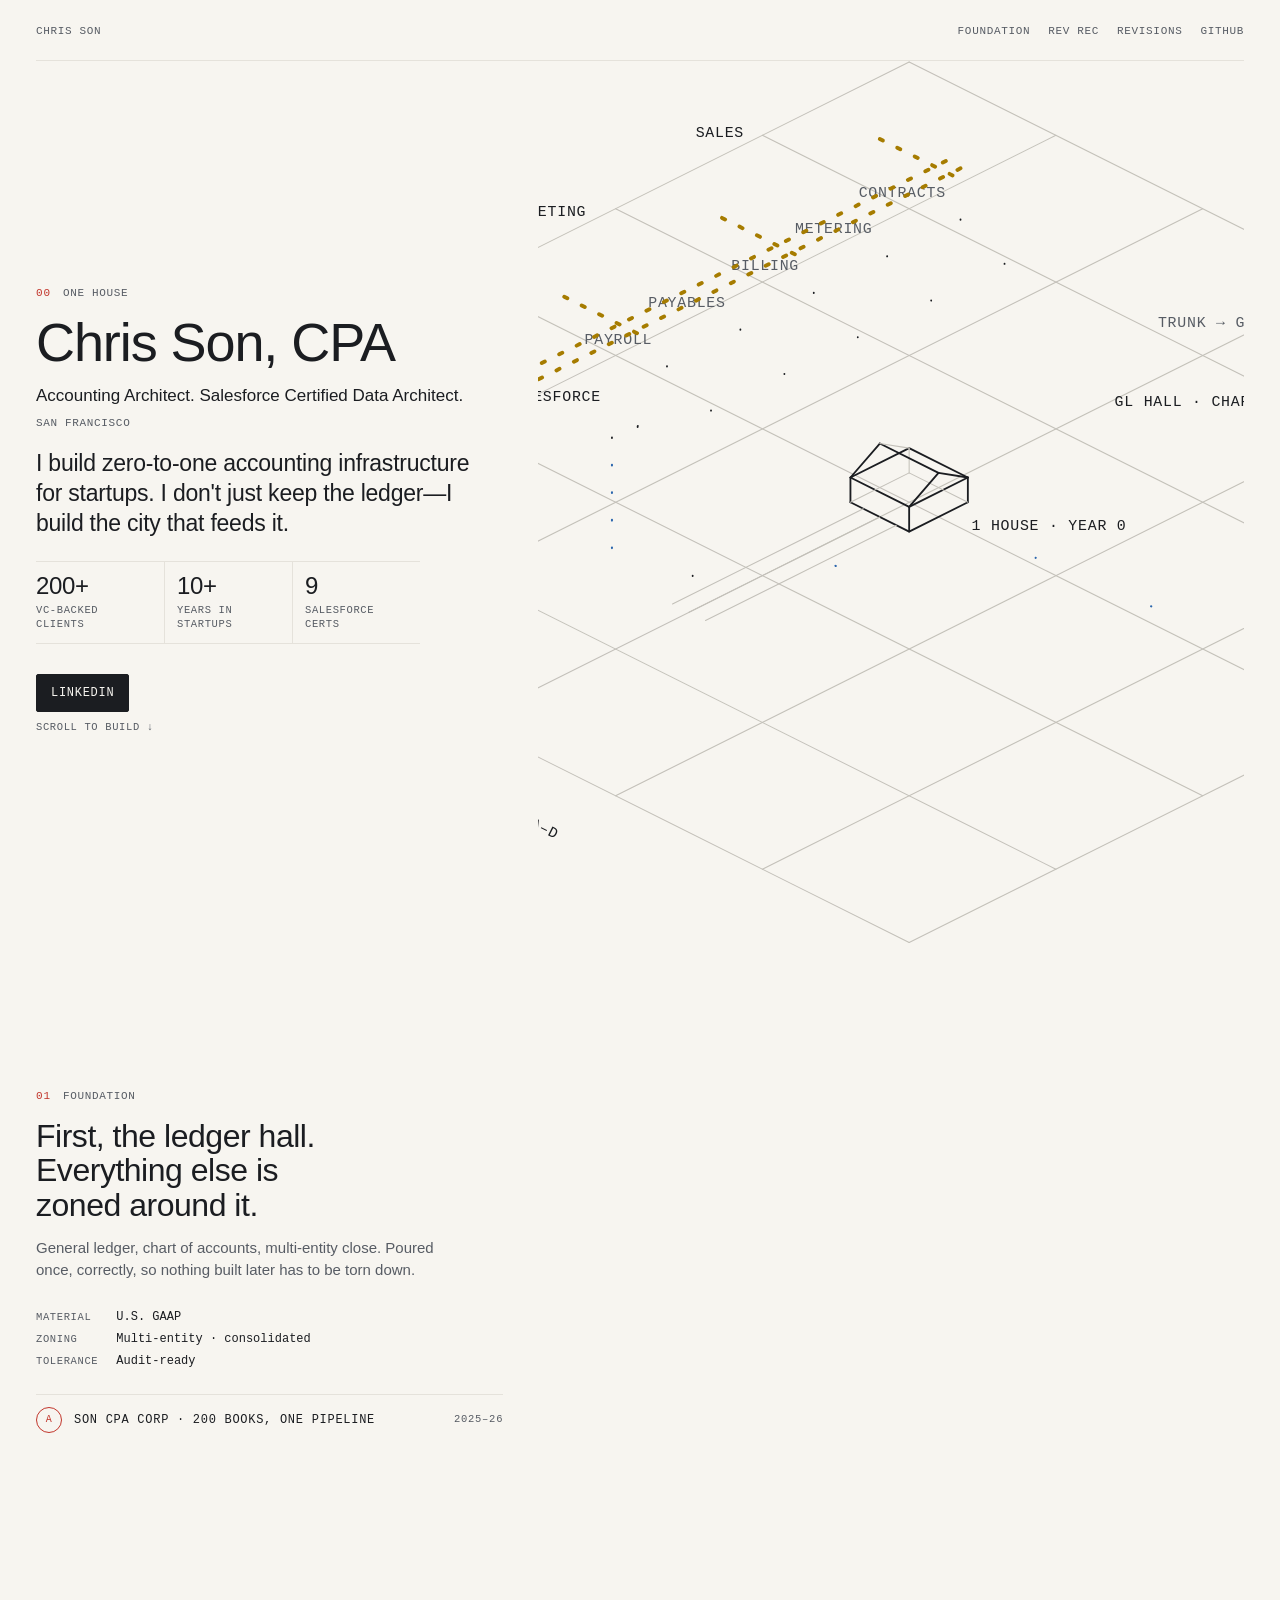
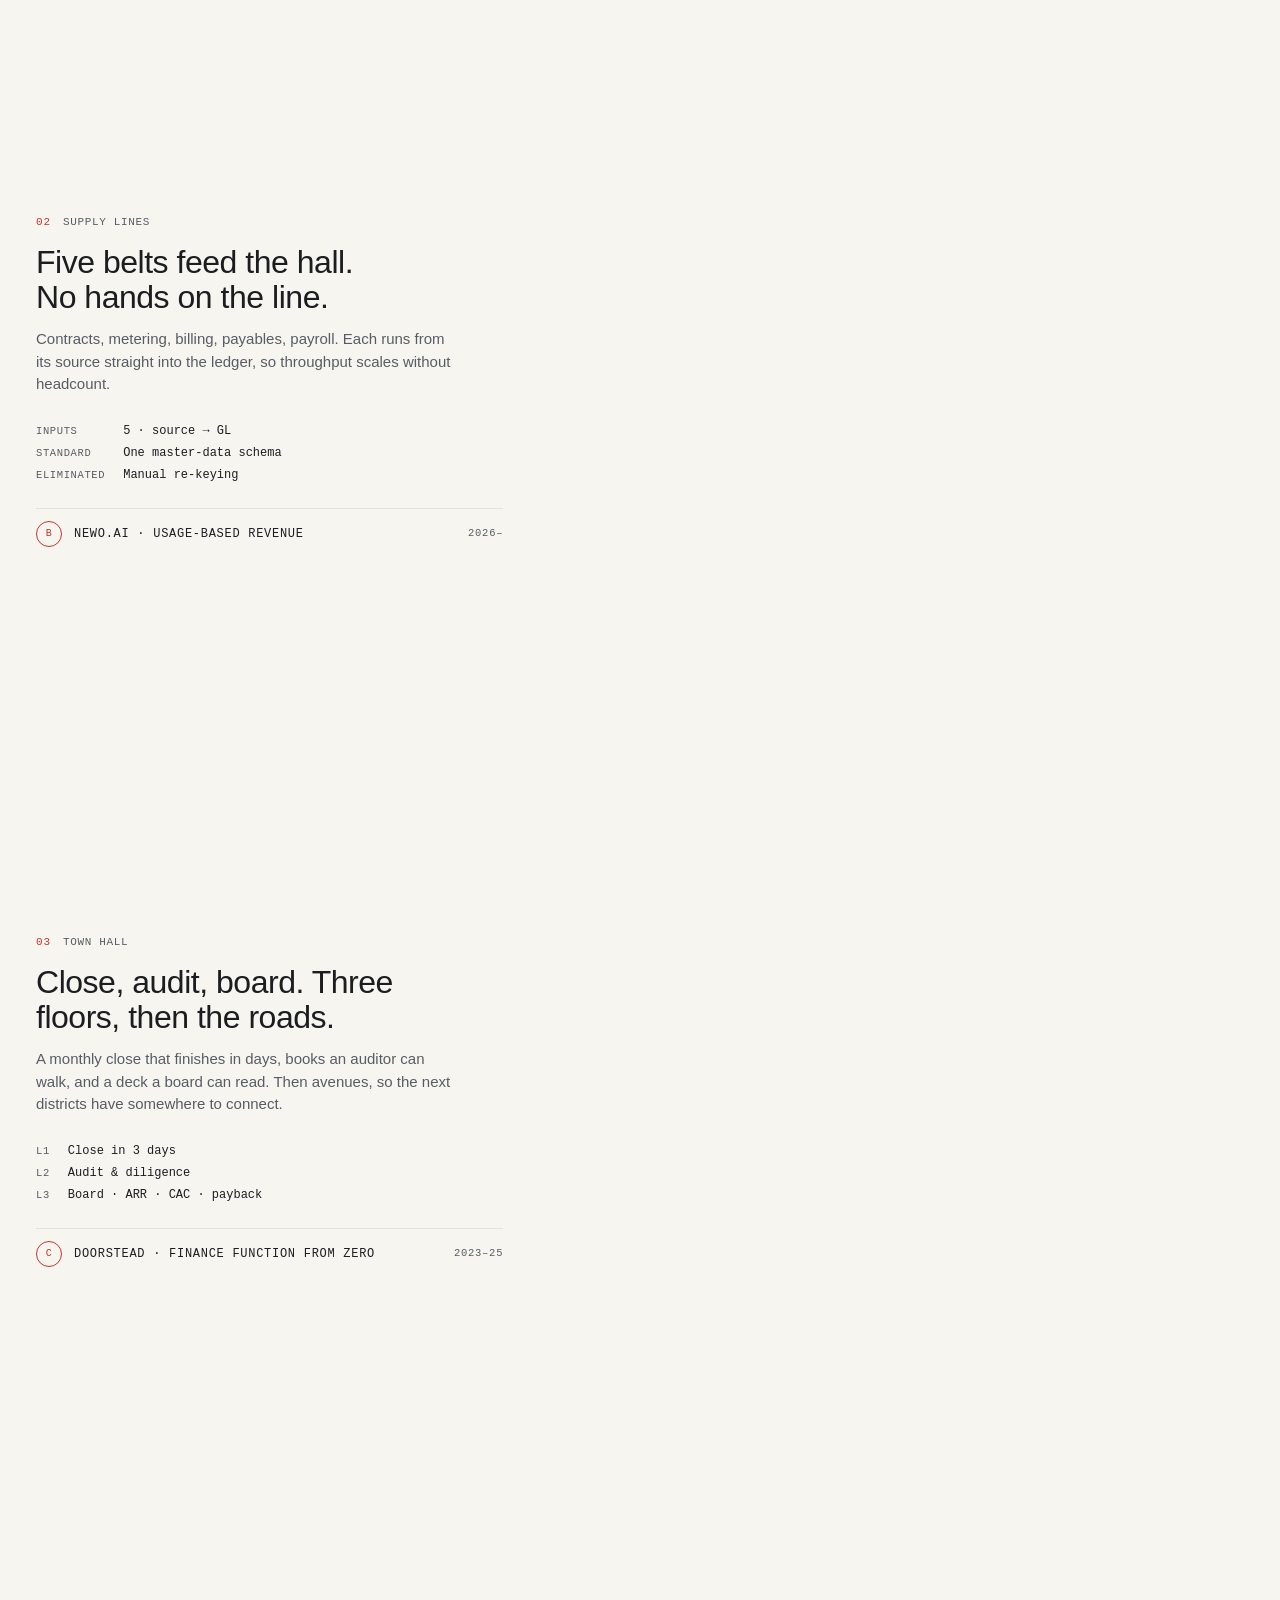
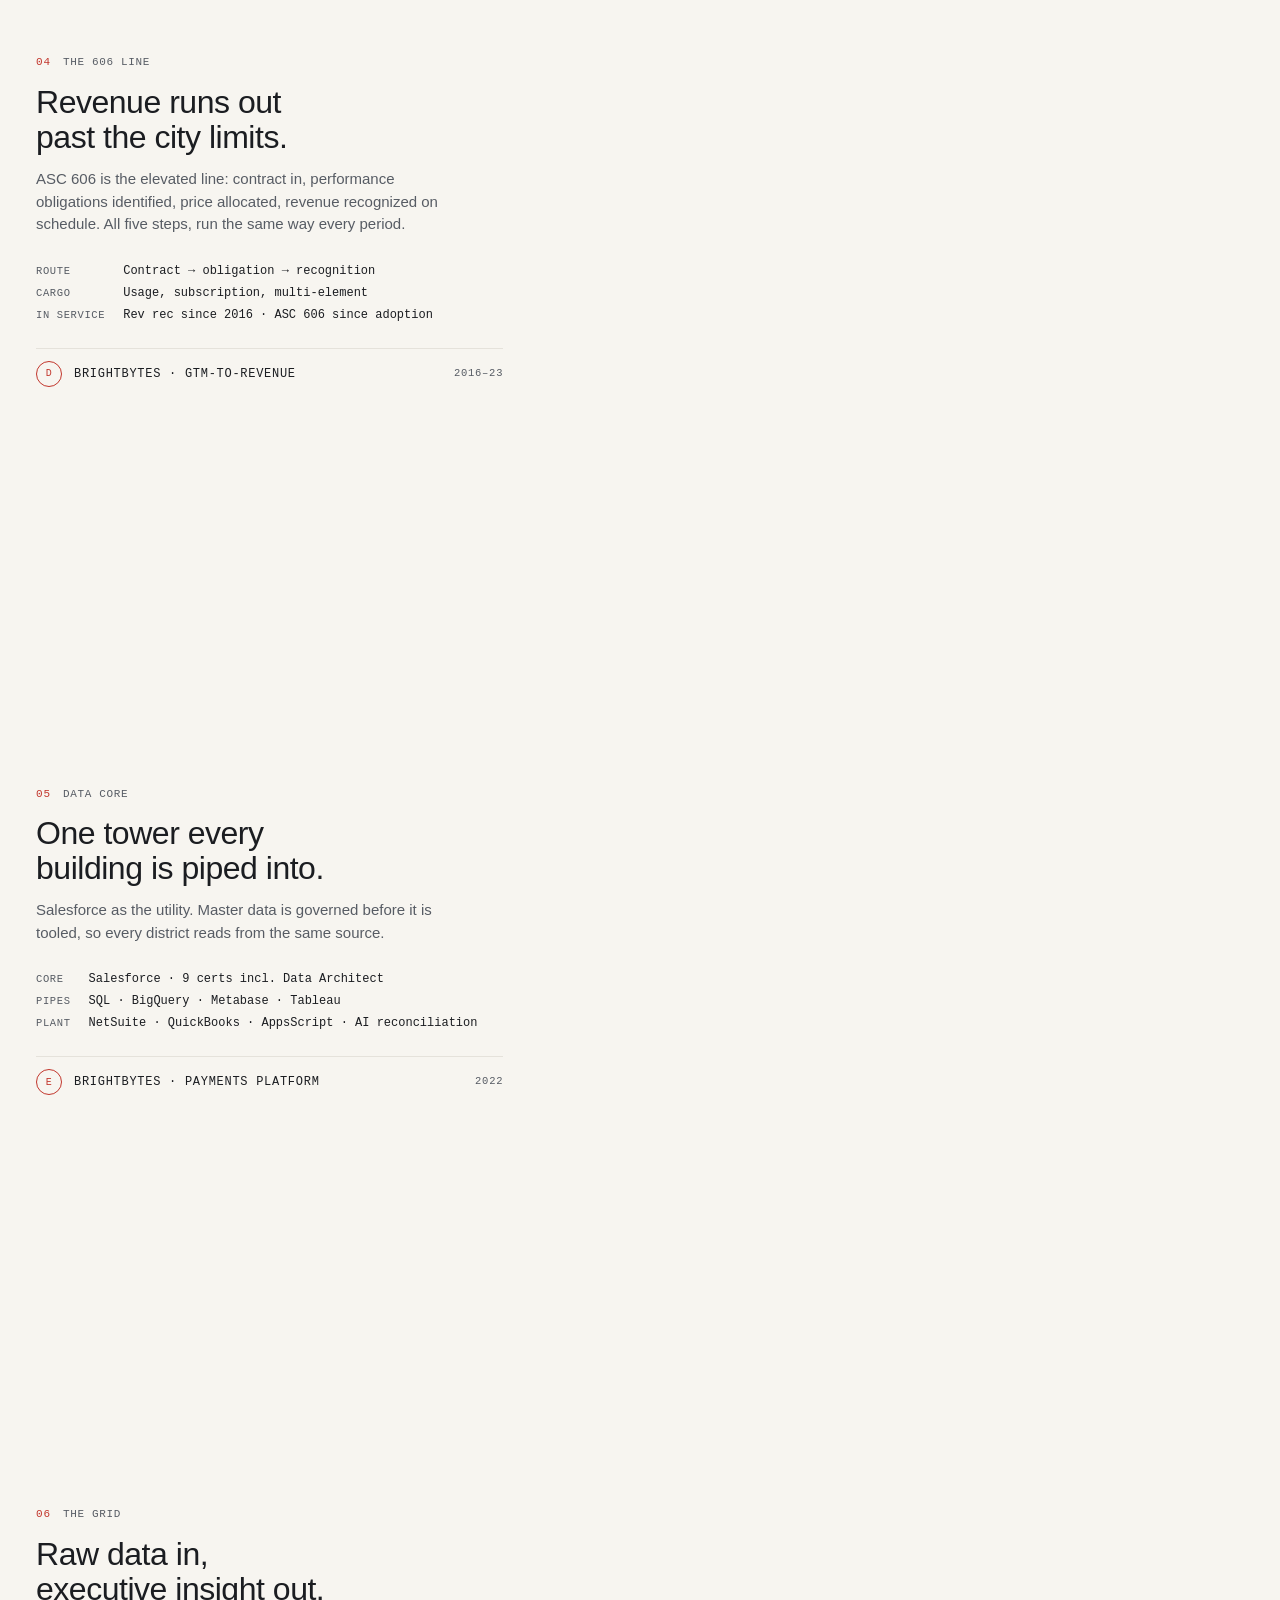
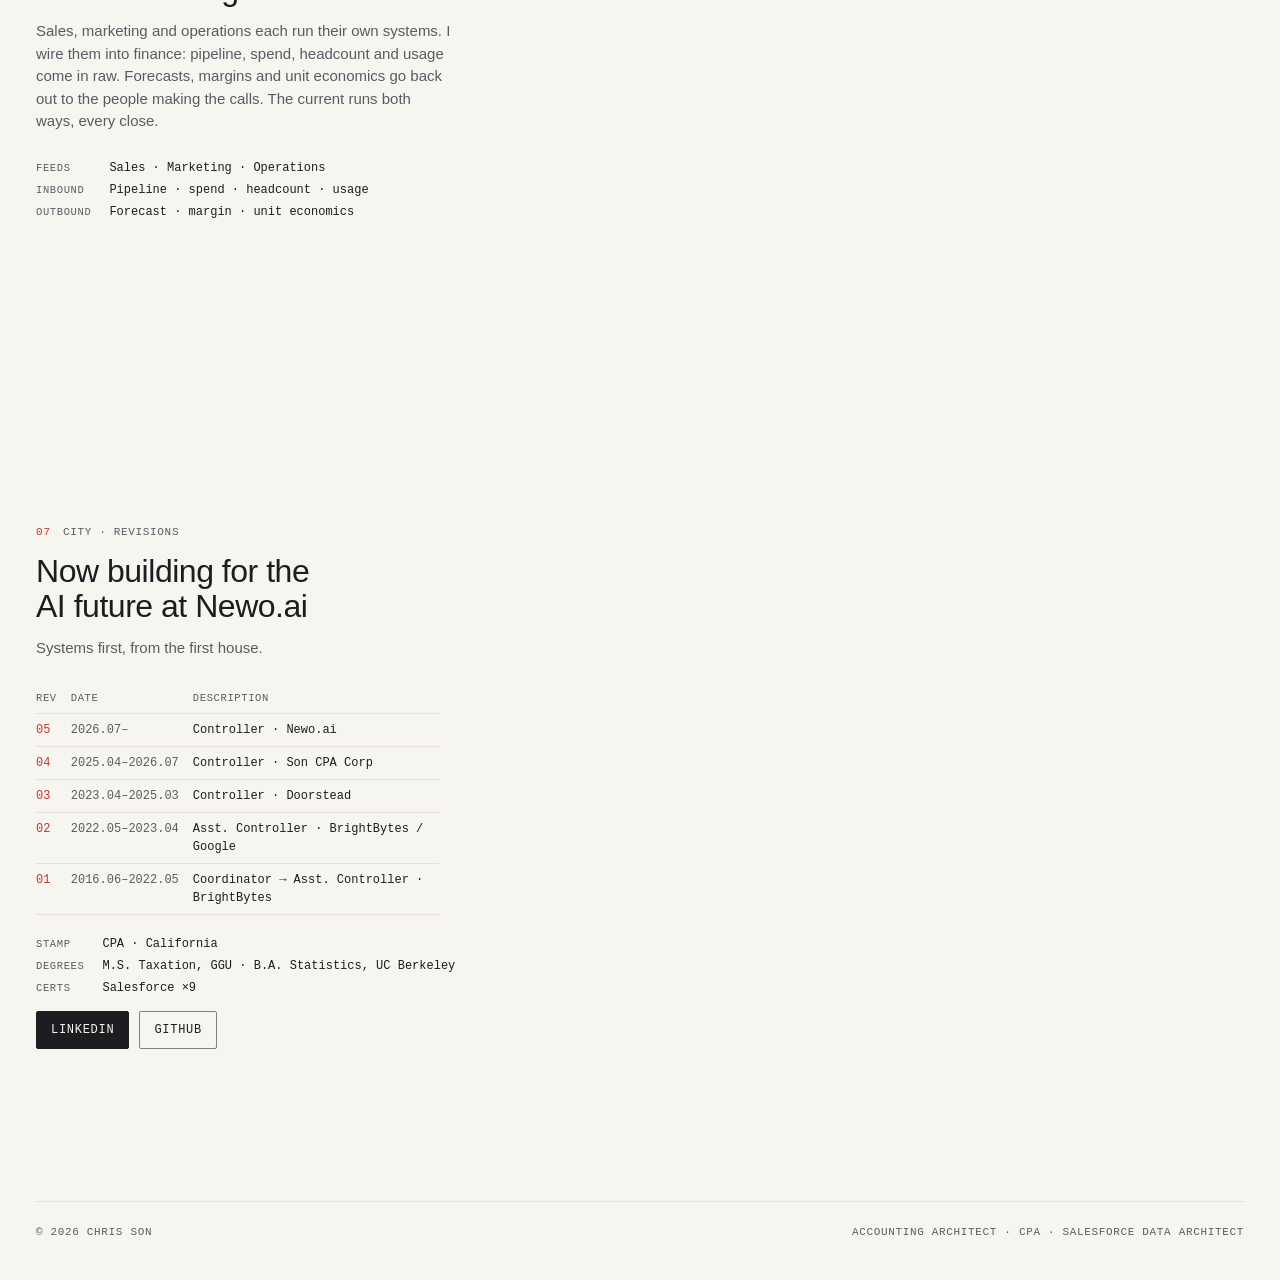
==== index.html @ eef11a95 "Rem type scale, 2px focus rings, Son CPA Corp copy, remove /v1/ and the stale résumé - Every font-si" ====
<!doctype html>
<html lang="en">
<head>
<meta charset="utf-8">
<meta name="viewport" content="width=device-width,initial-scale=1,viewport-fit=cover">
<meta name="color-scheme" content="light dark">
<meta name="theme-color" content="#f7f5f0" media="(prefers-color-scheme:light)">
<meta name="theme-color" content="#13171c" media="(prefers-color-scheme:dark)">
<title>Chris Son, CPA · Accounting Architect</title>
<meta name="description" content="Chris Son, CPA and Salesforce Data Architect. I build the finance systems that take a company from one house to a city.">
<meta property="og:title" content="Chris Son, CPA · Accounting Architect">
<meta property="og:description" content="CPA and Salesforce Data Architect. Finance designed as one system, from contract to close.">
<meta property="og:image" content="https://chrissoncpa.github.io/og-card.png">
<meta property="og:image:width" content="1200">
<meta property="og:image:height" content="630">
<meta property="og:image:alt" content="Chris Son, Accounting Architect: an isometric line drawing of a city built around a general ledger">
<meta name="twitter:card" content="summary_large_image">
<meta property="og:type" content="website">
<meta property="og:url" content="https://chrissoncpa.github.io/">
<meta property="og:site_name" content="Chris Son">
<meta name="author" content="Chris Son">
<link rel="canonical" href="https://chrissoncpa.github.io/">
<script type="application/ld+json">
{
  "@context": "https://schema.org",
  "@type": "Person",
  "name": "Chris Son",
  "url": "https://chrissoncpa.github.io/",
  "jobTitle": "Controller & Accounting Architect",
  "description": "CPA and accounting systems architect who builds zero-to-one finance infrastructure at high-growth startups.",
  "alumniOf": [
    { "@type": "CollegeOrUniversity", "name": "Golden Gate University" },
    { "@type": "CollegeOrUniversity", "name": "University of California, Berkeley" }
  ],
  "worksFor": { "@type": "Organization", "name": "Newo.ai" },
  "hasCredential": {
    "@type": "EducationalOccupationalCredential",
    "credentialCategory": "Certified Public Accountant (CPA)",
    "recognizedBy": { "@type": "Organization", "name": "California Board of Accountancy" }
  },
  "address": { "@type": "PostalAddress", "addressLocality": "San Francisco", "addressRegion": "CA", "addressCountry": "US" },
  "knowsAbout": ["ASC 606 revenue recognition", "Technical accounting", "Financial reporting", "Salesforce data architecture", "Quote-to-cash automation", "SaaS finance operations"],
  "sameAs": ["https://www.linkedin.com/in/chs1", "https://github.com/chrissoncpa"]
}
</script>
<link rel="icon" type="image/png" sizes="180x180" href="icon-180.png">
<link rel="apple-touch-icon" href="icon-180.png">
<link rel="icon" sizes="any" href="data:image/svg+xml,%3Csvg xmlns='http://www.w3.org/2000/svg' viewBox='0 0 32 32'%3E%3Cpath d='M16 4 28 10v12L16 28 4 22V10z' fill='none' stroke='%231b1d21' stroke-width='2'/%3E%3Cpath d='M16 4v24M4 10l12 6 12-6' fill='none' stroke='%231b1d21' stroke-width='1.2'/%3E%3C/svg%3E">
<style>
:root{
  --paper:#f7f5f0;--ink:#1b1d21;--ink2:#575c64;--line:#7d828a;--faint:#e5e2db;--dash:#c3c0b9;
  --accent:#c2362c;--accent2:#2b66ad;--accent3:#a67c00;
  --mono:ui-monospace,"SF Mono",Menlo,Consolas,"Liberation Mono",monospace;
  --sans:"Helvetica Neue",Helvetica,Arial,system-ui,sans-serif;
}
@media (prefers-color-scheme:dark){:root:not([data-theme="light"]){
  --paper:#13171c;--ink:#e9e7e2;--ink2:#aab0b8;--line:#737981;--faint:#272c33;--dash:#3c424a;--accent:#e8604f;--accent2:#7fb0ea;--accent3:#f2c14e;}}
:root[data-theme="dark"]{
  --paper:#13171c;--ink:#e9e7e2;--ink2:#aab0b8;--line:#737981;--faint:#272c33;--dash:#3c424a;--accent:#e8604f;--accent2:#7fb0ea;--accent3:#f2c14e;}
*{box-sizing:border-box}
html{scroll-behavior:smooth}
body{margin:0;background:var(--paper);color:var(--ink);font:0.9375rem/1.5 var(--sans);
  -webkit-font-smoothing:antialiased}
a{color:inherit}
.wrap{max-width:1240px;margin:0 auto;padding-inline:16px}
.mono{font-family:var(--mono);font-size:0.6875rem;letter-spacing:.06em;text-transform:uppercase;color:var(--ink2)}

header{display:flex;justify-content:space-between;align-items:baseline;padding-block:18px;border-bottom:1px solid var(--faint)}
header nav{display:flex;gap:18px;flex-wrap:wrap}
header nav a{text-decoration:none;border-bottom:2px solid transparent}
header nav a:hover,header nav a:focus-visible{border-color:var(--accent);outline:none}

.sheet{display:grid;grid-template-columns:minmax(0,.8fr) minmax(0,1.2fr);gap:32px;align-items:start}
.fig{position:sticky;top:env(safe-area-inset-top,0px);height:100svh;display:flex;align-items:center;overflow:hidden;contain:layout paint}
.fig svg{width:100%;height:auto;max-height:94svh;display:block;overflow:visible}
/* the camera zooms this HTML wrapper, not the <svg>: a transform on the svg element re-runs layout every frame */
.cam{transform-origin:0 0;transition:transform 1.2s cubic-bezier(.35,0,.15,1)}
.copy{padding-block:6vh}
section.st{min-height:80svh;display:flex;flex-direction:column;justify-content:center;padding-block:32px}
section.st:first-child{min-height:88svh}
.eyebrow{display:flex;gap:12px;align-items:baseline;margin-bottom:14px}
.eyebrow b{font-family:var(--mono);font-weight:500;color:var(--accent);font-size:0.6875rem;letter-spacing:.08em}
h1{font-size:clamp(2.125rem,4.6vw,3.375rem);line-height:1;letter-spacing:-.02em;font-weight:500;margin:0 0 14px;text-wrap:balance}
h2{font-size:clamp(1.5rem,2.6vw,2rem);line-height:1.08;letter-spacing:-.015em;font-weight:500;margin:0 0 14px;text-wrap:balance;max-width:22ch}
p{max-width:50ch;margin:0 0 10px;color:var(--ink2)}
p.lead{color:var(--ink);font-size:1.0625rem;margin-bottom:6px}
/* keeps the credential name on one line when it can; still wraps inside if the screen is narrower than it */
.unit{display:inline-block}
p.loc{margin:0}
.thesis{font-size:clamp(1.1875rem,2vw,1.4375rem);line-height:1.3;letter-spacing:-.01em;color:var(--ink);max-width:36ch;margin:18px 0 22px;text-wrap:pretty}
/* proof strip: figures on top (dt comes first in the markup, so reverse the column) */
.proof{display:grid;grid-template-columns:repeat(3,minmax(0,1fr));max-width:24rem;margin:0 0 22px;border-block:1px solid var(--faint)}
.proof div{display:flex;flex-direction:column-reverse;justify-content:flex-end;gap:6px;padding:12px 12px 12px 0}
.proof div+div{border-left:1px solid var(--faint);padding-left:12px}
.proof dd{margin:0;font-size:1.5rem;line-height:1;letter-spacing:-.015em;color:var(--ink);font-variant-numeric:tabular-nums;white-space:nowrap}
.proof dt{font-family:var(--mono);font-size:0.6562rem;line-height:1.3;letter-spacing:.06em;text-transform:uppercase;color:var(--ink2)}
.cta{display:flex;gap:10px;flex-wrap:wrap;margin-top:8px}
.cta a{font-family:var(--mono);font-size:0.75rem;letter-spacing:.06em;text-transform:uppercase;text-decoration:none;padding:9px 14px;border:1px solid var(--line);border-radius:2px}
.cta a.p{background:var(--ink);border-color:var(--ink);color:var(--paper)}
.cta a:hover,.cta a:focus-visible{border-color:var(--accent);outline:none}

.spec{display:grid;grid-template-columns:max-content 1fr;gap:4px 18px;margin:16px 0 6px;font-family:var(--mono);font-size:0.75rem;font-variant-numeric:tabular-nums}
.spec dt{color:var(--ink2);text-transform:uppercase;letter-spacing:.06em;font-size:0.6562rem;padding-top:2px}
.spec dd{margin:0;color:var(--ink)}

details{margin-top:18px;border-top:1px solid var(--faint);max-width:56ch}
summary{cursor:pointer;list-style:none;display:flex;align-items:center;gap:12px;padding:12px 0;font-family:var(--mono);font-size:0.75rem;letter-spacing:.06em;text-transform:uppercase}
summary::-webkit-details-marker{display:none}
summary .d{width:26px;height:26px;border:1px solid var(--accent);border-radius:50%;display:grid;place-items:center;color:var(--accent);font-size:0.625rem;flex:none}
summary .t{color:var(--ink)}
summary .r{margin-left:auto;color:var(--ink2);font-size:0.6562rem}
summary:focus-visible{outline:2px solid var(--accent);outline-offset:4px}
details[open] summary .d{background:var(--accent);color:var(--paper)}
details .body{padding:0 0 16px 38px;color:var(--ink2);font-size:0.875rem}
details .body p{margin:0 0 8px}

table{border-collapse:collapse;font-family:var(--mono);font-size:0.75rem;font-variant-numeric:tabular-nums;margin:14px 0 4px;width:100%;max-width:56ch}
td,th{text-align:left;padding:7px 14px 7px 0;border-bottom:1px solid var(--faint);vertical-align:top}
th{font-weight:500;font-size:0.6562rem;letter-spacing:.06em;text-transform:uppercase;color:var(--ink2)}
td:first-child{color:var(--accent)}
td:nth-child(2){white-space:nowrap;color:var(--ink2)}
footer{border-top:1px solid var(--faint);padding-block:22px 40px;display:flex;justify-content:space-between;gap:16px;flex-wrap:wrap}
.hint{font-family:var(--mono);font-size:0.6562rem;letter-spacing:.06em;text-transform:uppercase;color:var(--ink2);margin-top:8px}

/* drawing */
svg{font-family:var(--mono)}
svg .k{stroke:var(--ink);stroke-width:.8}
svg .l{stroke:var(--line);stroke-width:.6}
svg .f{stroke:var(--dash);stroke-width:.45}
svg .a{stroke:var(--accent);stroke-width:.9}
svg .b{stroke:var(--accent2);stroke-width:.9}
svg .y{stroke:var(--accent3);stroke-width:.9}
svg .ds{stroke-dasharray:2 2}
/* --fs is set per camera stop so labels land at ~9 screen px; .nolab when that would crowd the drawing */
svg text{fill:var(--ink2);font-size:calc(var(--fs,6.5)*1px);letter-spacing:.05em}
svg.nolab text{visibility:hidden}
svg text.lab{fill:var(--ink)}
svg text.acc{fill:var(--accent)}
svg text.dat{fill:var(--accent2)}
svg line,svg path{fill:none;stroke-linecap:round;stroke-linejoin:round}
/* only the stage in view carries labels; earlier ones would crowd the wider shots */
svg g.s:not(.cur) text{visibility:hidden}
@keyframes draw{from{stroke-dashoffset:1}to{stroke-dashoffset:0}}
@keyframes fade{from{opacity:0}to{opacity:1}}
svg g.s .p{stroke-dasharray:1;stroke-dashoffset:0}
/* hidden, not just dash-offset: round caps otherwise leave a dot at every undrawn line end */
.js svg g.s:not(.on) .p{stroke-dashoffset:1;visibility:hidden}
.js svg g.s:not(.on) text{opacity:0}
.js svg g.s.on:not(.init) .p{animation:draw .8s cubic-bezier(.4,0,.2,1) both;animation-delay:calc(min(var(--i,0),60)*18ms)}
.js svg g.s.on:not(.init) text{animation:fade .5s ease .7s both}
/* alternating current: pulses slosh toward finance and back; only runs while the grid stage is in view */
@keyframes ac{from{stroke-dashoffset:0}to{stroke-dashoffset:-17}}
svg .ac{stroke:var(--accent3);stroke-width:1.7;stroke-dasharray:1.5 7;opacity:0;transition:opacity .4s;
  animation:ac 1.3s ease-in-out infinite alternate;animation-play-state:paused}
svg g.s.cur .ac{opacity:1;transition-delay:.9s;animation-play-state:running}
svg g.m{cursor:crosshair}
svg g.m:hover .k,svg g.m:hover .l{stroke:var(--accent)}
/* title block: HTML in screen space so it stays legible whatever the drawing's scale */
.dw{position:relative;width:100%}
.tb{position:absolute;right:2.5%;bottom:2.5%;border:1px solid var(--ink);background:var(--paper);
  font-family:var(--mono);font-size:0.625rem;line-height:1.35;letter-spacing:.06em;text-transform:uppercase;color:var(--ink2);
  opacity:0;visibility:hidden;transition:opacity .3s,visibility 0s .3s}
.tb.on{opacity:1;visibility:visible;transition:opacity .5s ease .7s}
.tb>div{display:grid;grid-template-columns:1fr auto;border-top:1px solid var(--line)}
.tb>div:first-child{border-top:0;color:var(--ink)}
.tb span{padding:4px 8px}
.tb span+span{border-left:1px solid var(--line)}
@media (prefers-reduced-motion:reduce){
  html{scroll-behavior:auto}
  svg g.s .p,svg g.s text,svg .ac{animation:none!important}.cam,.tb{transition:none!important}
}
@media print{
  /* the drawing is a sticky viewport-height column: on paper it is just blank space */
  .fig,.hint,header nav{display:none}
  .sheet{display:block}
  .copy{padding:0}
  section.st,section.st:first-child{min-height:0;padding-block:14px;break-inside:avoid}
  /* print the case studies open, not just their headings */
  details::details-content{content-visibility:visible;block-size:auto}
  details .body{display:block}
  .cta a,.cta a.p{border:0;padding:0;background:none;color:inherit}
  .cta a[href^="http"]::after{content:" " attr(href);letter-spacing:0}
}
@media (max-width:860px){
  header{flex-direction:column;align-items:flex-start;gap:8px}
  header nav{gap:14px}
  /* hero first so name + links are on the first screen; the drawing sticks once it arrives */
  .copy{display:contents}
  #s0{order:-2}
  .tb{display:none}
  .sheet{grid-template-columns:1fr;gap:0}
  .fig{order:-1;height:44svh;z-index:1;background:var(--paper);border-bottom:1px solid var(--faint)}
  .fig svg{max-height:42svh}
  section.st{min-height:0;padding-block:40px;scroll-margin-top:44svh}
  section.st:first-child{min-height:0}
  h1{font-size:2.125rem}
}
</style>
</head>
<body>

<div class="wrap">
<header>
  <div><span class="mono">Chris Son</span></div>
  <nav class="mono">
    <a href="#s1">Foundation</a><a href="#s4">Rev Rec</a><a href="#s7">Revisions</a><a href="https://github.com/chrissoncpa">GitHub</a>
  </nav>
</header>

<main class="sheet">
<div class="copy">

<section class="st" id="s0" data-st="0">
  <div class="eyebrow"><b>00</b><span class="mono">One house</span></div>
  <h1>Chris Son, CPA</h1>
  <p class="lead">Accounting Architect. <span class="unit">Salesforce Certified Data Architect.</span></p>
  <p class="mono loc">San Francisco</p>
  <p class="thesis">I build zero-to-one accounting infrastructure for startups. I don't just keep the ledger—I build the city that feeds it.</p>
  <dl class="proof">
    <div><dt>VC-backed clients</dt><dd>200+</dd></div>
    <div><dt>Years in startups</dt><dd>10+</dd></div>
    <div><dt>Salesforce certs</dt><dd>9</dd></div>
  </dl>
  <div class="cta">
    <a class="p" href="https://www.linkedin.com/in/chs1/">LinkedIn</a>
  </div>
  <div class="hint">Scroll to build ↓</div>
</section>

<section class="st" id="s1" data-st="1">
  <div class="eyebrow"><b>01</b><span class="mono">Foundation</span></div>
  <h2>First, the ledger hall. Everything else is zoned around it.</h2>
  <p>General ledger, chart of accounts, multi-entity close. Poured once, correctly, so nothing built later has to be torn down.</p>
  <dl class="spec"><dt>Material</dt><dd>U.S. GAAP</dd><dt>Zoning</dt><dd>Multi-entity · consolidated</dd><dt>Tolerance</dt><dd>Audit-ready</dd></dl>
  <details><summary><span class="d" aria-hidden="true">A</span><span class="t">Son CPA Corp · 200 books, one pipeline</span><span class="r">2025–26</span></summary>
    <div class="body"><p>Controller. 200+ Bay Area clients.</p><p>Sheets → AppsScript → QuickBooks. Categorization standardized across entity types. One hall, two hundred foundations.</p></div></details>
</section>

<section class="st" id="s2" data-st="2">
  <div class="eyebrow"><b>02</b><span class="mono">Supply lines</span></div>
  <h2>Five belts feed the hall. No hands on the line.</h2>
  <p>Contracts, metering, billing, payables, payroll. Each runs from its source straight into the ledger, so throughput scales without headcount.</p>
  <dl class="spec"><dt>Inputs</dt><dd>5 · source → GL</dd><dt>Standard</dt><dd>One master-data schema</dd><dt>Eliminated</dt><dd>Manual re-keying</dd></dl>
  <details><summary><span class="d" aria-hidden="true">B</span><span class="t">Newo.ai · usage-based revenue</span><span class="r">2026–</span></summary>
    <div class="body"><p>Controller, Series A AI voice platform.</p><p>Contract → meter → invoice → recognition → GL as one continuous belt. ASC 606 designed into the metering, so recognition is settled before close begins.</p></div></details>
</section>

<section class="st" id="s3" data-st="3">
  <div class="eyebrow"><b>03</b><span class="mono">Town hall</span></div>
  <h2>Close, audit, board. Three floors, then the roads.</h2>
  <p>A monthly close that finishes in days, books an auditor can walk, and a deck a board can read. Then avenues, so the next districts have somewhere to connect.</p>
  <dl class="spec"><dt>L1</dt><dd>Close in 3 days</dd><dt>L2</dt><dd>Audit &amp; diligence</dd><dt>L3</dt><dd>Board · ARR · CAC · payback</dd></dl>
  <details><summary><span class="d" aria-hidden="true">C</span><span class="t">Doorstead · finance function from zero</span><span class="r">2023–25</span></summary>
    <div class="body"><p>Controller, proptech. Built the function from nothing; led four accountants.</p><p>Close, forecast, operating plan, capacity model. Every floor drawn before it was poured.</p></div></details>
</section>

<section class="st" id="s4" data-st="4">
  <div class="eyebrow"><b>04</b><span class="mono">The 606 line</span></div>
  <h2>Revenue runs out past the city limits.</h2>
  <p>ASC 606 is the elevated line: contract in, performance obligations identified, price allocated, revenue recognized on schedule. All five steps, run the same way every period.</p>
  <dl class="spec"><dt>Route</dt><dd>Contract → obligation → recognition</dd><dt>Cargo</dt><dd>Usage, subscription, multi-element</dd><dt>In service</dt><dd>Rev rec since 2016 · ASC 606 since adoption</dd></dl>
  <details><summary><span class="d" aria-hidden="true">D</span><span class="t">BrightBytes · GTM-to-revenue</span><span class="r">2016–23</span></summary>
    <div class="body"><p>Salesforce Architect &amp; Assistant Controller. Classic → Lightning migration.</p><p>One master-data standard across marketing, sales, contracts and 606. RevOps efficiency 3×. Carried through the Google acquisition.</p></div></details>
</section>

<section class="st" id="s5" data-st="5">
  <div class="eyebrow"><b>05</b><span class="mono">Data core</span></div>
  <h2>One tower every building is piped into.</h2>
  <p>Salesforce as the utility. Master data is governed before it is tooled, so every district reads from the same source.</p>
  <dl class="spec"><dt>Core</dt><dd>Salesforce · 9 certs incl. Data Architect</dd><dt>Pipes</dt><dd>SQL · BigQuery · Metabase · Tableau</dd><dt>Plant</dt><dd>NetSuite · QuickBooks · AppsScript · AI reconciliation</dd></dl>
  <details><summary><span class="d" aria-hidden="true">E</span><span class="t">BrightBytes · payments platform</span><span class="r">2022</span></summary>
    <div class="body"><p>Finance Lead. Modern Treasury + Stripe.</p><p>Automated collections, multi-party disbursements, bank reconciliation. Money moves through the core like everything else.</p></div></details>
</section>

<section class="st" id="s6" data-st="6">
  <div class="eyebrow"><b>06</b><span class="mono">The grid</span></div>
  <h2>Raw data in, executive insight out.</h2>
  <p>Sales, marketing and operations each run their own systems. I wire them into finance: pipeline, spend, headcount and usage come in raw. Forecasts, margins and unit economics go back out to the people making the calls. The current runs both ways, every close.</p>
  <dl class="spec"><dt>Feeds</dt><dd>Sales · Marketing · Operations</dd><dt>Inbound</dt><dd>Pipeline · spend · headcount · usage</dd><dt>Outbound</dt><dd>Forecast · margin · unit economics</dd></dl>
</section>

<section class="st" id="s7" data-st="7">
  <div class="eyebrow"><b>07</b><span class="mono">City · revisions</span></div>
  <h2>Now building for the AI future at Newo.ai</h2>
  <p>Systems first, from the first house.</p>
  <table>
    <thead><tr><th>Rev</th><th>Date</th><th>Description</th></tr></thead>
    <tbody>
      <tr><td>05</td><td>2026.07–</td><td>Controller · Newo.ai</td></tr>
      <tr><td>04</td><td>2025.04–2026.07</td><td>Controller · Son CPA Corp</td></tr>
      <tr><td>03</td><td>2023.04–2025.03</td><td>Controller · Doorstead</td></tr>
      <tr><td>02</td><td>2022.05–2023.04</td><td>Asst. Controller · BrightBytes / Google</td></tr>
      <tr><td>01</td><td>2016.06–2022.05</td><td>Coordinator → Asst. Controller · BrightBytes</td></tr>
    </tbody>
  </table>
  <dl class="spec"><dt>Stamp</dt><dd>CPA · California</dd><dt>Degrees</dt><dd>M.S. Taxation, GGU · B.A. Statistics, UC Berkeley</dd><dt>Certs</dt><dd>Salesforce ×9</dd></dl>
  <div class="cta">
    <a class="p" href="https://www.linkedin.com/in/chs1/">LinkedIn</a>
    <a href="https://github.com/chrissoncpa">GitHub</a>
  </div>
</section>

</div>

<div class="fig" aria-hidden="true">
<div class="dw">
<div class="cam" id="cam"><svg id="dwg" viewBox="0 0 800 620" role="img" aria-label="Isometric wireframe city that grows from one house as you scroll"></svg></div>
<div class="tb" id="tb">
  <div><span>Chris Son · Accounting architect</span></div>
  <div><span>Finance as a system<br>Contract to close</span><span>CPA<br>SFDC ×9</span></div>
  <div><span>Sheet A-1 · Rev 05 · 2026</span><span>SF, CA</span></div>
</div>
</div>
</div>
</main>

<footer class="mono">
  <span>© 2026 Chris Son</span>
  <span>Accounting architect · CPA · Salesforce Data Architect</span>
</footer>
</div>

<script>
(function(){
var d=document.documentElement;d.classList.add('js');
/* ---------- isometric generator ---------- */
var TW=16,TH=8,ZH=12,OX=400,OY=110;
function P(x,y,z){return [OX+(x-y)*TW,OY+(x+y)*TH-(z||0)*ZH];}
var stages=[],cnt=0,cur=0;
function S(n){cur=n;cnt=0;if(!stages[n])stages[n]='';}
function seg(a,b,c){var p=P(a[0],a[1],a[2]),q=P(b[0],b[1],b[2]);
  stages[cur]+='<line class="p '+c+'" x1="'+p[0].toFixed(1)+'" y1="'+p[1].toFixed(1)+'" x2="'+q[0].toFixed(1)+'" y2="'+q[1].toFixed(1)+'" pathLength="1" style="--i:'+(cnt++)+'"/>';}
function path(dstr,c){stages[cur]+='<path class="p '+c+'" d="'+dstr+'" pathLength="1" style="--i:'+(cnt++)+'"/>';}
function poly(pts,c,close){var s='';for(var i=0;i<pts.length;i++){var p=P(pts[i][0],pts[i][1],pts[i][2]);s+=(i?'L':'M')+p[0].toFixed(1)+' '+p[1].toFixed(1);}path(s+(close?'Z':''),c);}
function txt(x,y,z,t,c,anchor,rot){var p=P(x,y,z),x1=p[0].toFixed(1),y1=p[1].toFixed(1);stages[cur]+='<text class="'+(c||'')+'" x="'+x1+'" y="'+y1+'"'+(anchor?' text-anchor="'+anchor+'"':'')+(rot?' transform="rotate('+rot+' '+x1+' '+y1+')"':'')+'>'+t+'</text>';}
/* box with hidden edges faint */
function box(x,y,w,dp,h,c,hid){c=c||'k';hid=hid===undefined?'f':hid;
  poly([[x,y,h],[x+w,y,h],[x+w,y+dp,h],[x,y+dp,h]],c,true);
  seg([x+w,y,0],[x+w,y,h],c);seg([x+w,y+dp,0],[x+w,y+dp,h],c);seg([x,y+dp,0],[x,y+dp,h],c);
  poly([[x+w,y,0],[x+w,y+dp,0],[x,y+dp,0]],c);
  if(hid){seg([x,y,0],[x,y,h],hid);poly([[x+w,y,0],[x,y,0],[x,y+dp,0]],hid);}}
function floors(x,y,w,dp,zs,c){for(var i=0;i<zs.length;i++)poly([[x+w,y,zs[i]],[x+w,y+dp,zs[i]],[x,y+dp,zs[i]]],c||'l');}
function ell(x,y,z,r,c,half){var p=P(x,y,z),rx=r*TW,ry=r*TH;
  path(half?('M'+(p[0]-rx).toFixed(1)+' '+p[1].toFixed(1)+'A'+rx+' '+ry+' 0 0 0 '+(p[0]+rx).toFixed(1)+' '+p[1].toFixed(1))
   :('M'+(p[0]-rx).toFixed(1)+' '+p[1].toFixed(1)+'A'+rx+' '+ry+' 0 1 0 '+(p[0]+rx).toFixed(1)+' '+p[1].toFixed(1)+'A'+rx+' '+ry+' 0 1 0 '+(p[0]-rx).toFixed(1)+' '+p[1].toFixed(1)),c);}
function cyl(x,y,r,h,c){c=c||'k';ell(x,y,h,r,c);ell(x,y,0,r,c,true);
  var p=P(x,y,0);var rx=r*TW;
  stages[cur]+='<line class="p '+c+'" x1="'+(p[0]-rx).toFixed(1)+'" y1="'+(p[1]).toFixed(1)+'" x2="'+(p[0]-rx).toFixed(1)+'" y2="'+(p[1]-h*ZH).toFixed(1)+'" pathLength="1" style="--i:'+(cnt++)+'"/>';
  stages[cur]+='<line class="p '+c+'" x1="'+(p[0]+rx).toFixed(1)+'" y1="'+(p[1]).toFixed(1)+'" x2="'+(p[0]+rx).toFixed(1)+'" y2="'+(p[1]-h*ZH).toFixed(1)+'" pathLength="1" style="--i:'+(cnt++)+'"/>';}
/* conveyor belt: two rails + chevrons */
function belt(a,b,z,c){c=c||'l';var dx=b[0]-a[0],dy=b[1]-a[1],L=Math.sqrt(dx*dx+dy*dy),ux=dx/L,uy=dy/L,nx=-uy*.22,ny=ux*.22;
  seg([a[0]+nx,a[1]+ny,z],[b[0]+nx,b[1]+ny,z],c);seg([a[0]-nx,a[1]-ny,z],[b[0]-nx,b[1]-ny,z],c);
  for(var t=.6;t<L-.3;t+=.8){var cx=a[0]+ux*t,cy=a[1]+uy*t;
    poly([[cx-ux*.25+nx*.8,cy-uy*.25+ny*.8,z],[cx,cy,z],[cx-ux*.25-nx*.8,cy-uy*.25-ny*.8,z]],'f');}}
function road(a,b,c){var dx=b[0]-a[0],dy=b[1]-a[1],L=Math.sqrt(dx*dx+dy*dy),nx=-dy/L*.45,ny=dx/L*.45;
  seg([a[0]+nx,a[1]+ny,0],[b[0]+nx,b[1]+ny,0],c||'l');seg([a[0]-nx,a[1]-ny,0],[b[0]-nx,b[1]-ny,0],c||'l');
  seg([a[0],a[1],0],[b[0],b[1],0],'f ds');}
function house(x,y,w,dp,h,c){c=c||'k';box(x,y,w,dp,h,c);
  var r=h+.7;seg([x,y+dp/2,r],[x+w,y+dp/2,r],c);
  seg([x+w,y,h],[x+w,y+dp/2,r],c);seg([x+w,y+dp,h],[x+w,y+dp/2,r],c);seg([x,y+dp,h],[x,y+dp/2,r],c);seg([x,y,h],[x,y+dp/2,r],'f');}
function pylonLine(a,b,z,c){seg(a.concat(z),b.concat(z),c);seg([a[0],a[1]+.25,z-.15],[b[0],b[1]+.25,z-.15],c);
  var dx=b[0]-a[0],dy=b[1]-a[1],L=Math.sqrt(dx*dx+dy*dy);
  for(var t=0;t<=L;t+=2){var px=a[0]+dx/L*t,py=a[1]+dy/L*t;seg([px,py,0],[px,py,z],'l');seg([px,py+.25,0],[px,py+.25,z-.15],'f');}}

function pt(p){return p[0].toFixed(1)+' '+p[1].toFixed(1);}
function dist(a,b){return Math.sqrt((b[0]-a[0])*(b[0]-a[0])+(b[1]-a[1])*(b[1]-a[1]));}
/* utility pipe: axis-aligned runs with rounded elbows, flange tick where it enters the building */
function pipe(pts,z,c){var d='M'+pt(P(pts[0][0],pts[0][1],z));
  for(var i=1;i<pts.length-1;i++){var a=pts[i-1],b=pts[i],n=pts[i+1],la=dist(a,b),ln=dist(b,n),ra=Math.min(.35,la/2),rn=Math.min(.35,ln/2);
    d+='L'+pt(P(b[0]+(a[0]-b[0])/la*ra,b[1]+(a[1]-b[1])/la*ra,z))+'Q'+pt(P(b[0],b[1],z))+' '+pt(P(b[0]+(n[0]-b[0])/ln*rn,b[1]+(n[1]-b[1])/ln*rn,z));}
  var e=pts[pts.length-1],q=pts[pts.length-2],l=dist(q,e),ux=(e[0]-q[0])/l,uy=(e[1]-q[1])/l;
  path(d+'L'+pt(P(e[0],e[1],z)),c);
  seg([e[0]-uy*.22,e[1]+ux*.22,z],[e[0]+uy*.22,e[1]-ux*.22,z],c);}
/* power line: two conductors on H-frame poles every 2 units, plus an animated current overlay */
function ac(a,b,z){var p=P(a[0],a[1],z),q=P(b[0],b[1],z);
  stages[cur]+='<line class="ac" x1="'+p[0].toFixed(1)+'" y1="'+p[1].toFixed(1)+'" x2="'+q[0].toFixed(1)+'" y2="'+q[1].toFixed(1)+'"/>';}
function grid(a,b,z){var L=dist(a,b),ux=(b[0]-a[0])/L,uy=(b[1]-a[1])/L,nx=-uy*.2,ny=ux*.2;
  seg([a[0]+nx,a[1]+ny,z],[b[0]+nx,b[1]+ny,z],'y');seg([a[0]-nx,a[1]-ny,z],[b[0]-nx,b[1]-ny,z],'y');
  for(var t=0;t<=L+.01;t+=2){var x=a[0]+ux*t,y=a[1]+uy*t;
    seg([x+nx,y+ny,0],[x+nx,y+ny,z+.2],'l');seg([x-nx,y-ny,0],[x-nx,y-ny,z+.2],'l');seg([x+nx*1.6,y+ny*1.6,z],[x-nx*1.6,y-ny*1.6,z],'l');}
  ac([a[0]+nx,a[1]+ny],[b[0]+nx,b[1]+ny],z);ac([a[0]-nx,a[1]-ny],[b[0]-nx,b[1]-ny],z);}

/* ---- Stage 0: ground + one house ---- */
S(0);
for(var g=0;g<=24;g+=4){seg([g,0,0],[g,24,0],'f');seg([0,g,0],[24,g,0],'f');}
house(11.2,11.2,1.6,1.6,.9);
road([12,12.8],[12,18],'f');
txt(13.6,11.9,0,'1 HOUSE · YEAR 0','lab','start');
txt(0,24,0,'DATUM 0.00','','start');

/* ---- Stage 1: ledger hall ---- */
S(1);
poly([[13,8,0],[18,8,0],[18,12,0],[13,12,0]],'a ds',true);
box(13,8,5,4,1.1);
floors(13,8,5,4,[.55],'f');
box(18.4,9,.8,.8,.5,'l');box(18.4,10.2,.8,.8,.5,'l');box(18.4,11.4,.8,.8,.5,'l');
road([12,12.8],[12,18]);road([12,14],[13,14]);
txt(13,7.4,1.1,'GL HALL · CHART OF ACCOUNTS','lab','start');
txt(19.4,9,0,'ENTITIES','','start');

/* ---- Stage 2: silos + belts ---- */
S(2);
var names=['CONTRACTS','METERING','BILLING','PAYABLES','PAYROLL'];
for(var i=0;i<5;i++){var sy=4+i*2;cyl(6.5,sy+.5,.6,1.6);belt([7.3,sy+.5],[11.3,sy+.5],.15);txt(5.6,sy+.6,1.9,names[i],'','end');}
belt([11.5,4.3],[11.5,10.5],.15);belt([11.5,10.5],[13,10.5],.15);
txt(11.5,3.4,.3,'TRUNK → GL','','middle');

/* ---- Stage 3: tower + avenues ---- */
S(3);
box(13,13,4,4,3);
floors(13,13,4,4,[1,2],'l');
poly([[13,13,3.35],[17,13,3.35],[17,17,3.35],[13,17,3.35]],'f',true);seg([17,13,3],[17,13,3.35],'f');seg([17,17,3],[17,17,3.35],'f');seg([13,17,3],[13,17,3.35],'f');
txt(17.4,13,3.1,'L3 BOARD','','start');txt(17.4,13,2.1,'L2 AUDIT','','start');txt(17.4,13,1.1,'L1 CLOSE','','start');
road([0,18.5],[24,18.5]);road([12,0],[12,24]);
txt(1,18.2,0,'MAIN AVE','','start');

/* ---- Stage 4: ASC 606 elevated line + plant ---- */
S(4);
box(19,3,4,3,1.4);cyl(20,7,.7,1.2);cyl(22,7,.7,1.2);
seg([22.4,3.4,1.4],[22.4,3.4,3.2],'k');ell(22.4,3.4,3.2,.2,'k');
belt([18,10],[19,7.6],.15);
pylonLine([18,9.6],[31,9.6],1.5,'a');
txt(19,2.4,1.4,'REV REC PLANT','lab','start');
txt(25,9.2,1.7,'ASC 606 LINE · OUT PAST CITY LIMITS','acc','start');
txt(24.6,10.4,0,'CITY LIMIT','','start');seg([24,0,0],[24,24,0],'l ds');

/* ---- Stage 5: data core + pipes ---- */
S(5);
cyl(10.5,17.5,1.1,5);
for(var z=1;z<5;z++)ell(10.5,17.5,z,1.1,'b');
ell(10.5,17.5,5.4,.4,'k');seg([10.5,17.5,5],[10.5,17.5,5.9],'k');
/* leave the core where each lane sits, then follow Main Ave and the x=12 road; lanes that run
   furthest east sit furthest south so no run crosses another */
function ex(y,s){return 10.5+s*Math.sqrt(1.21-(y-17.5)*(y-17.5));}
pipe([[ex(17.2,1),17.2],[12.25,17.2],[12.25,15],[13,15]],.35,'b');                          /* town hall */
pipe([[ex(17.95,1),17.95],[17.75,17.95],[17.75,12.5],[15.5,12.5],[15.5,12.05]],.35,'b');   /* ledger hall */
pipe([[ex(18.2,1),18.2],[18.15,18.2],[18.15,11.8],[18.4,11.8]],.35,'b');                   /* entities */
pipe([[ex(18.45,1),18.45],[23.6,18.45],[23.6,4.5],[23,4.5]],.35,'b');                      /* rev rec plant */
pipe([[ex(18.2,-1),18.2],[6.6,18.2],[6.6,13.1]],.35,'b');                                    /* payroll silo */
txt(9.1,17.5,5.4,'DATA CORE · SALESFORCE','lab','end');
txt(4,20.2,0,'PIPES · SQL · BIGQUERY','dat','start',26.57);

/* ---- Stage 6: the grid: departments <-> finance, on the open west side ---- */
S(6);
var depts=[[2.5,1.4,'SALES'],[6.8,1.1,'MARKETING'],[11.1,1.7,'OPERATIONS']];
grid([4.6,3.4],[4.6,15.8],1.6);
for(var i=0;i<depts.length;i++){var dy=depts[i][0],dh=depts[i][1],my=dy+.9;
  box(.6,dy,2,1.8,dh);seg([2.6,my,.8],[4.6,my,1.6],'y');ac([2.6,my],[4.6,my],1.2);
  txt(-.2,dy+1.8,0,depts[i][2],'lab','end');}
box(3.4,15.6,2.4,2.2,.2,'l');cyl(4.1,16.8,.45,1);cyl(5.1,16.8,.45,1);
txt(2.9,17.6,0,'FINANCE SUBSTATION','lab','end');
txt(3.8,18.5,0,'DATA ↔ INSIGHT','','end');

/* ---- Stage 7: full city ---- */
S(7);
var occ=[[11,11,2,2],[13,8,6,4],[6,4,2,10],[7,4,6,8],[13,13,4,4],[19,3,4,5],[9,16,3,3],[11.5,0,1,24],[0,18,24,1],[18,9,7,1.5],
  [6.2,12.9,.8,5.6],[15.2,12.1,3.4,.8],[17.4,11.4,1.4,7],[22.8,4,1.2,15],[0,2,5.2,11.5],[3.2,15.4,2.8,2.6]];
function free(x,y,w,dp){for(var i=0;i<occ.length;i++){var o=occ[i];if(x<o[0]+o[2]&&x+w>o[0]&&y<o[1]+o[3]&&y+dp>o[1])return false;}return true;}
var seed=7;function rnd(){seed=(seed*16807)%2147483647;return seed/2147483647;}
for(var yy=0.5;yy<23;yy+=2.5)for(var xx=0.5;xx<23;xx+=2.5){var w=1.2+rnd()*1,dp=1.2+rnd()*1,h=.5+rnd()*2.2;if(rnd()<.18)continue;if(free(xx,yy,w,dp)){box(xx,yy,w,dp,h,'l',null);if(h>1.6)floors(xx,yy,w,dp,[Math.round(h/2)],'f');}}
road([0,6.5],[24,6.5]);road([6,0],[6,24]);road([18.5,12.5],[18.5,24]);
/* rail loop */
poly([[-.6,-.6,0],[24.6,-.6,0],[24.6,24.6,0],[-.6,24.6,0]],'k',true);
poly([[-.9,-.9,0],[24.9,-.9,0],[24.9,24.9,0],[-.9,24.9,0]],'l',true);
txt(12,26,0,'CITY · POP. 200+ CLIENTS · SERIES A–D','lab','middle',26.57);

var svg=document.getElementById('dwg'),lens=document.getElementById('cam'),html='';
for(var k=0;k<8;k++)html+='<g class="s'+(k?' m':' on init')+'" id="g'+k+'">'+stages[k]+'</g>';
svg.innerHTML=html;

/* ---------- camera: [world x, world y, scale] ---------- */
var cam=[[12,12.5,2.6],[14,11,2],[10.5,9,1.5],[13,13,1.3],[21,8,1.25],[11,16,1.2],[3.8,14,1.9],[12,12,1]];
var gs=[];for(k=0;k<8;k++)gs.push(document.getElementById('g'+k));
var tb=document.getElementById('tb');
var st=0,pending=false;
function apply(){pending=false;for(var k=0;k<8;k++){gs[k].classList.toggle('on',k<=st);gs[k].classList.toggle('cur',k===st);}
  var c=cam[st],p=P(c[0],c[1],0),s=c[2];
  /* viewBox center 400,310 -> zoom toward world point */
  var tx=(400-p[0]*s)/800*100,ty=(310-p[1]*s)/620*100;
  lens.style.transform='translate('+tx+'%,'+ty+'%) scale('+s+')';svg.setAttribute('data-st',st);
  /* screen px per drawing unit at this stop; size labels to ~9px, drop them if that would be > 14 units */
  var cs=getComputedStyle(svg),u=Math.min(parseFloat(cs.width)/800,parseFloat(cs.height)/620)*s,fs=9/u;
  svg.style.setProperty('--fs',Math.max(6.5,fs).toFixed(2));svg.classList.toggle('nolab',!(fs<=14));
  tb.classList.toggle('on',st===7);}
function set(n){if(n===st)return;st=n;if(!pending){pending=true;requestAnimationFrame(apply);}}
var secs=document.querySelectorAll('section.st');
if('IntersectionObserver' in window){
  /* pick the section with the most visible px in the reading band, across ALL sections (a callback only lists
     the ones that changed); on phones the sticky drawing covers the top 44%, so the band starts below it */
  var seen=[],io=null,phone=matchMedia('(max-width:860px)'),th=[];for(var q=0;q<=20;q++)th.push(q/20);
  var watch=function(){if(io)io.disconnect();seen=[];
    io=new IntersectionObserver(function(es){
      es.forEach(function(e){seen[+e.target.getAttribute('data-st')]=e.isIntersecting?e.intersectionRect.height:0;});
      var b=-1,bh=0;for(var i=0;i<seen.length;i++)if(seen[i]>bh){bh=seen[i];b=i;}
      if(b>=0)set(b);},{threshold:th,rootMargin:(phone.matches?'-44%':'-10%')+' 0px -10% 0px'});
    secs.forEach(function(s){io.observe(s);});};
  watch();if(phone.addEventListener)phone.addEventListener('change',watch);else phone.addListener(watch);
}else{st=7;}
addEventListener('resize',function(){if(!pending){pending=true;requestAnimationFrame(apply);}});
apply();
})();
</script>
</body>
</html>
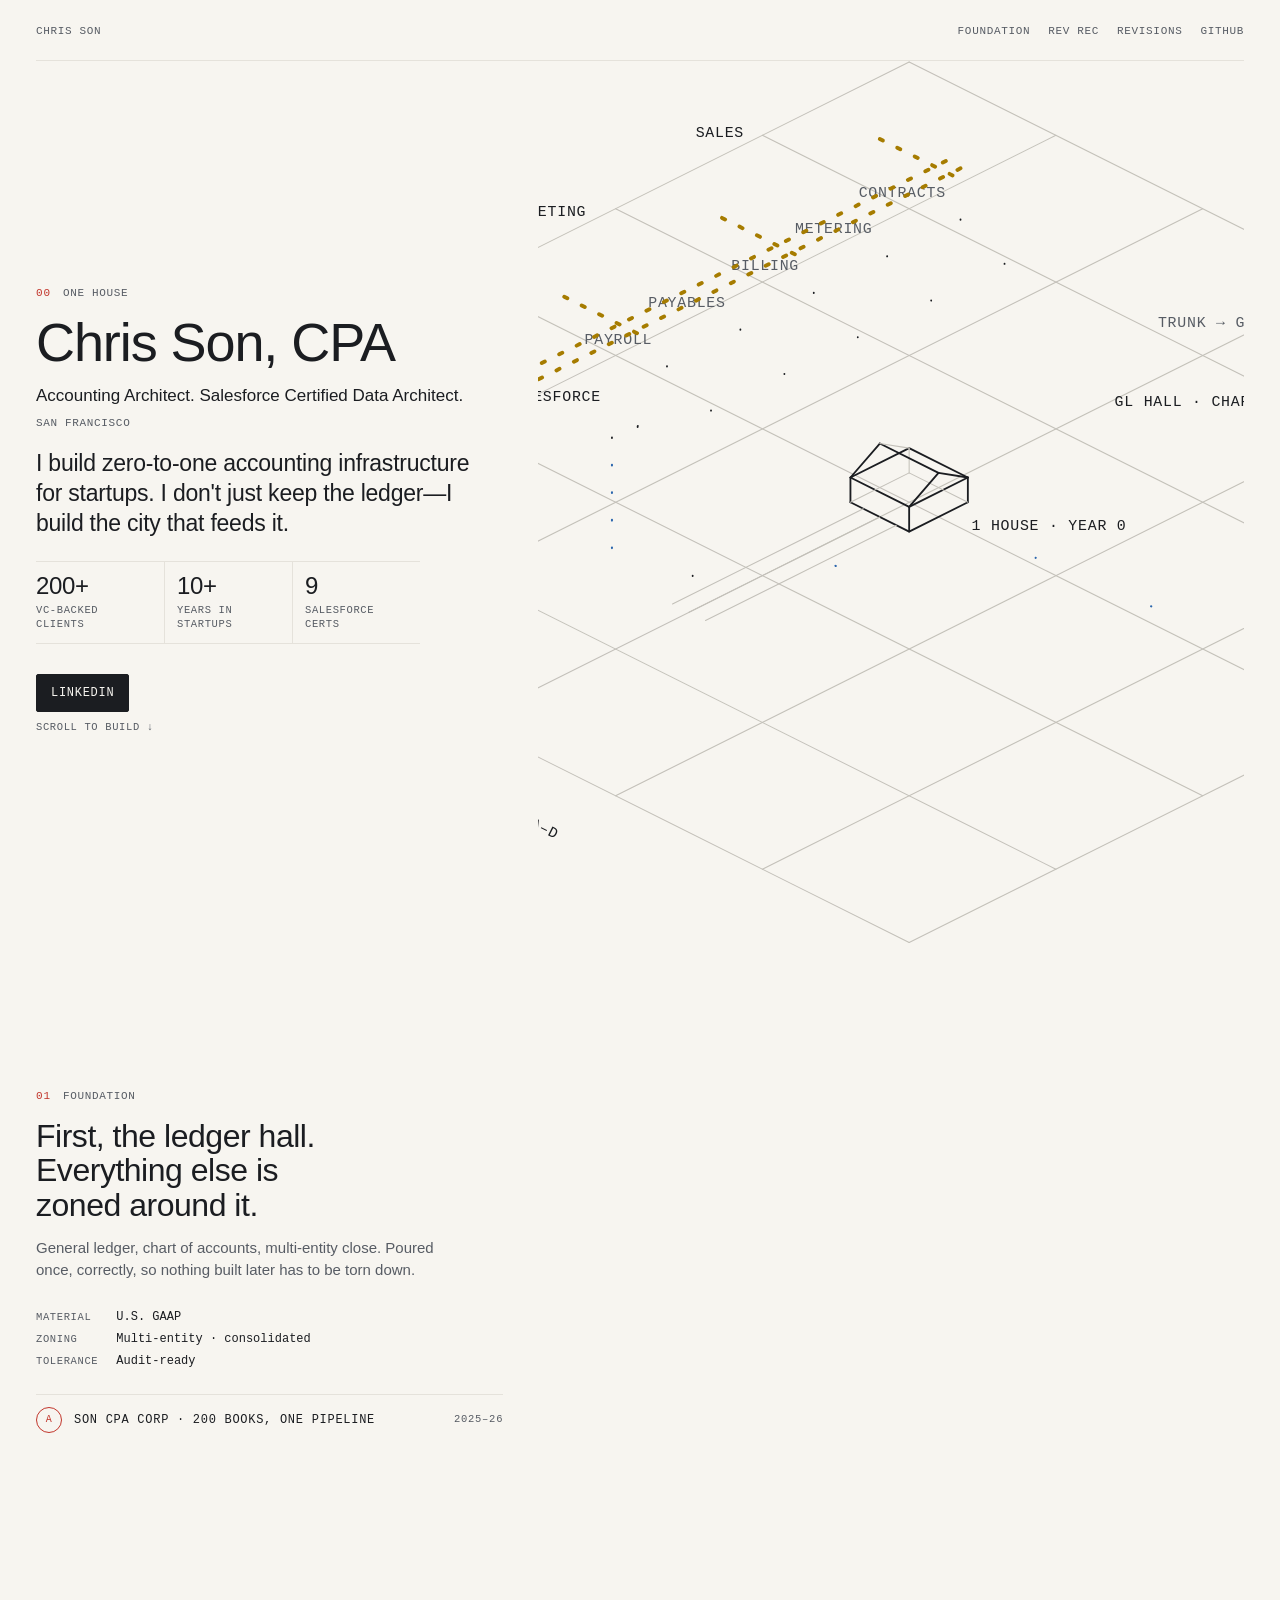
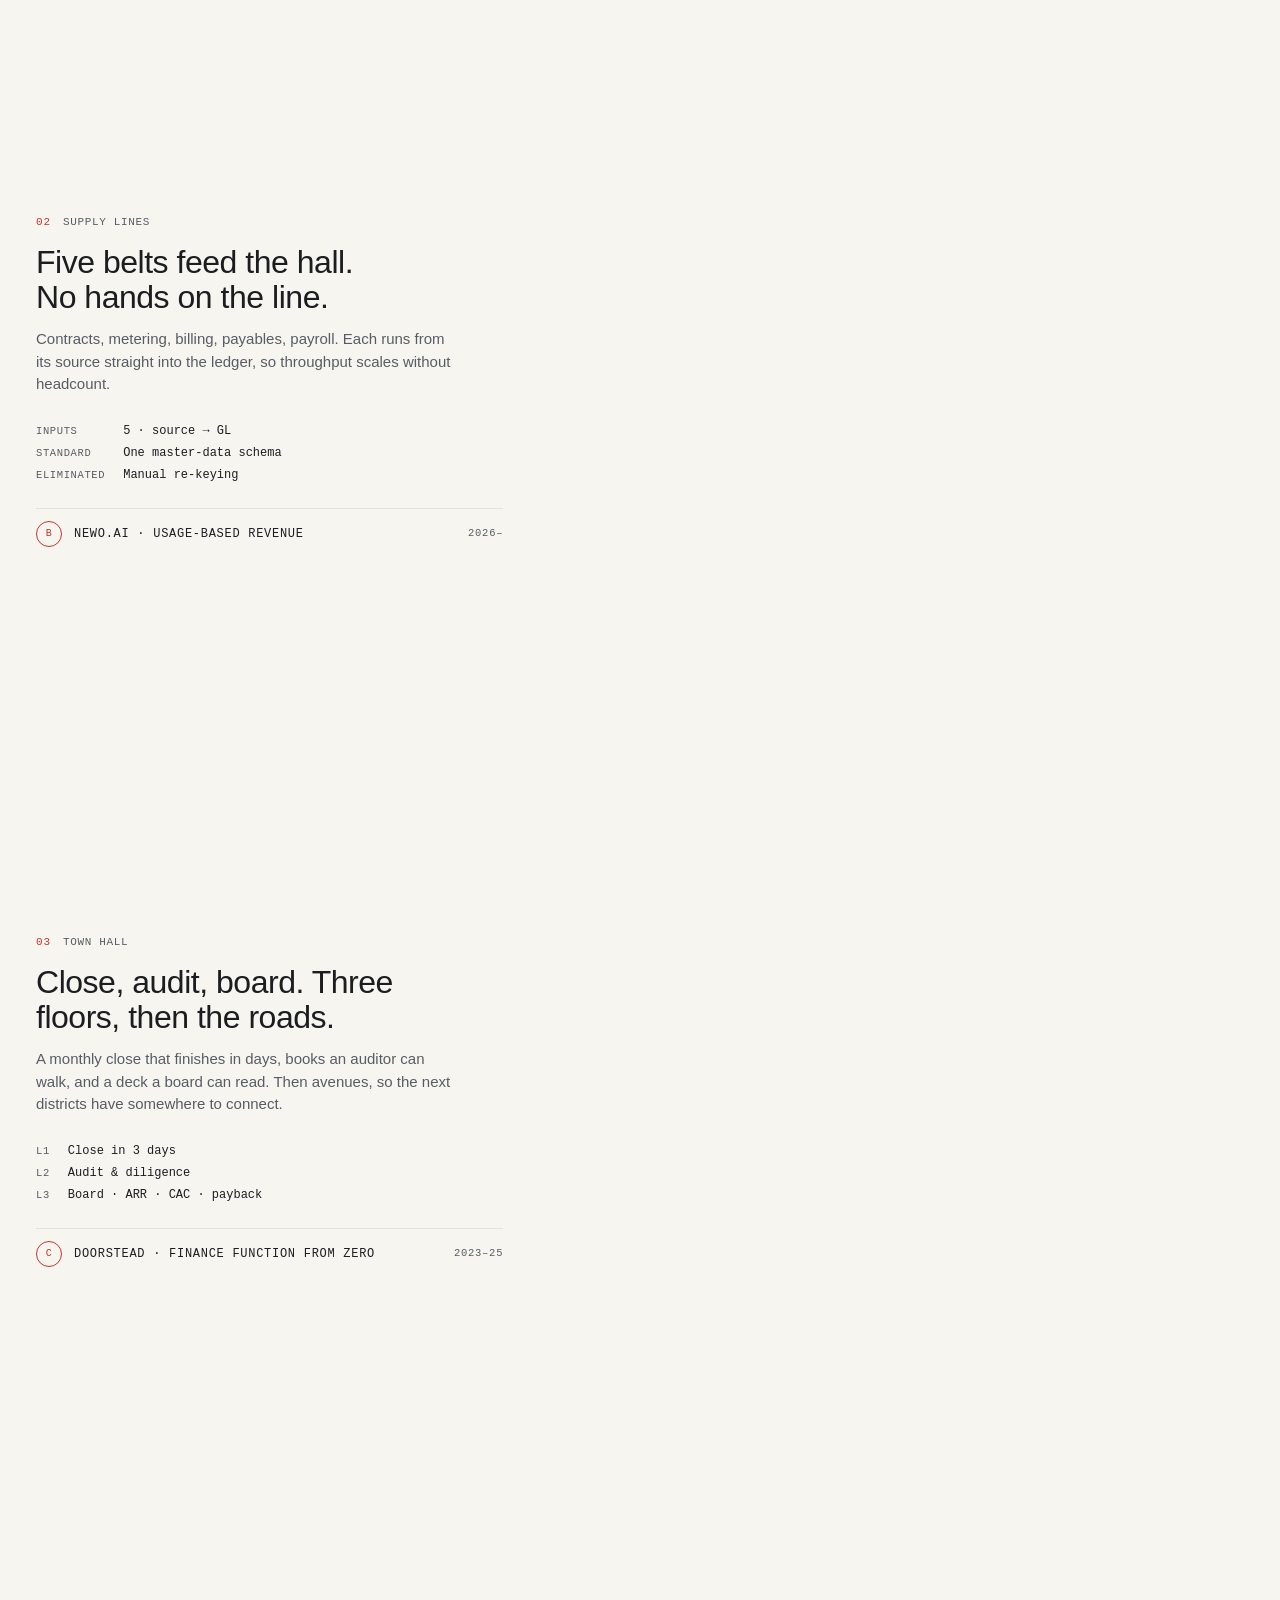
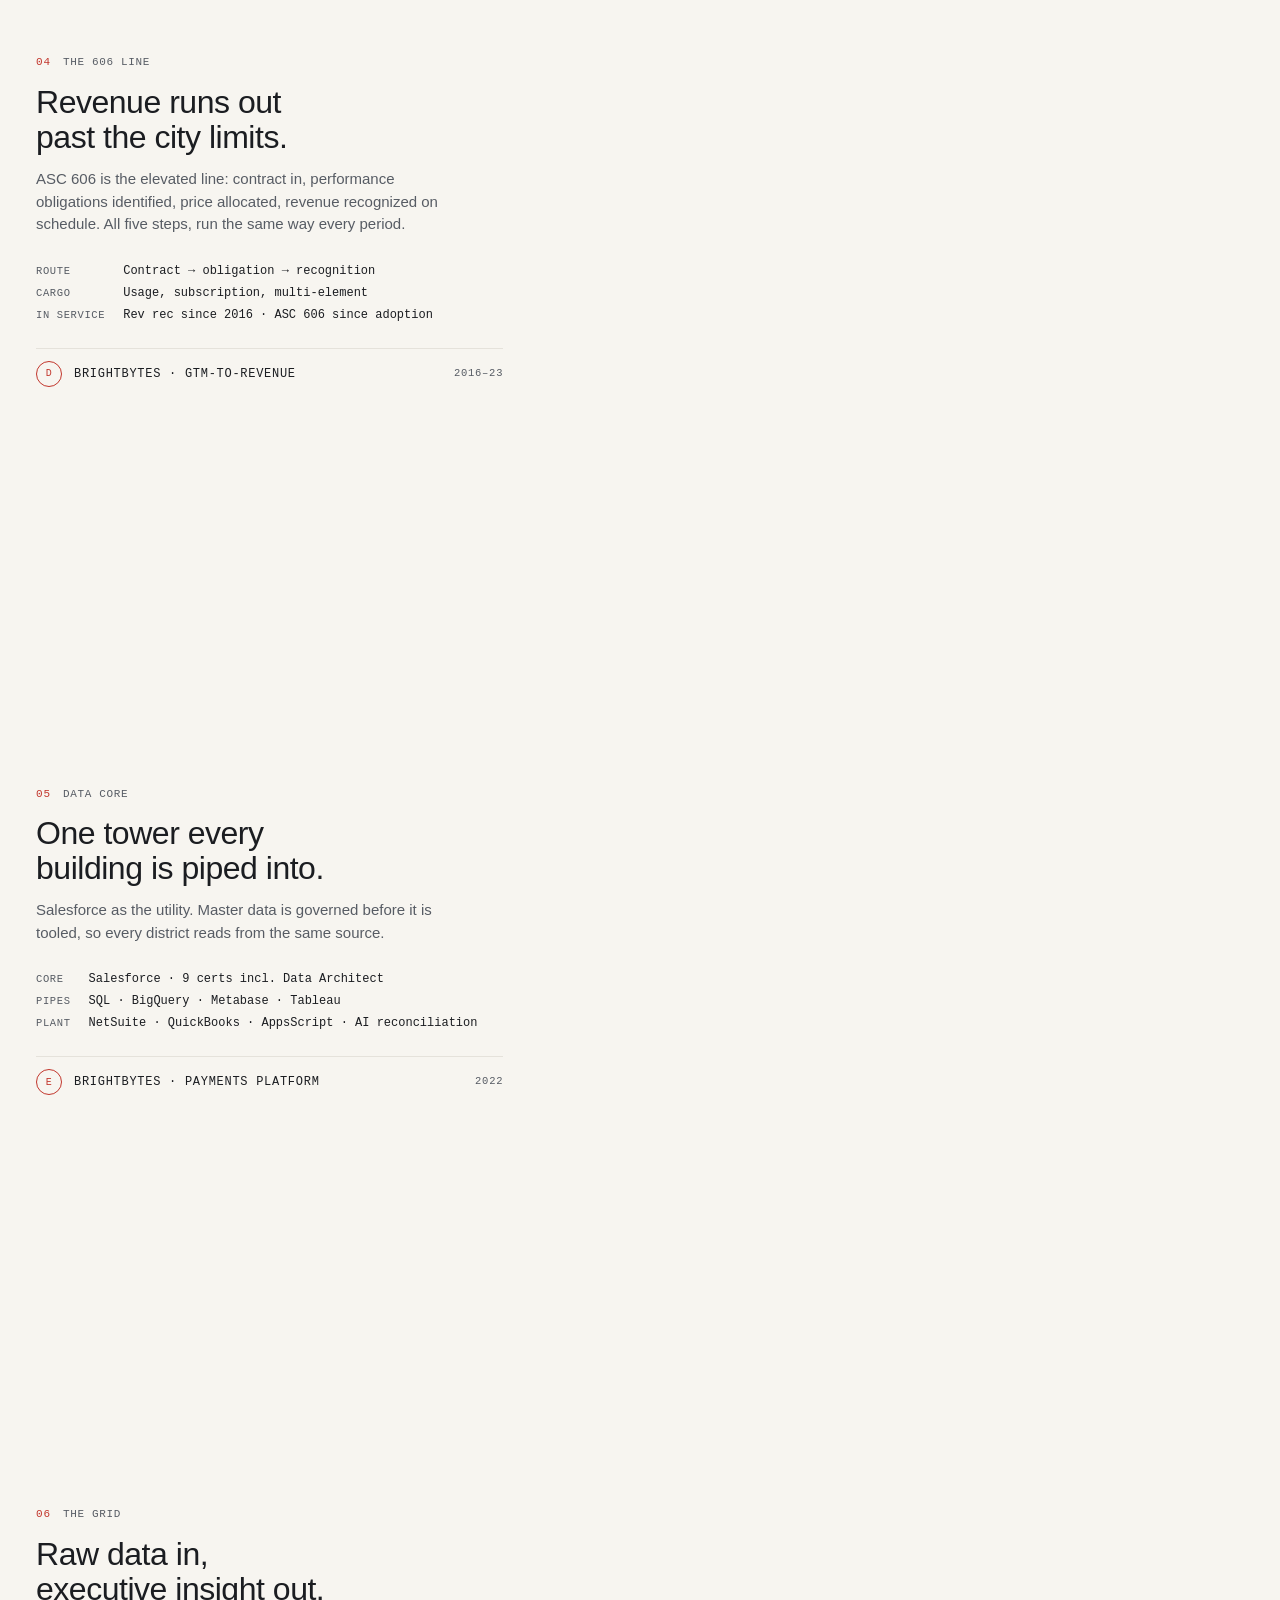
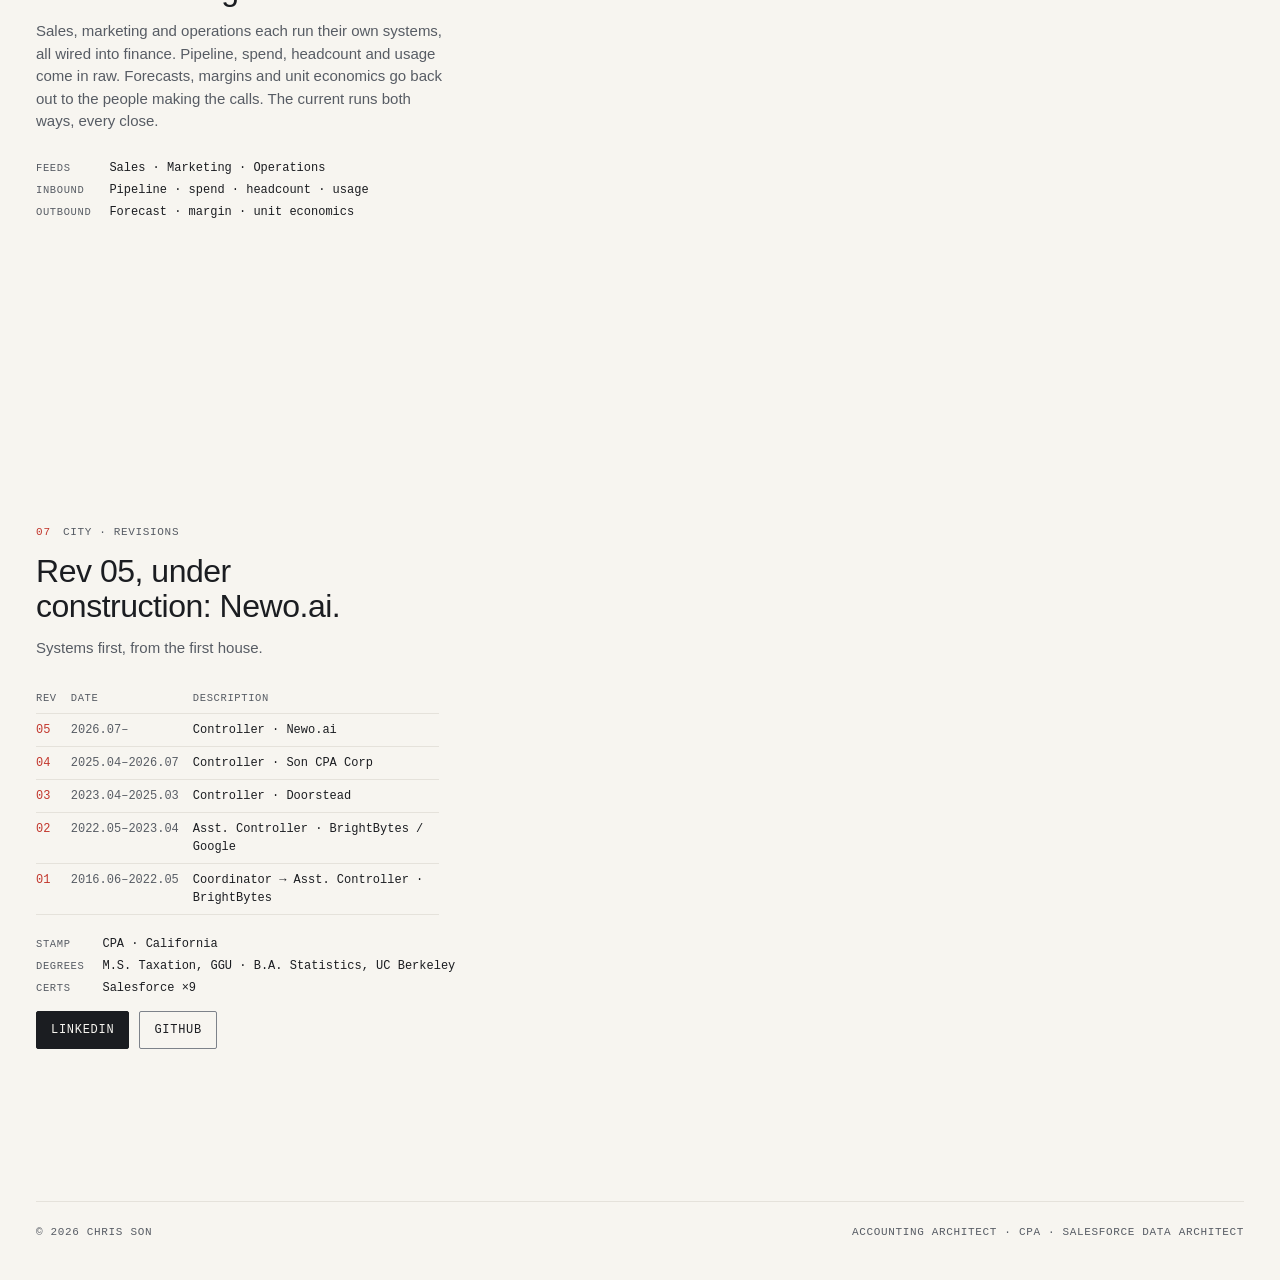
==== commit 19d8e06d: "Section 07 heading 'Rev 05, under construction: Newo.ai.'; section 06 in spec-sheet voice Co-Authore" ====
--- a/index.html
+++ b/index.html
@@ -275,13 +275,13 @@
 <section class="st" id="s6" data-st="6">
   <div class="eyebrow"><b>06</b><span class="mono">The grid</span></div>
   <h2>Raw data in, executive insight out.</h2>
-  <p>Sales, marketing and operations each run their own systems. I wire them into finance: pipeline, spend, headcount and usage come in raw. Forecasts, margins and unit economics go back out to the people making the calls. The current runs both ways, every close.</p>
+  <p>Sales, marketing and operations each run their own systems, all wired into finance. Pipeline, spend, headcount and usage come in raw. Forecasts, margins and unit economics go back out to the people making the calls. The current runs both ways, every close.</p>
   <dl class="spec"><dt>Feeds</dt><dd>Sales · Marketing · Operations</dd><dt>Inbound</dt><dd>Pipeline · spend · headcount · usage</dd><dt>Outbound</dt><dd>Forecast · margin · unit economics</dd></dl>
 </section>
 
 <section class="st" id="s7" data-st="7">
   <div class="eyebrow"><b>07</b><span class="mono">City · revisions</span></div>
-  <h2>Now building for the AI future at Newo.ai</h2>
+  <h2>Rev 05, under construction: Newo.ai.</h2>
   <p>Systems first, from the first house.</p>
   <table>
     <thead><tr><th>Rev</th><th>Date</th><th>Description</th></tr></thead>
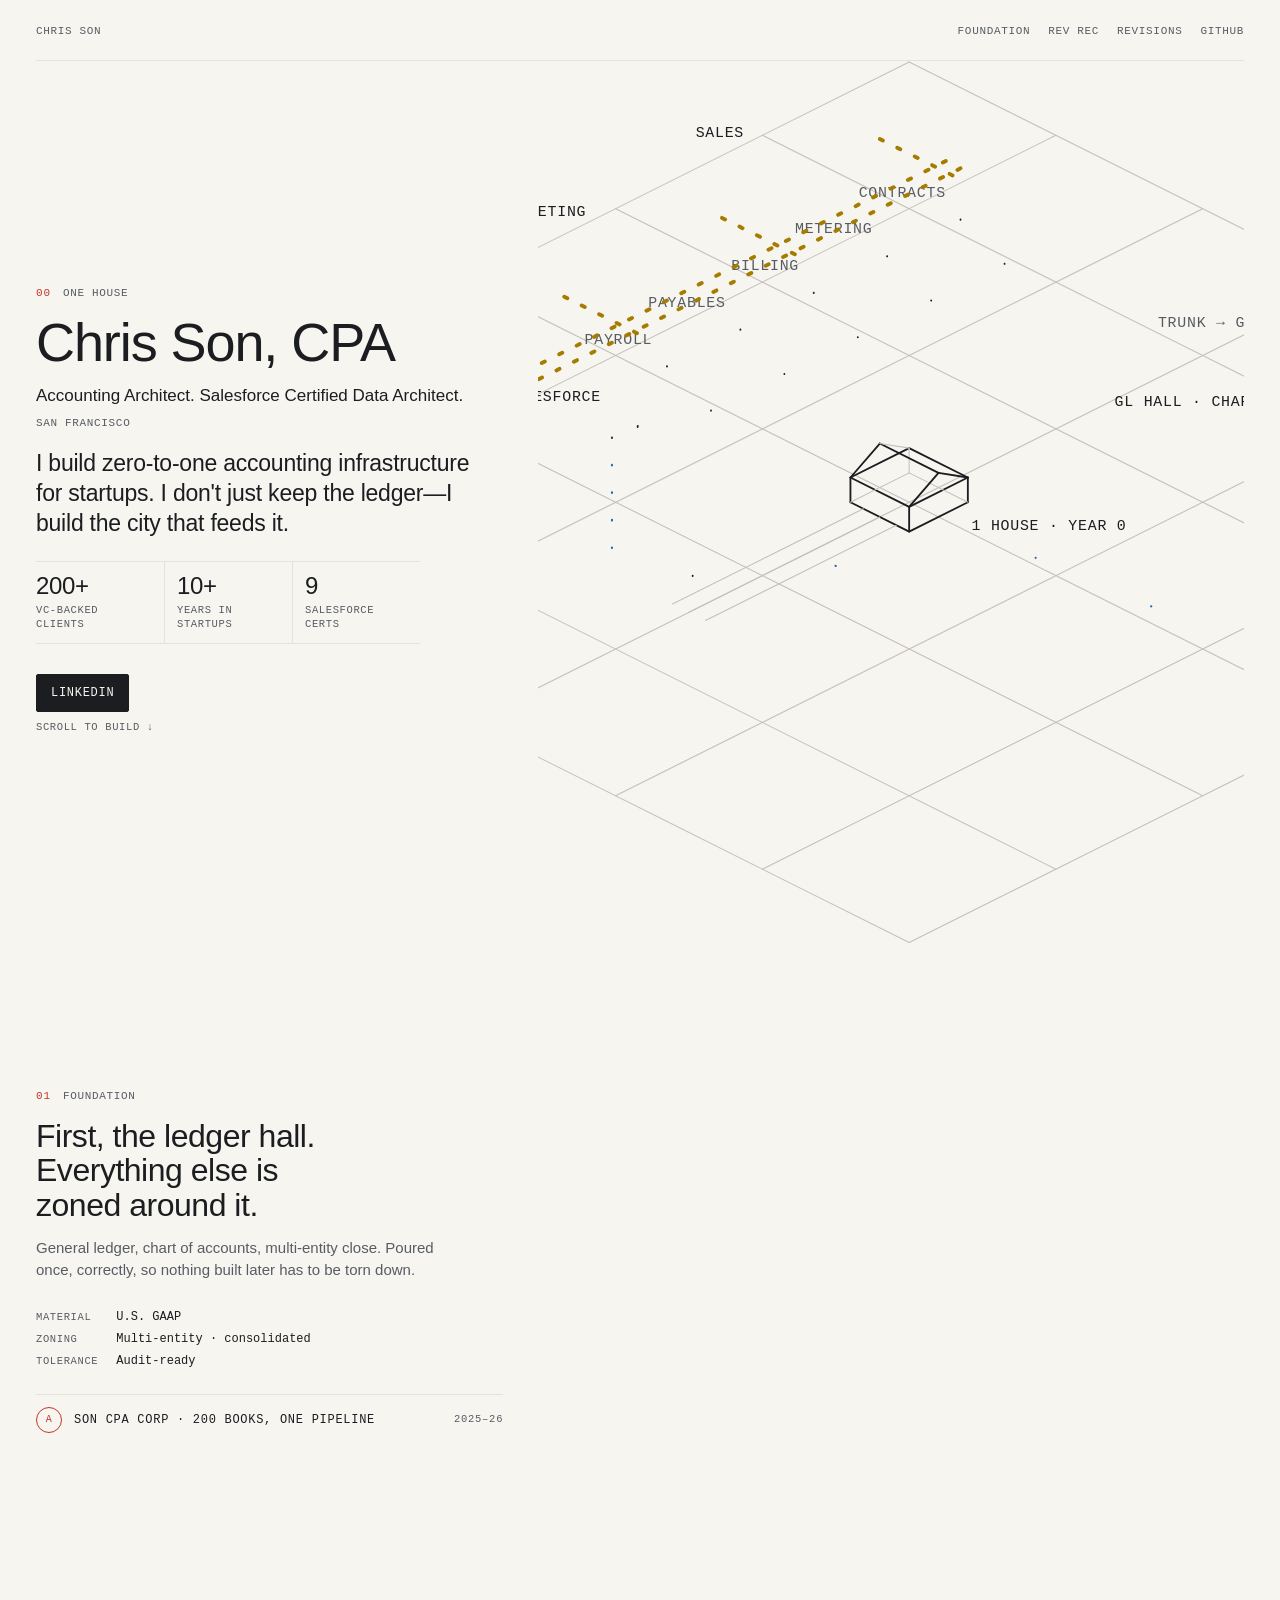
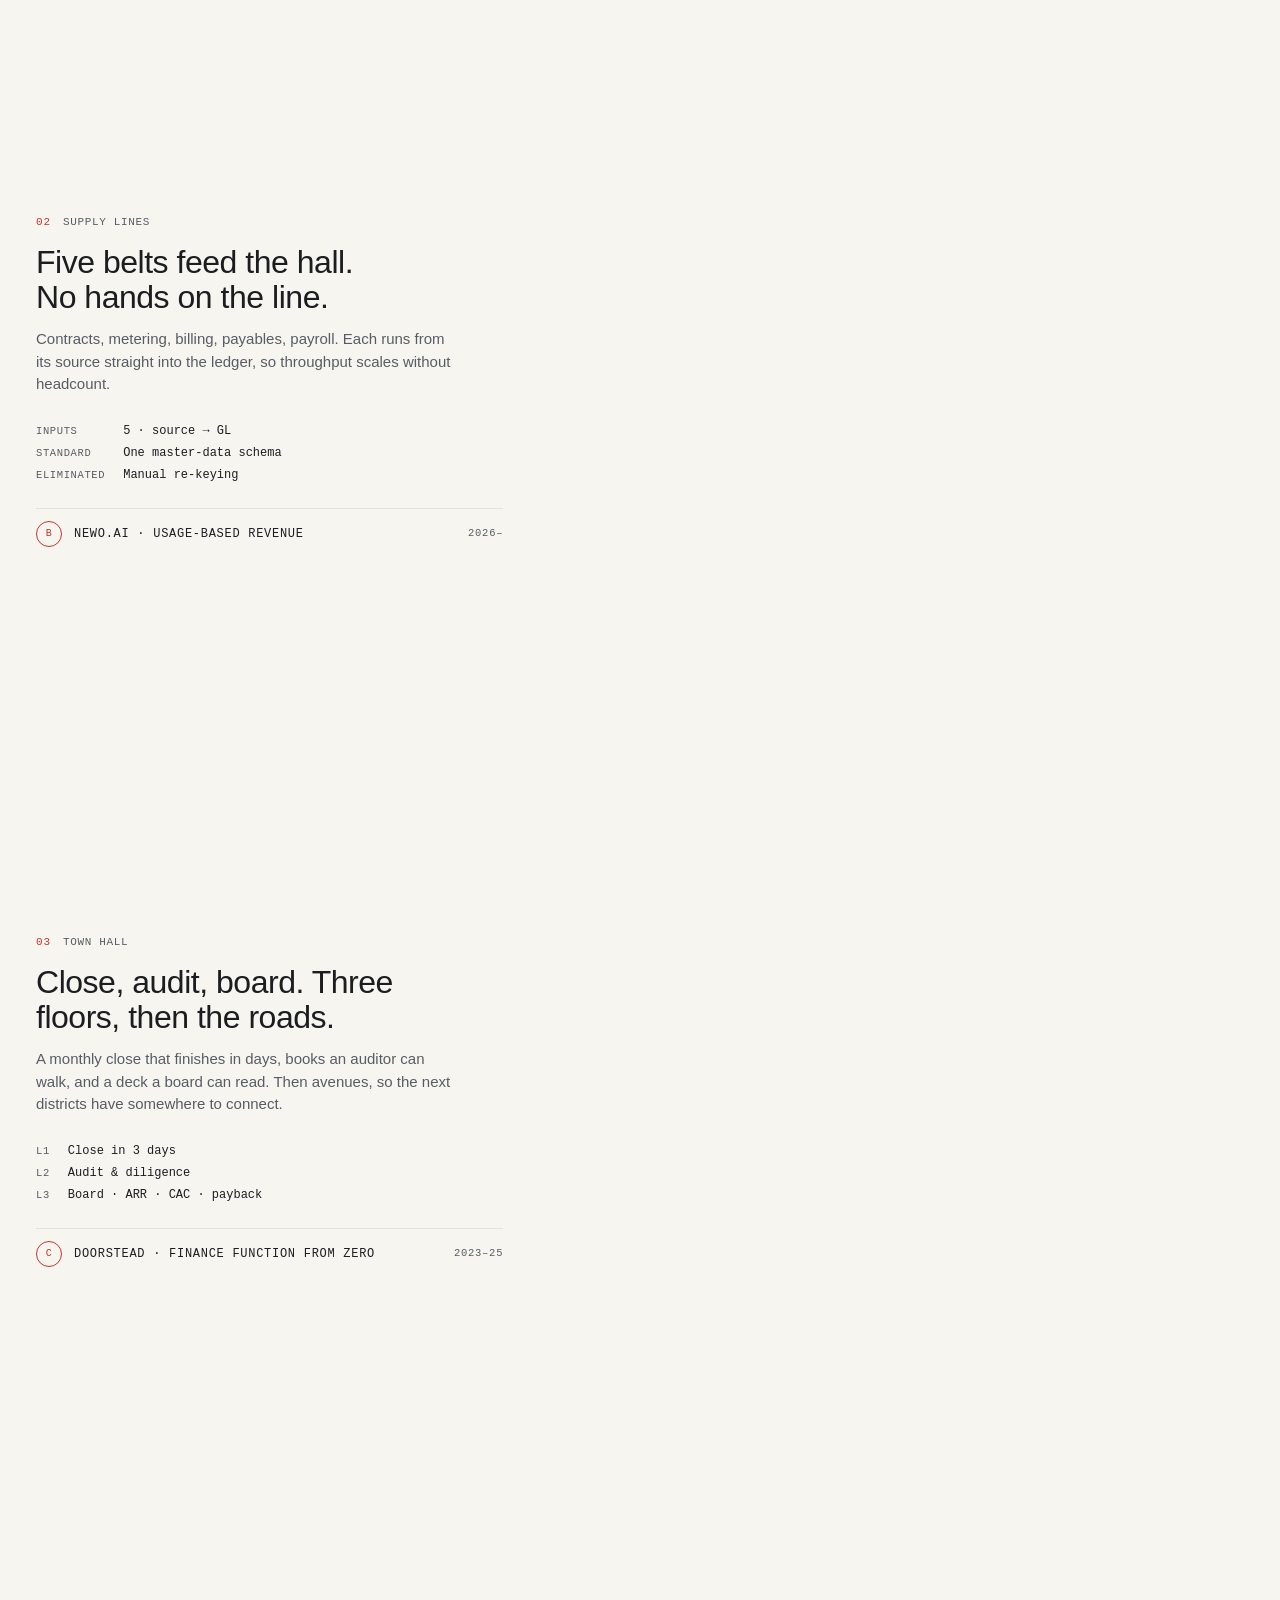
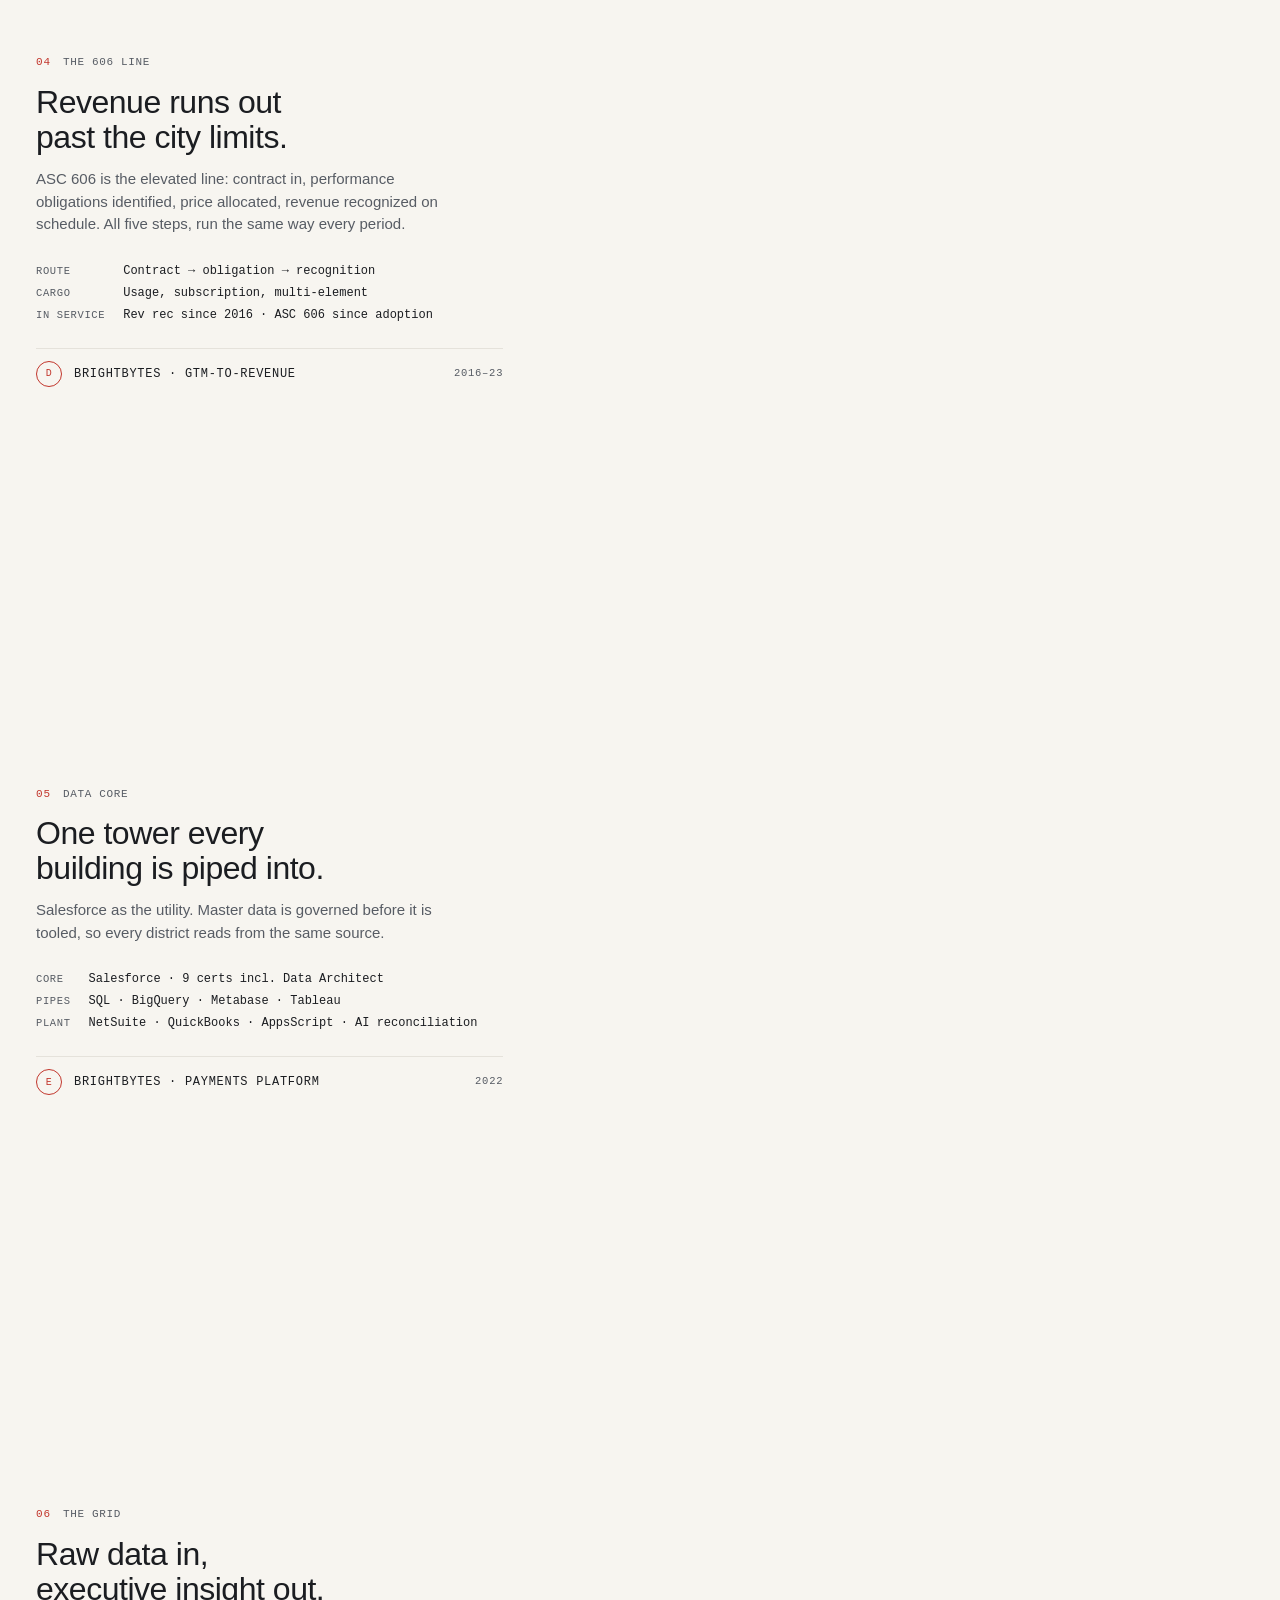
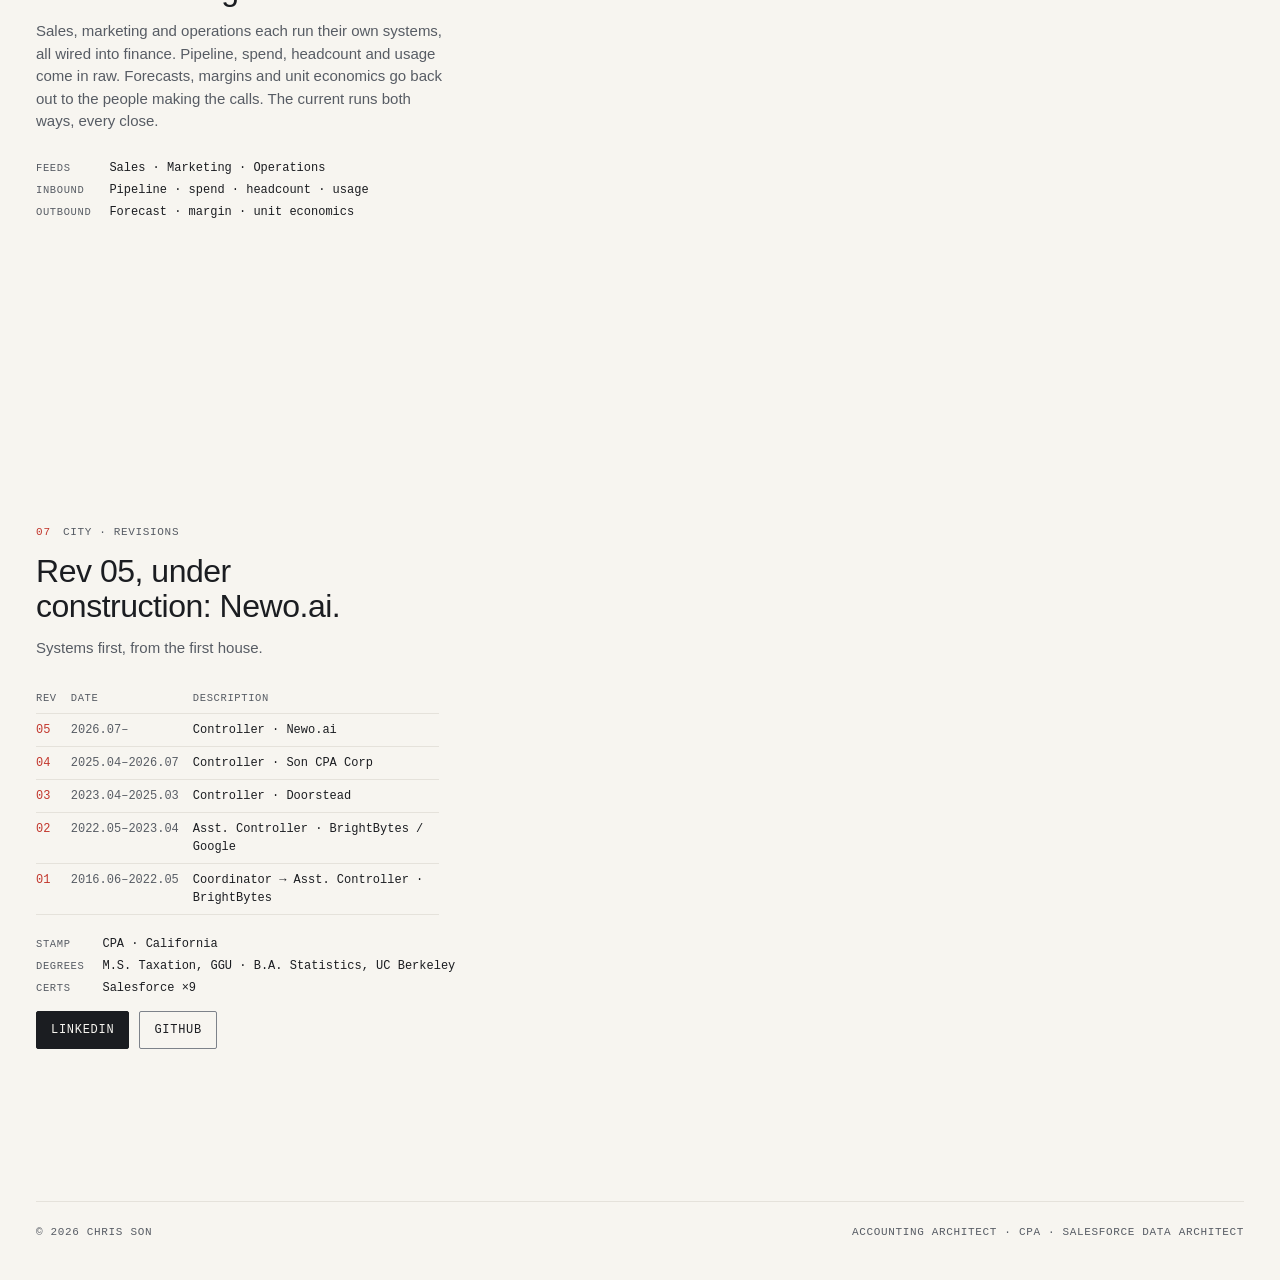
==== commit 752a8c70: "Stroke floor: lines never render thinner than ~1 device pixel; drop the city-edge label - Strokes st" ====
--- a/index.html
+++ b/index.html
@@ -124,12 +124,12 @@
 
 /* drawing */
 svg{font-family:var(--mono)}
-svg .k{stroke:var(--ink);stroke-width:.8}
-svg .l{stroke:var(--line);stroke-width:.6}
-svg .f{stroke:var(--dash);stroke-width:.45}
-svg .a{stroke:var(--accent);stroke-width:.9}
-svg .b{stroke:var(--accent2);stroke-width:.9}
-svg .y{stroke:var(--accent3);stroke-width:.9}
+svg .k{stroke:var(--ink);stroke-width:max(.8px,calc(var(--dp,0)*1px))}
+svg .l{stroke:var(--line);stroke-width:max(.6px,calc(var(--dp,0)*.75px))}
+svg .f{stroke:var(--dash);stroke-width:max(.45px,calc(var(--dp,0)*.55px))}
+svg .a{stroke:var(--accent);stroke-width:max(.9px,calc(var(--dp,0)*1.1px))}
+svg .b{stroke:var(--accent2);stroke-width:max(.9px,calc(var(--dp,0)*1.1px))}
+svg .y{stroke:var(--accent3);stroke-width:max(.9px,calc(var(--dp,0)*1.1px))}
 svg .ds{stroke-dasharray:2 2}
 /* --fs is set per camera stop so labels land at ~9 screen px; .nolab when that would crowd the drawing */
 svg text{fill:var(--ink2);font-size:calc(var(--fs,6.5)*1px);letter-spacing:.05em}
@@ -462,7 +462,6 @@
 /* rail loop */
 poly([[-.6,-.6,0],[24.6,-.6,0],[24.6,24.6,0],[-.6,24.6,0]],'k',true);
 poly([[-.9,-.9,0],[24.9,-.9,0],[24.9,24.9,0],[-.9,24.9,0]],'l',true);
-txt(12,26,0,'CITY · POP. 200+ CLIENTS · SERIES A–D','lab','middle',26.57);
 
 var svg=document.getElementById('dwg'),lens=document.getElementById('cam'),html='';
 for(var k=0;k<8;k++)html+='<g class="s'+(k?' m':' on init')+'" id="g'+k+'">'+stages[k]+'</g>';
@@ -480,6 +479,8 @@
   lens.style.transform='translate('+tx+'%,'+ty+'%) scale('+s+')';svg.setAttribute('data-st',st);
   /* screen px per drawing unit at this stop; size labels to ~9px, drop them if that would be > 14 units */
   var cs=getComputedStyle(svg),u=Math.min(parseFloat(cs.width)/800,parseFloat(cs.height)/620)*s,fs=9/u;
+  /* --dp = drawing units per DEVICE pixel: strokes scale with the camera but never render thinner than ~1 physical px */
+  svg.style.setProperty('--dp',(1/(u*(window.devicePixelRatio||1))).toFixed(4));
   svg.style.setProperty('--fs',Math.max(6.5,fs).toFixed(2));svg.classList.toggle('nolab',!(fs<=14));
   tb.classList.toggle('on',st===7);}
 function set(n){if(n===st)return;st=n;if(!pending){pending=true;requestAnimationFrame(apply);}}
@@ -497,6 +498,8 @@
   watch();if(phone.addEventListener)phone.addEventListener('change',watch);else phone.addListener(watch);
 }else{st=7;}
 addEventListener('resize',function(){if(!pending){pending=true;requestAnimationFrame(apply);}});
+/* a window dragged to a monitor with a different pixel density changes devicePixelRatio without a resize */
+try{(function dprWatch(){matchMedia('(resolution:'+(window.devicePixelRatio||1)+'dppx)').addEventListener('change',function(){apply();dprWatch();},{once:true});})();}catch(e){}
 apply();
 })();
 </script>
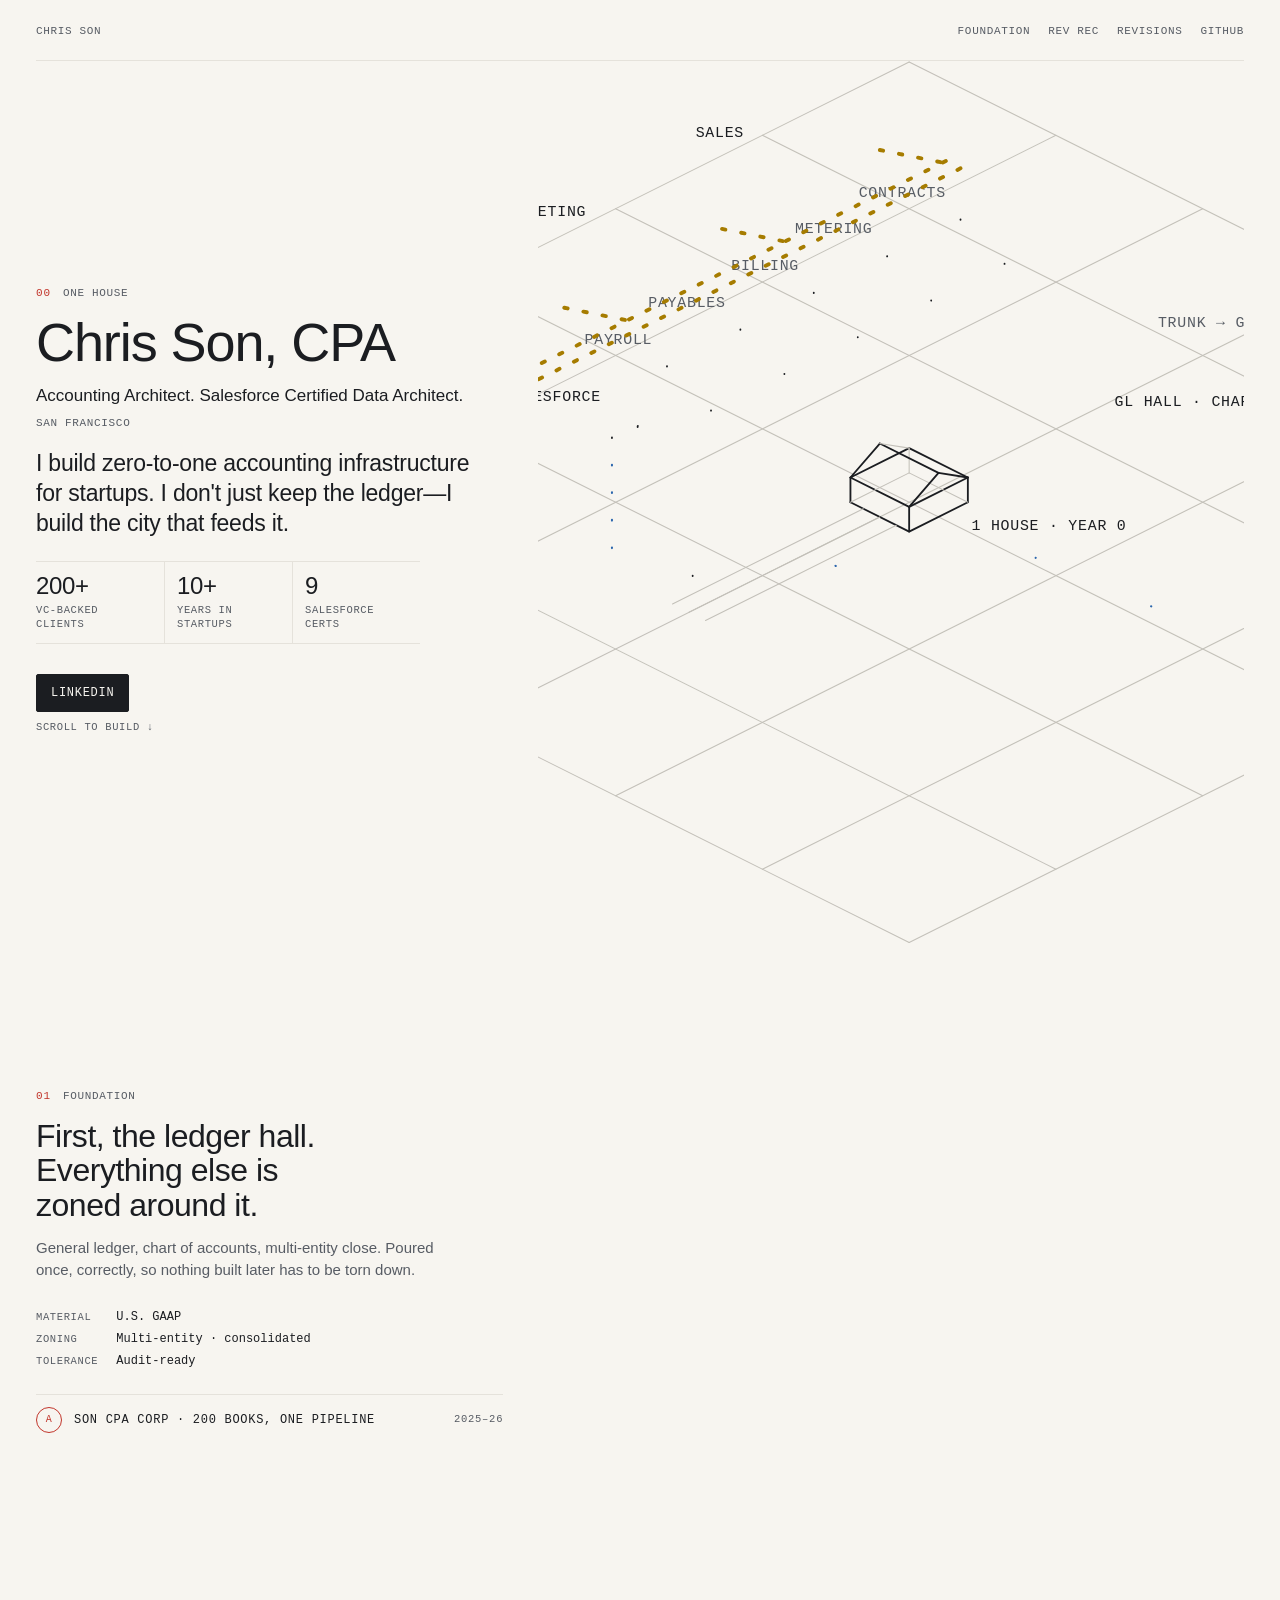
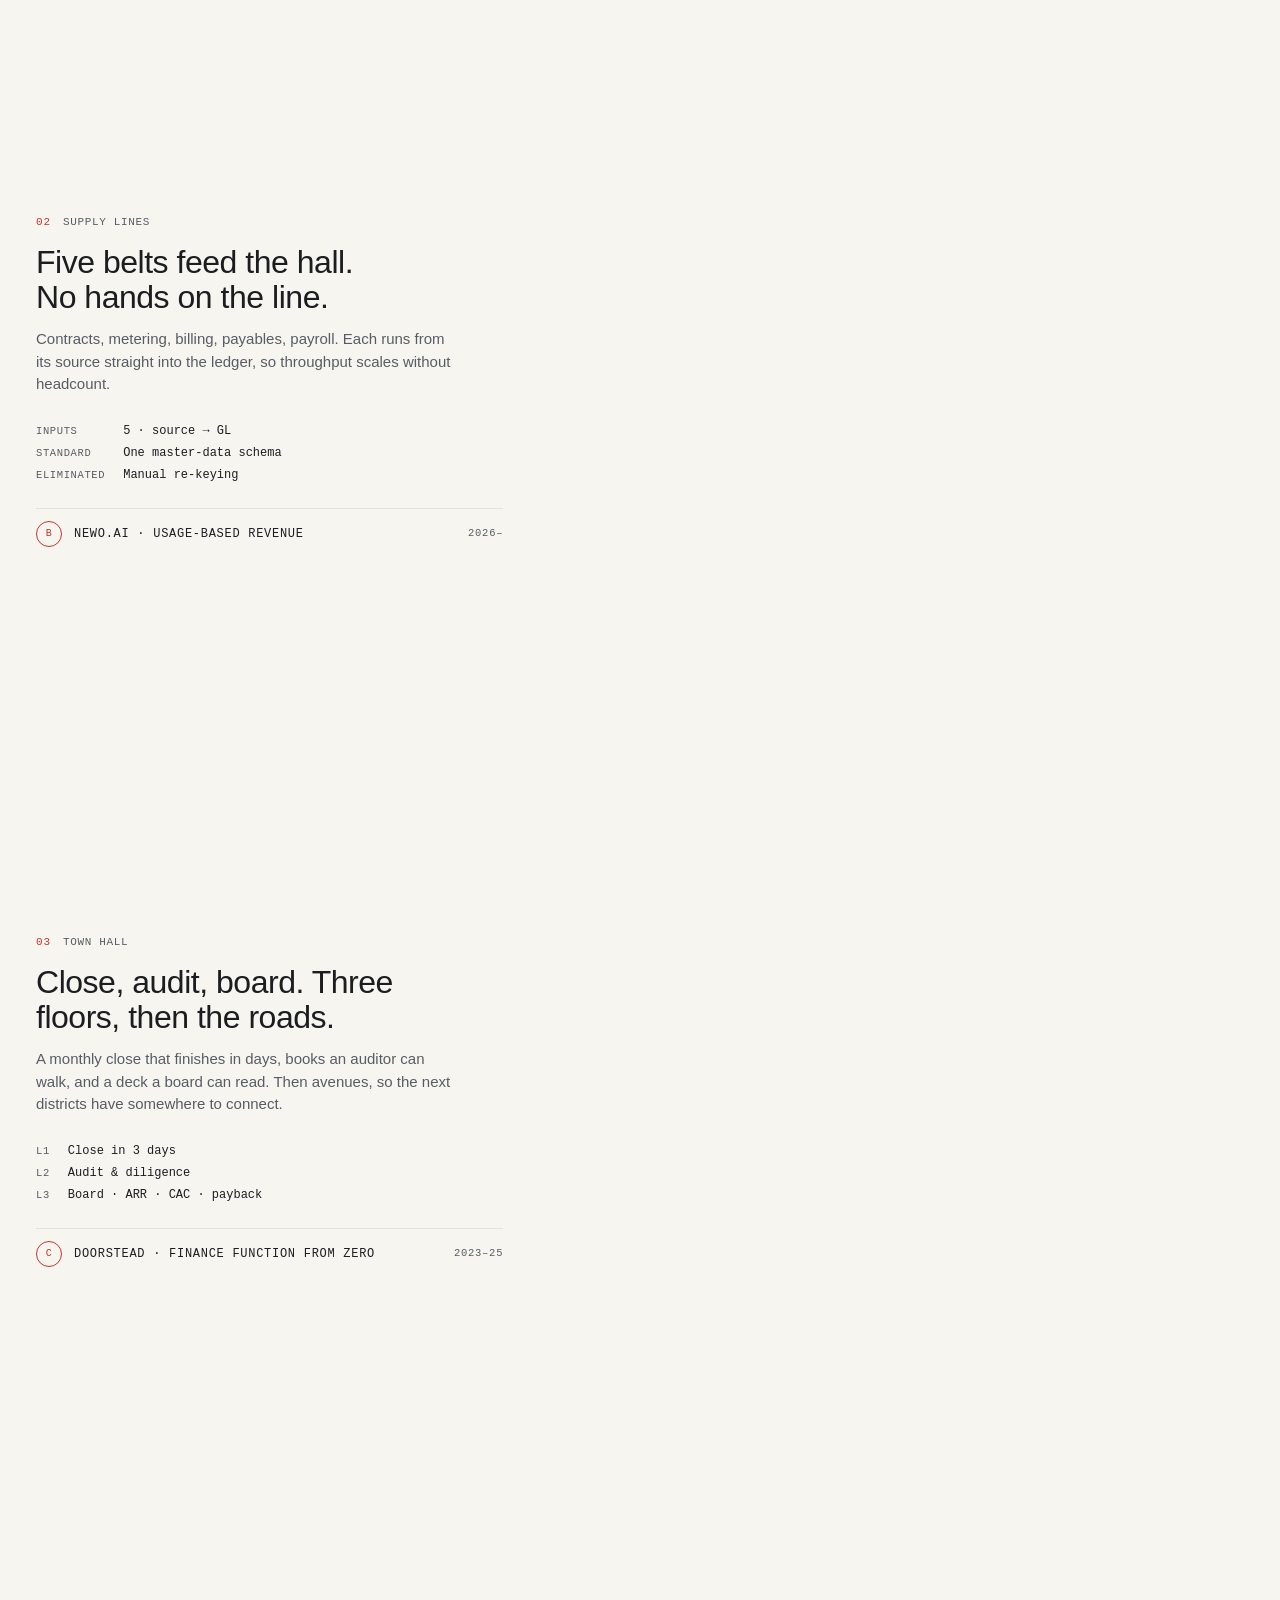
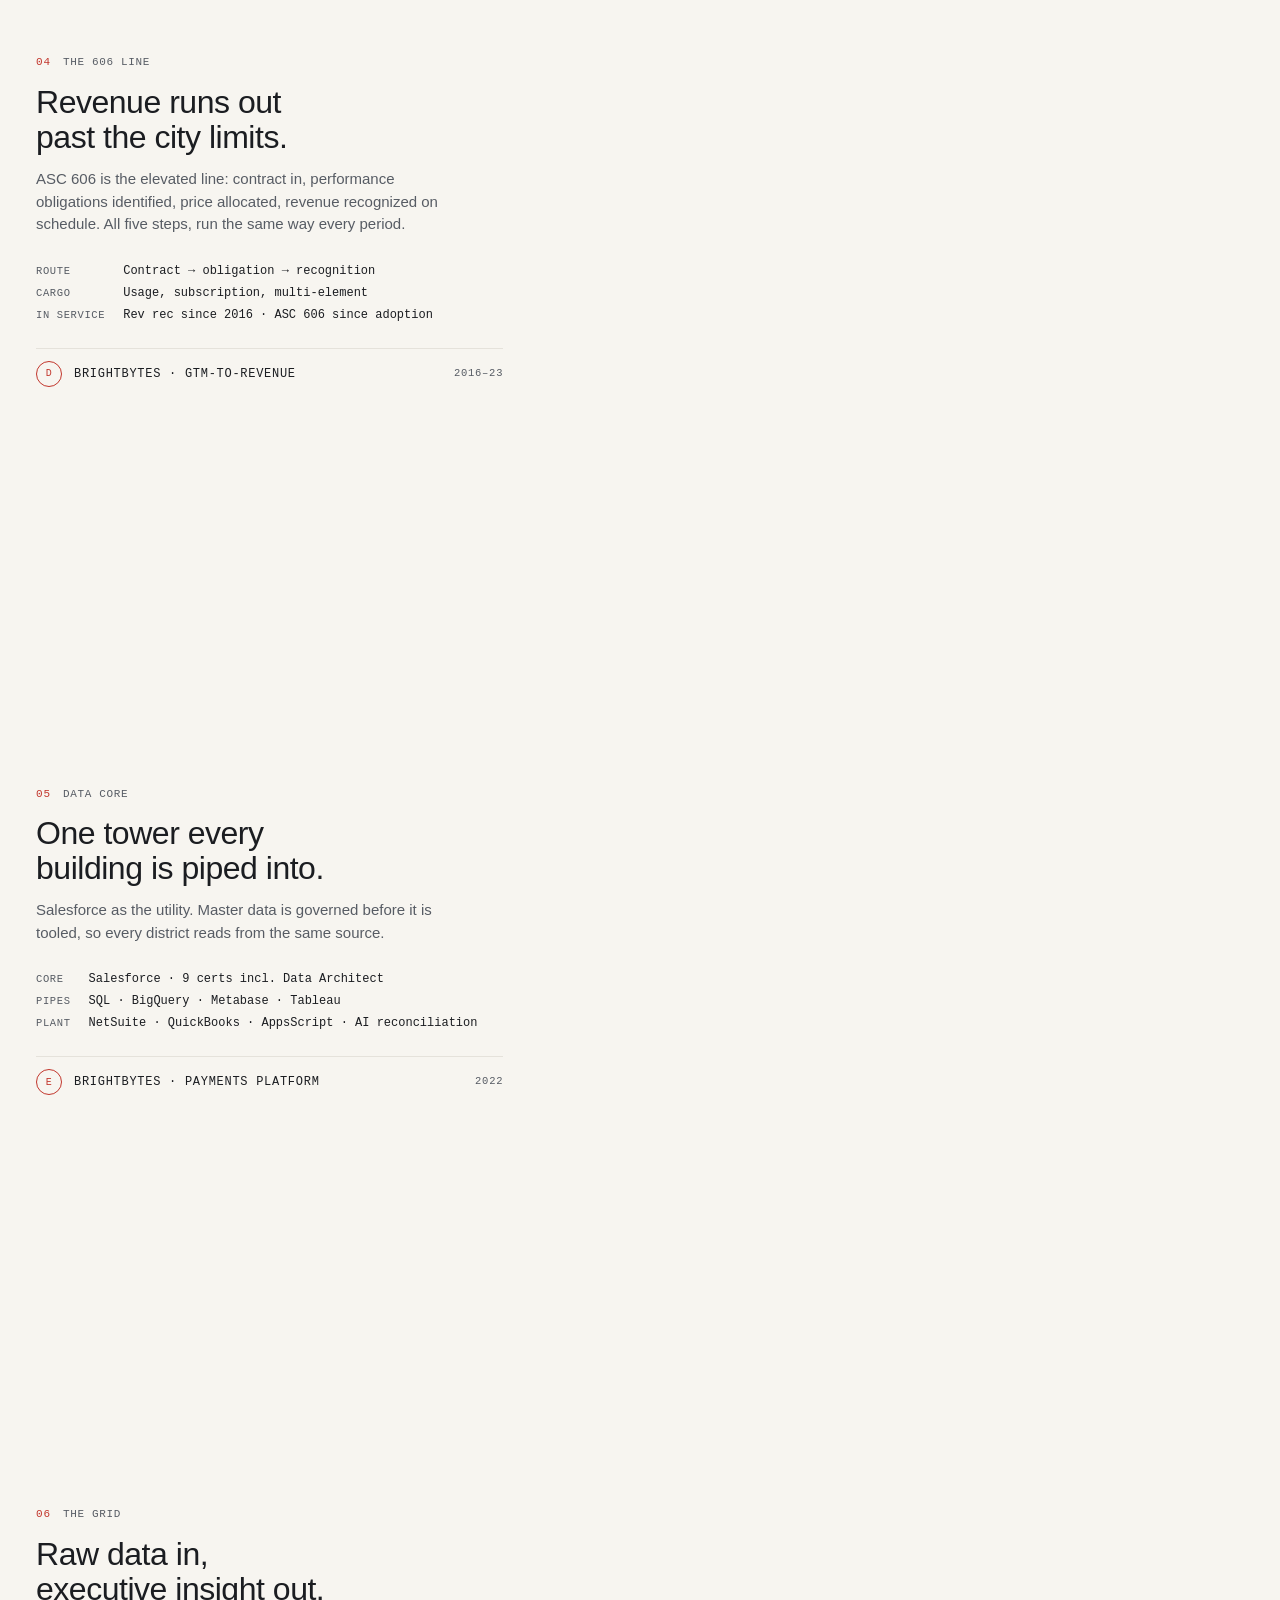
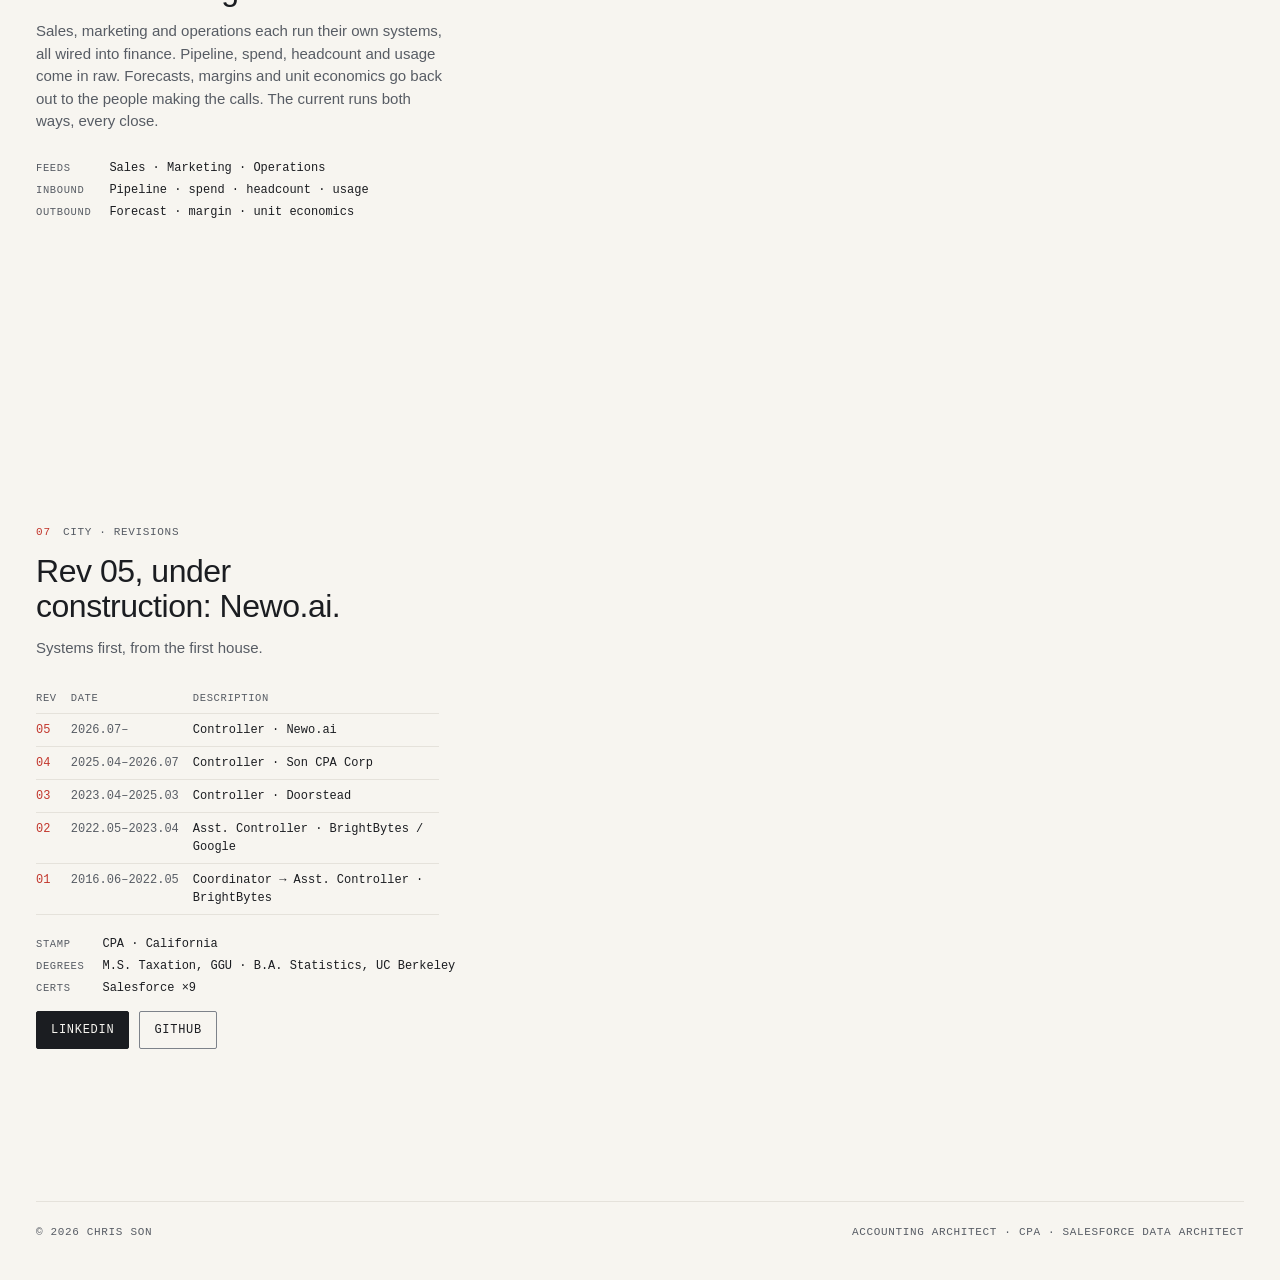
==== commit 6dbe29bd: "Grid stage: AC pulses ride the sloped department feeders The feeder conductor climbs from z=.8 at th" ====
--- a/index.html
+++ b/index.html
@@ -372,7 +372,8 @@
   path(d+'L'+pt(P(e[0],e[1],z)),c);
   seg([e[0]-uy*.22,e[1]+ux*.22,z],[e[0]+uy*.22,e[1]-ux*.22,z],c);}
 /* power line: two conductors on H-frame poles every 2 units, plus an animated current overlay */
-function ac(a,b,z){var p=P(a[0],a[1],z),q=P(b[0],b[1],z);
+/* each end may carry its own height ([x,y,z]) so pulses can ride a sloped conductor; z is the fallback */
+function ac(a,b,z){var p=P(a[0],a[1],a[2]==null?z:a[2]),q=P(b[0],b[1],b[2]==null?z:b[2]);
   stages[cur]+='<line class="ac" x1="'+p[0].toFixed(1)+'" y1="'+p[1].toFixed(1)+'" x2="'+q[0].toFixed(1)+'" y2="'+q[1].toFixed(1)+'"/>';}
 function grid(a,b,z){var L=dist(a,b),ux=(b[0]-a[0])/L,uy=(b[1]-a[1])/L,nx=-uy*.2,ny=ux*.2;
   seg([a[0]+nx,a[1]+ny,z],[b[0]+nx,b[1]+ny,z],'y');seg([a[0]-nx,a[1]-ny,z],[b[0]-nx,b[1]-ny,z],'y');
@@ -445,7 +446,7 @@
 var depts=[[2.5,1.4,'SALES'],[6.8,1.1,'MARKETING'],[11.1,1.7,'OPERATIONS']];
 grid([4.6,3.4],[4.6,15.8],1.6);
 for(var i=0;i<depts.length;i++){var dy=depts[i][0],dh=depts[i][1],my=dy+.9;
-  box(.6,dy,2,1.8,dh);seg([2.6,my,.8],[4.6,my,1.6],'y');ac([2.6,my],[4.6,my],1.2);
+  box(.6,dy,2,1.8,dh);seg([2.6,my,.8],[4.6,my,1.6],'y');ac([2.6,my,.8],[4.6,my,1.6]);
   txt(-.2,dy+1.8,0,depts[i][2],'lab','end');}
 box(3.4,15.6,2.4,2.2,.2,'l');cyl(4.1,16.8,.45,1);cyl(5.1,16.8,.45,1);
 txt(2.9,17.6,0,'FINANCE SUBSTATION','lab','end');
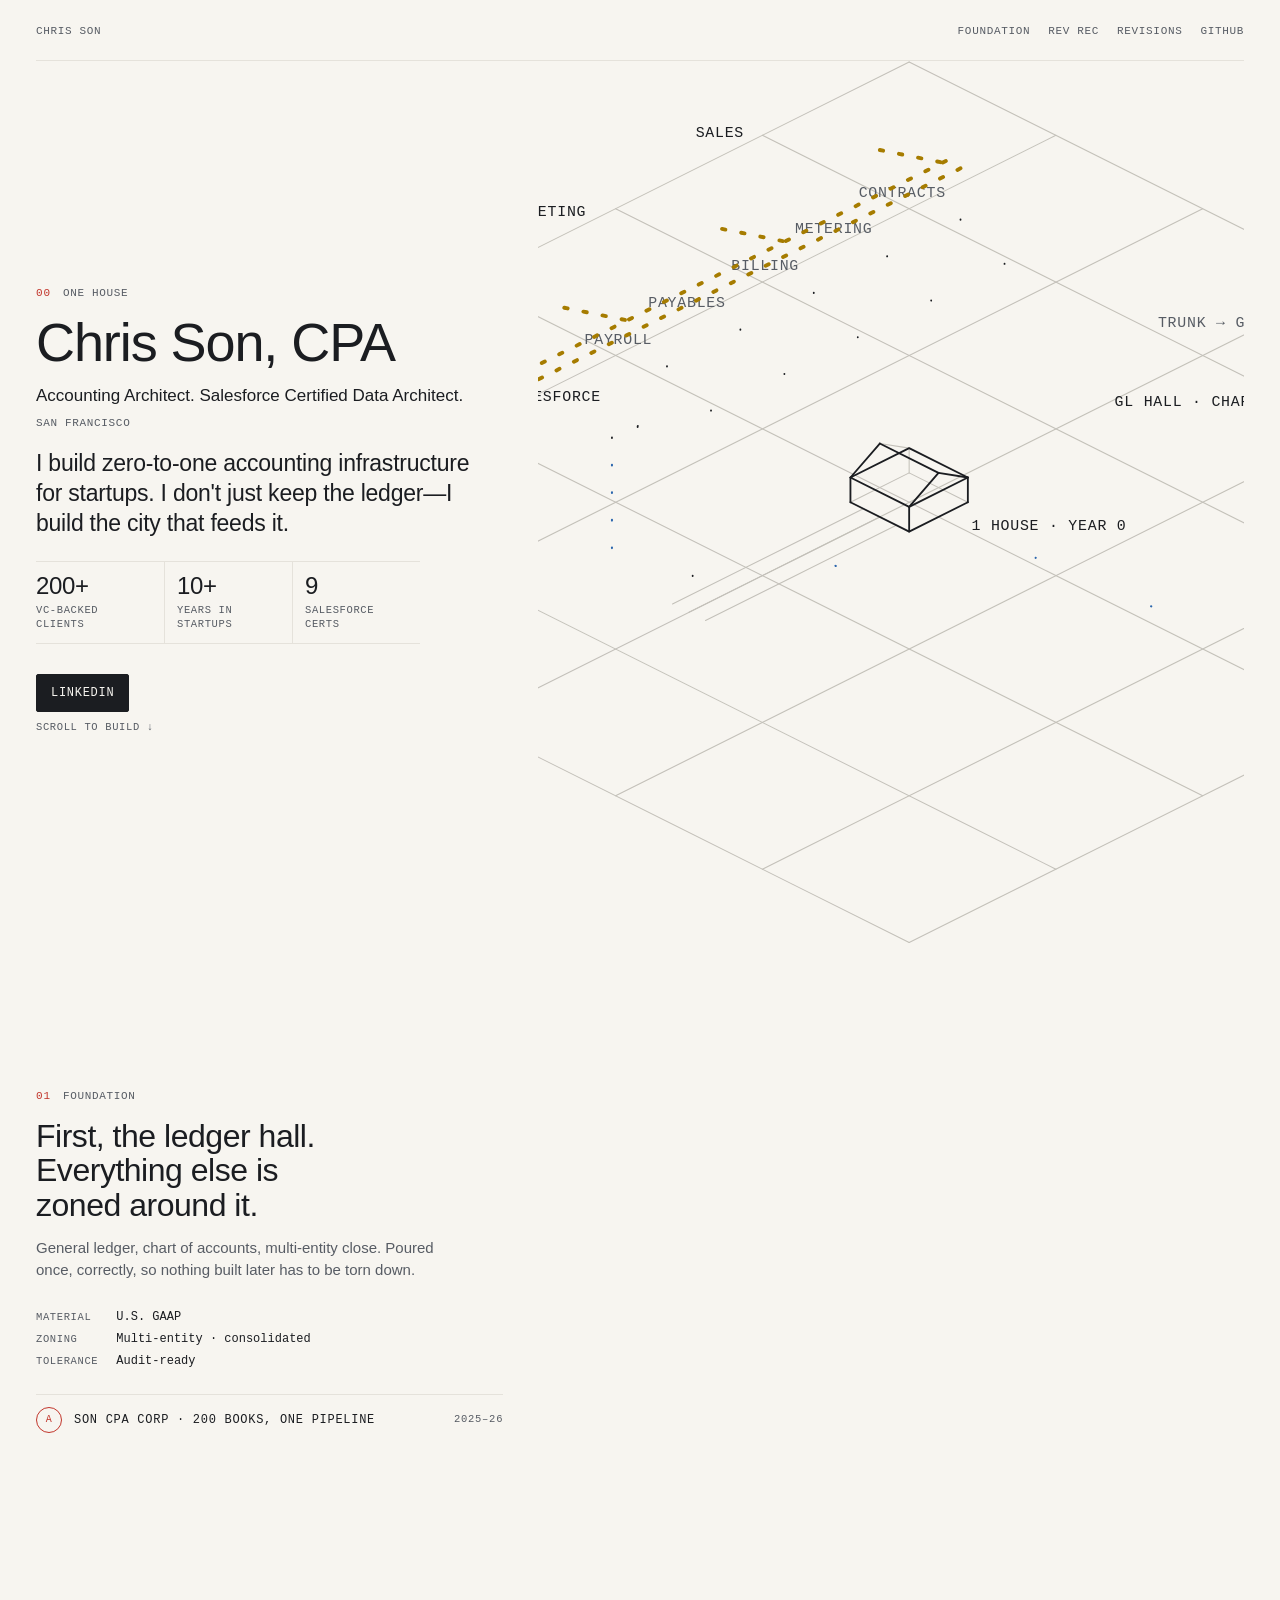
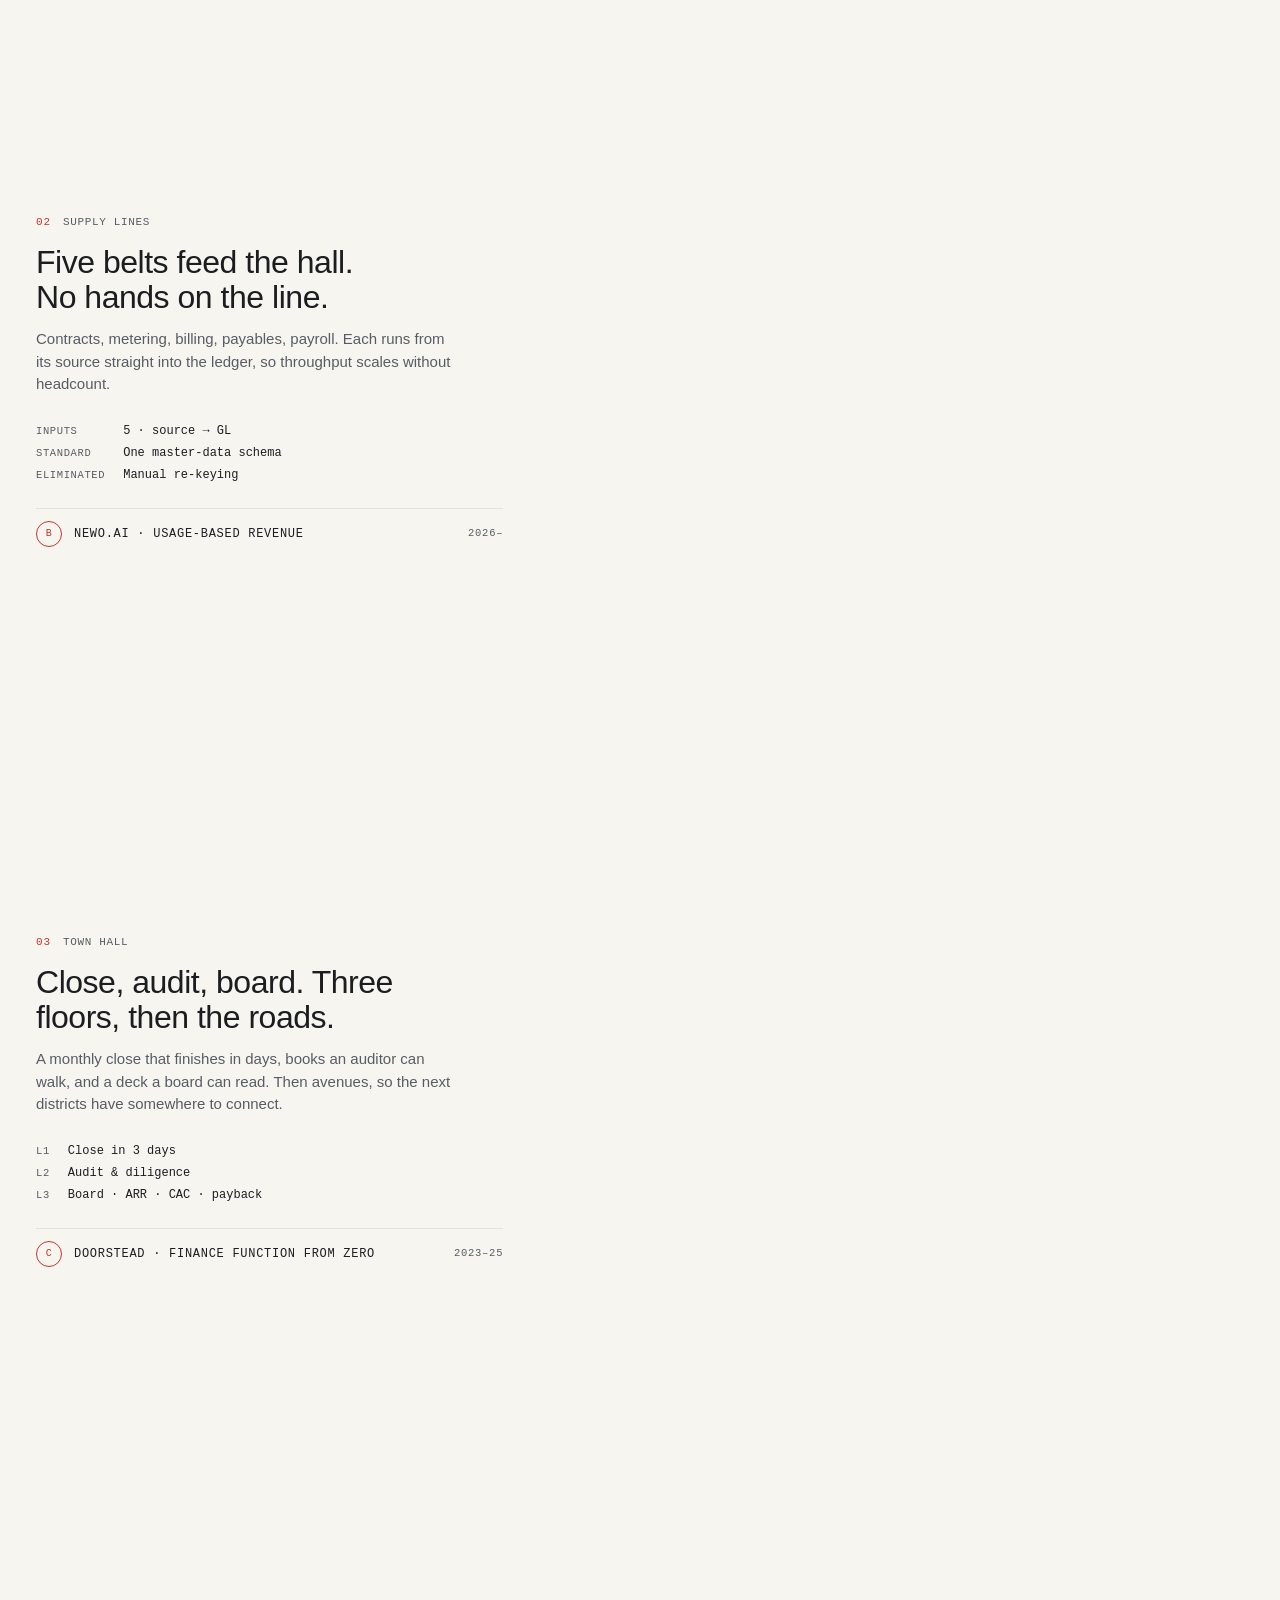
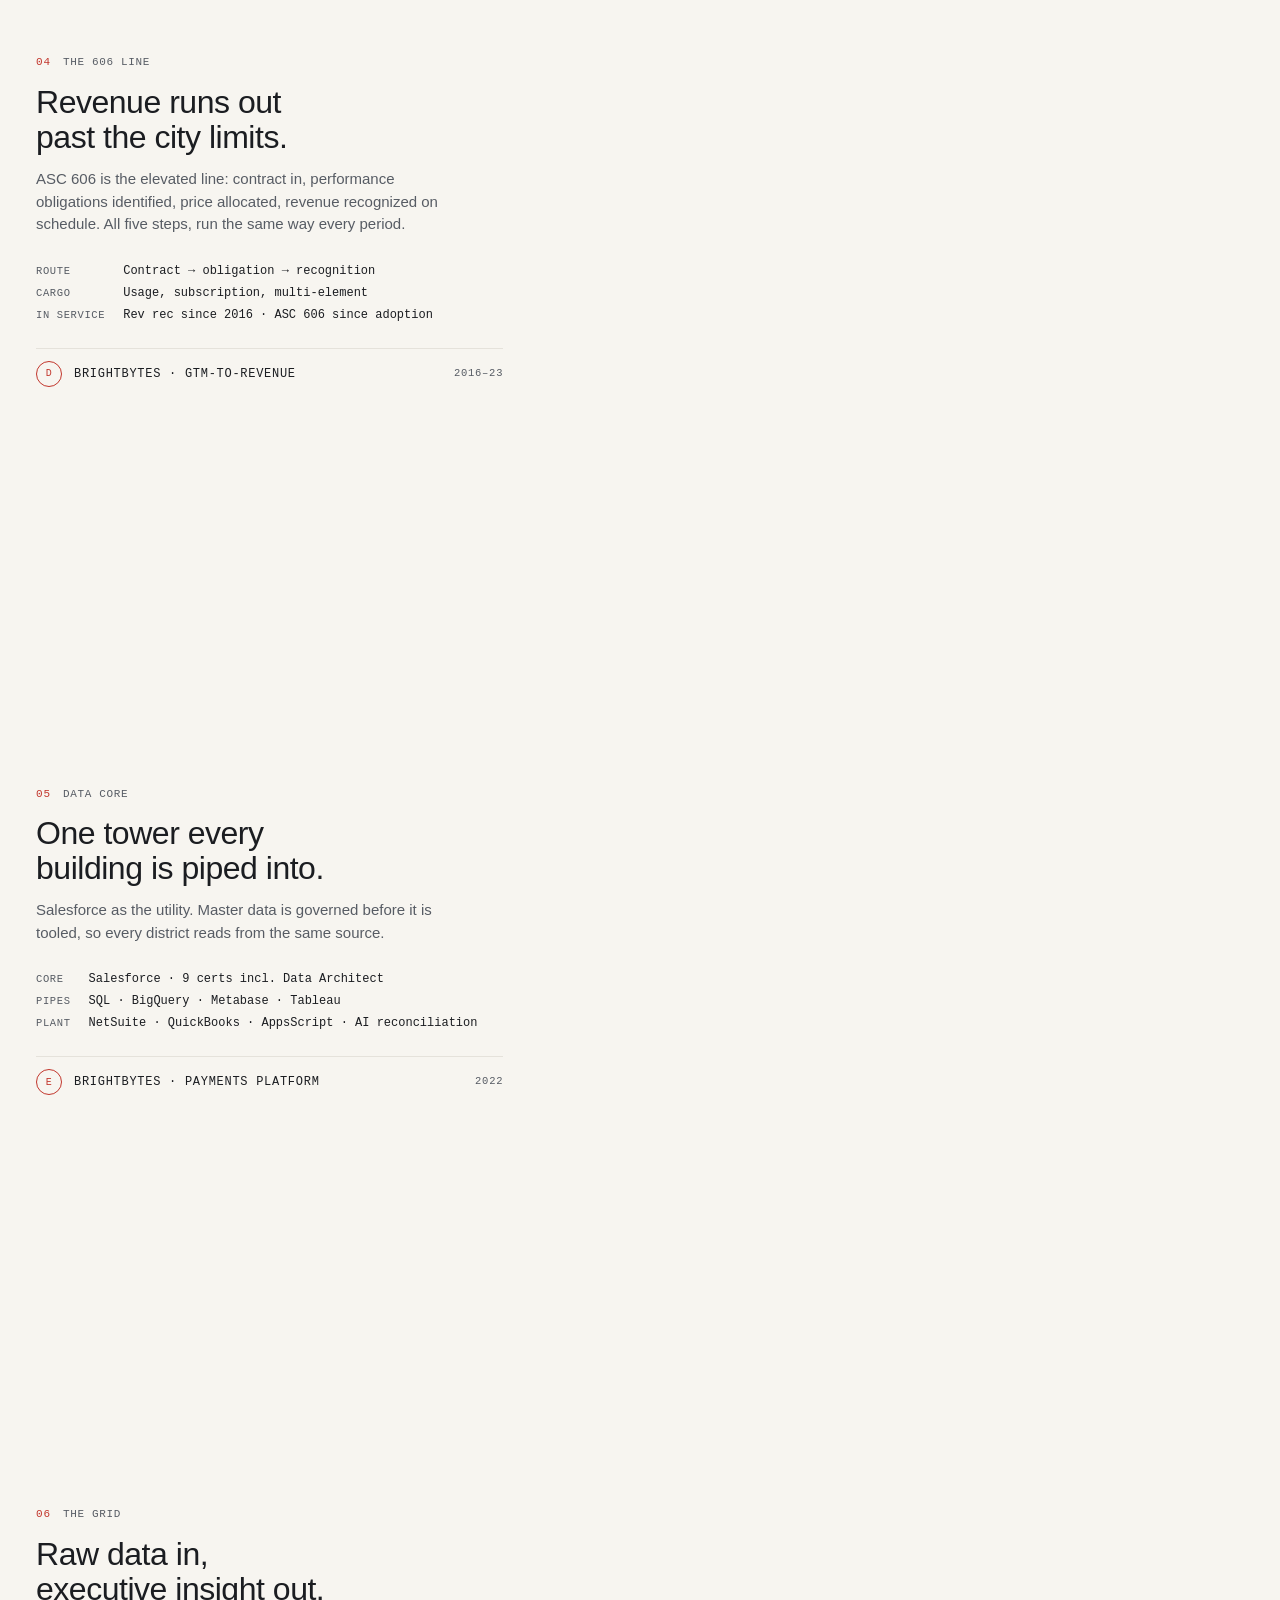
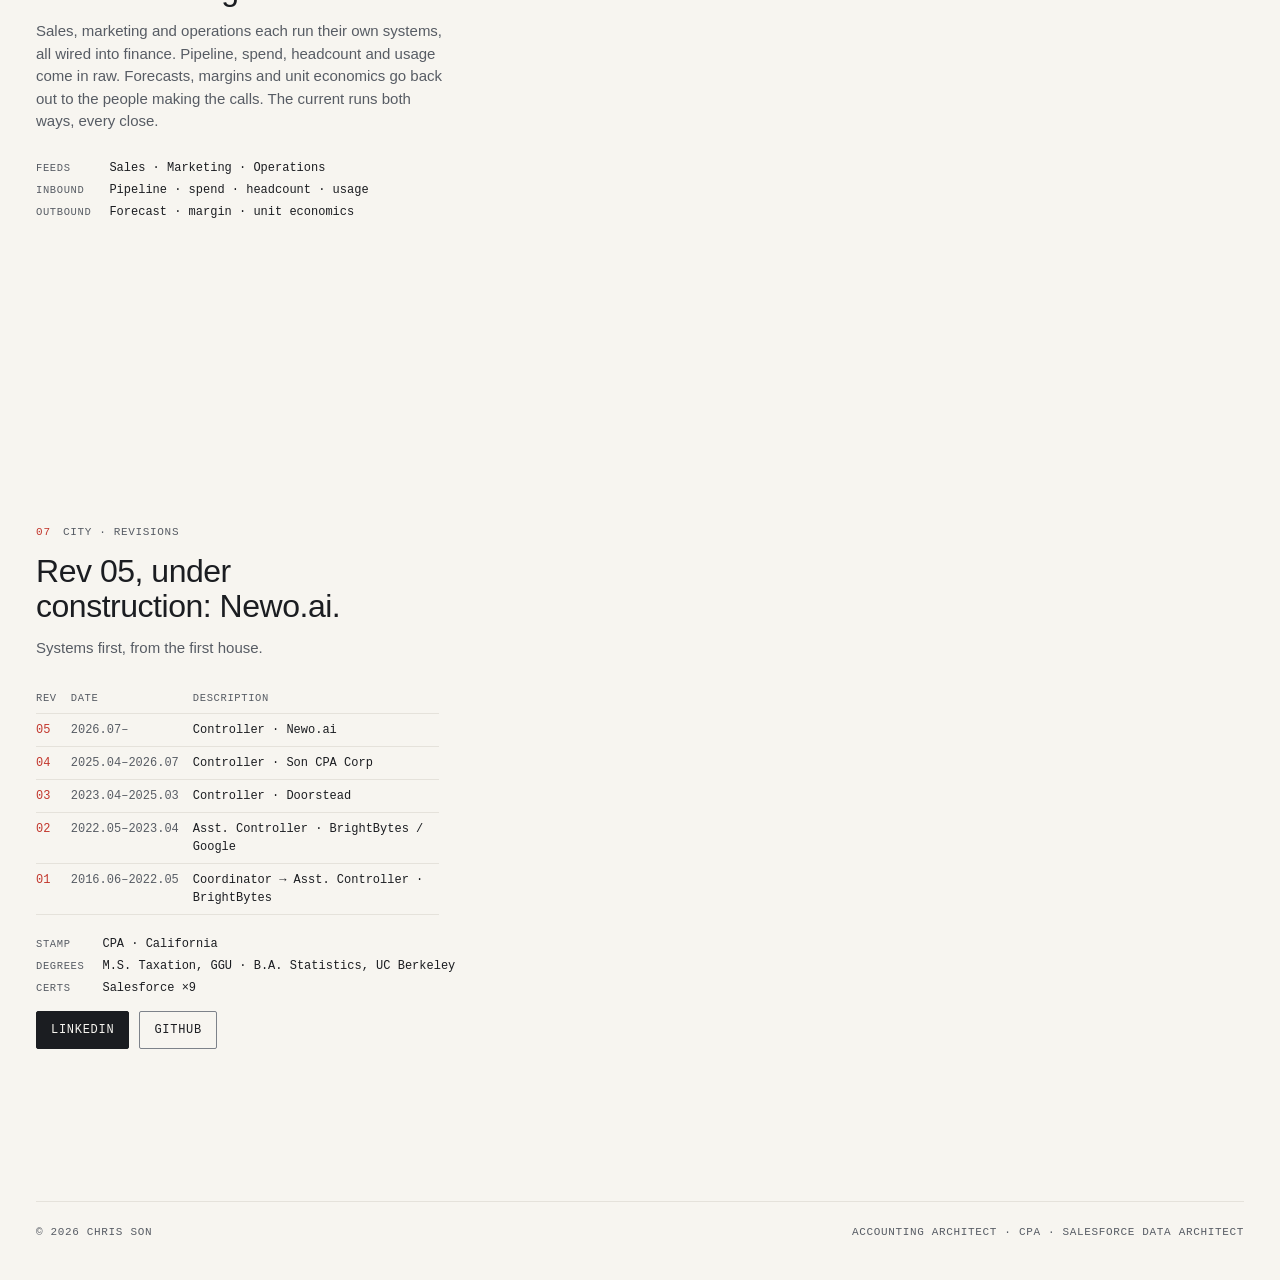
==== commit 33506dab: "Paint order: faint and mid lines always sit under black and colour lines Each stage is now emitted a" ====
--- a/index.html
+++ b/index.html
@@ -154,7 +154,7 @@
   animation:ac 1.3s ease-in-out infinite alternate;animation-play-state:paused}
 svg g.s.cur .ac{opacity:1;transition-delay:.9s;animation-play-state:running}
 svg g.m{cursor:crosshair}
-svg g.m:hover .k,svg g.m:hover .l{stroke:var(--accent)}
+svg g.m.hv .k,svg g.m.hv .l{stroke:var(--accent)}
 /* title block: HTML in screen space so it stays legible whatever the drawing's scale */
 .dw{position:relative;width:100%}
 .tb{position:absolute;right:2.5%;bottom:2.5%;border:1px solid var(--ink);background:var(--paper);
@@ -327,12 +327,14 @@
 var TW=16,TH=8,ZH=12,OX=400,OY=110;
 function P(x,y,z){return [OX+(x-y)*TW,OY+(x+y)*TH-(z||0)*ZH];}
 var stages=[],cnt=0,cur=0;
-function S(n){cur=n;cnt=0;if(!stages[n])stages[n]='';}
+/* each stage paints in three layers so faint and mid lines always sit UNDER black and colour ones, across all stages */
+function S(n){cur=n;cnt=0;if(!stages[n])stages[n]=['','',''];}
+function lay(c){return c==='f'||!c.indexOf('f ')?0:c==='l'||!c.indexOf('l ')?1:2;}
 function seg(a,b,c){var p=P(a[0],a[1],a[2]),q=P(b[0],b[1],b[2]);
-  stages[cur]+='<line class="p '+c+'" x1="'+p[0].toFixed(1)+'" y1="'+p[1].toFixed(1)+'" x2="'+q[0].toFixed(1)+'" y2="'+q[1].toFixed(1)+'" pathLength="1" style="--i:'+(cnt++)+'"/>';}
-function path(dstr,c){stages[cur]+='<path class="p '+c+'" d="'+dstr+'" pathLength="1" style="--i:'+(cnt++)+'"/>';}
+  stages[cur][lay(c)]+='<line class="p '+c+'" x1="'+p[0].toFixed(1)+'" y1="'+p[1].toFixed(1)+'" x2="'+q[0].toFixed(1)+'" y2="'+q[1].toFixed(1)+'" pathLength="1" style="--i:'+(cnt++)+'"/>';}
+function path(dstr,c){stages[cur][lay(c)]+='<path class="p '+c+'" d="'+dstr+'" pathLength="1" style="--i:'+(cnt++)+'"/>';}
 function poly(pts,c,close){var s='';for(var i=0;i<pts.length;i++){var p=P(pts[i][0],pts[i][1],pts[i][2]);s+=(i?'L':'M')+p[0].toFixed(1)+' '+p[1].toFixed(1);}path(s+(close?'Z':''),c);}
-function txt(x,y,z,t,c,anchor,rot){var p=P(x,y,z),x1=p[0].toFixed(1),y1=p[1].toFixed(1);stages[cur]+='<text class="'+(c||'')+'" x="'+x1+'" y="'+y1+'"'+(anchor?' text-anchor="'+anchor+'"':'')+(rot?' transform="rotate('+rot+' '+x1+' '+y1+')"':'')+'>'+t+'</text>';}
+function txt(x,y,z,t,c,anchor,rot){var p=P(x,y,z),x1=p[0].toFixed(1),y1=p[1].toFixed(1);stages[cur][2]+='<text class="'+(c||'')+'" x="'+x1+'" y="'+y1+'"'+(anchor?' text-anchor="'+anchor+'"':'')+(rot?' transform="rotate('+rot+' '+x1+' '+y1+')"':'')+'>'+t+'</text>';}
 /* box with hidden edges faint */
 function box(x,y,w,dp,h,c,hid){c=c||'k';hid=hid===undefined?'f':hid;
   poly([[x,y,h],[x+w,y,h],[x+w,y+dp,h],[x,y+dp,h]],c,true);
@@ -345,8 +347,8 @@
    :('M'+(p[0]-rx).toFixed(1)+' '+p[1].toFixed(1)+'A'+rx+' '+ry+' 0 1 0 '+(p[0]+rx).toFixed(1)+' '+p[1].toFixed(1)+'A'+rx+' '+ry+' 0 1 0 '+(p[0]-rx).toFixed(1)+' '+p[1].toFixed(1)),c);}
 function cyl(x,y,r,h,c){c=c||'k';ell(x,y,h,r,c);ell(x,y,0,r,c,true);
   var p=P(x,y,0);var rx=r*TW;
-  stages[cur]+='<line class="p '+c+'" x1="'+(p[0]-rx).toFixed(1)+'" y1="'+(p[1]).toFixed(1)+'" x2="'+(p[0]-rx).toFixed(1)+'" y2="'+(p[1]-h*ZH).toFixed(1)+'" pathLength="1" style="--i:'+(cnt++)+'"/>';
-  stages[cur]+='<line class="p '+c+'" x1="'+(p[0]+rx).toFixed(1)+'" y1="'+(p[1]).toFixed(1)+'" x2="'+(p[0]+rx).toFixed(1)+'" y2="'+(p[1]-h*ZH).toFixed(1)+'" pathLength="1" style="--i:'+(cnt++)+'"/>';}
+  stages[cur][lay(c)]+='<line class="p '+c+'" x1="'+(p[0]-rx).toFixed(1)+'" y1="'+(p[1]).toFixed(1)+'" x2="'+(p[0]-rx).toFixed(1)+'" y2="'+(p[1]-h*ZH).toFixed(1)+'" pathLength="1" style="--i:'+(cnt++)+'"/>';
+  stages[cur][lay(c)]+='<line class="p '+c+'" x1="'+(p[0]+rx).toFixed(1)+'" y1="'+(p[1]).toFixed(1)+'" x2="'+(p[0]+rx).toFixed(1)+'" y2="'+(p[1]-h*ZH).toFixed(1)+'" pathLength="1" style="--i:'+(cnt++)+'"/>';}
 /* conveyor belt: two rails + chevrons */
 function belt(a,b,z,c){c=c||'l';var dx=b[0]-a[0],dy=b[1]-a[1],L=Math.sqrt(dx*dx+dy*dy),ux=dx/L,uy=dy/L,nx=-uy*.22,ny=ux*.22;
   seg([a[0]+nx,a[1]+ny,z],[b[0]+nx,b[1]+ny,z],c);seg([a[0]-nx,a[1]-ny,z],[b[0]-nx,b[1]-ny,z],c);
@@ -374,7 +376,7 @@
 /* power line: two conductors on H-frame poles every 2 units, plus an animated current overlay */
 /* each end may carry its own height ([x,y,z]) so pulses can ride a sloped conductor; z is the fallback */
 function ac(a,b,z){var p=P(a[0],a[1],a[2]==null?z:a[2]),q=P(b[0],b[1],b[2]==null?z:b[2]);
-  stages[cur]+='<line class="ac" x1="'+p[0].toFixed(1)+'" y1="'+p[1].toFixed(1)+'" x2="'+q[0].toFixed(1)+'" y2="'+q[1].toFixed(1)+'"/>';}
+  stages[cur][2]+='<line class="ac" x1="'+p[0].toFixed(1)+'" y1="'+p[1].toFixed(1)+'" x2="'+q[0].toFixed(1)+'" y2="'+q[1].toFixed(1)+'"/>';}
 function grid(a,b,z){var L=dist(a,b),ux=(b[0]-a[0])/L,uy=(b[1]-a[1])/L,nx=-uy*.2,ny=ux*.2;
   seg([a[0]+nx,a[1]+ny,z],[b[0]+nx,b[1]+ny,z],'y');seg([a[0]-nx,a[1]-ny,z],[b[0]-nx,b[1]-ny,z],'y');
   for(var t=0;t<=L+.01;t+=2){var x=a[0]+ux*t,y=a[1]+uy*t;
@@ -465,15 +467,19 @@
 poly([[-.9,-.9,0],[24.9,-.9,0],[24.9,24.9,0],[-.9,24.9,0]],'l',true);
 
 var svg=document.getElementById('dwg'),lens=document.getElementById('cam'),html='';
-for(var k=0;k<8;k++)html+='<g class="s'+(k?' m':' on init')+'" id="g'+k+'">'+stages[k]+'</g>';
+for(var L=0;L<3;L++)for(var k=0;k<8;k++)html+='<g class="s'+(k?' m':' on init')+'" id="g'+k+(L<2?'_'+L:'')+'" data-k="'+k+'">'+stages[k][L]+'</g>';
 svg.innerHTML=html;
 
 /* ---------- camera: [world x, world y, scale] ---------- */
 var cam=[[12,12.5,2.6],[14,11,2],[10.5,9,1.5],[13,13,1.3],[21,8,1.25],[11,16,1.2],[3.8,14,1.9],[12,12,1]];
-var gs=[];for(k=0;k<8;k++)gs.push(document.getElementById('g'+k));
+var gs=[];for(k=0;k<8;k++)gs.push(svg.querySelectorAll('g.s[data-k="'+k+'"]'));
+function cls(k,n,on){for(var i=0;i<gs[k].length;i++)gs[k][i].classList.toggle(n,on);}
+/* a stage spans three layer groups, so hover is mirrored onto all of them */
+var hv=-1;svg.addEventListener('pointerover',function(e){var g=e.target.closest&&e.target.closest('g.m'),n=g?+g.getAttribute('data-k'):-1;if(n===hv)return;if(hv>=0)cls(hv,'hv',false);hv=n;if(hv>=0)cls(hv,'hv',true);});
+svg.addEventListener('pointerleave',function(){if(hv>=0)cls(hv,'hv',false);hv=-1;});
 var tb=document.getElementById('tb');
 var st=0,pending=false;
-function apply(){pending=false;for(var k=0;k<8;k++){gs[k].classList.toggle('on',k<=st);gs[k].classList.toggle('cur',k===st);}
+function apply(){pending=false;for(var k=0;k<8;k++){cls(k,'on',k<=st);cls(k,'cur',k===st);}
   var c=cam[st],p=P(c[0],c[1],0),s=c[2];
   /* viewBox center 400,310 -> zoom toward world point */
   var tx=(400-p[0]*s)/800*100,ty=(310-p[1]*s)/620*100;
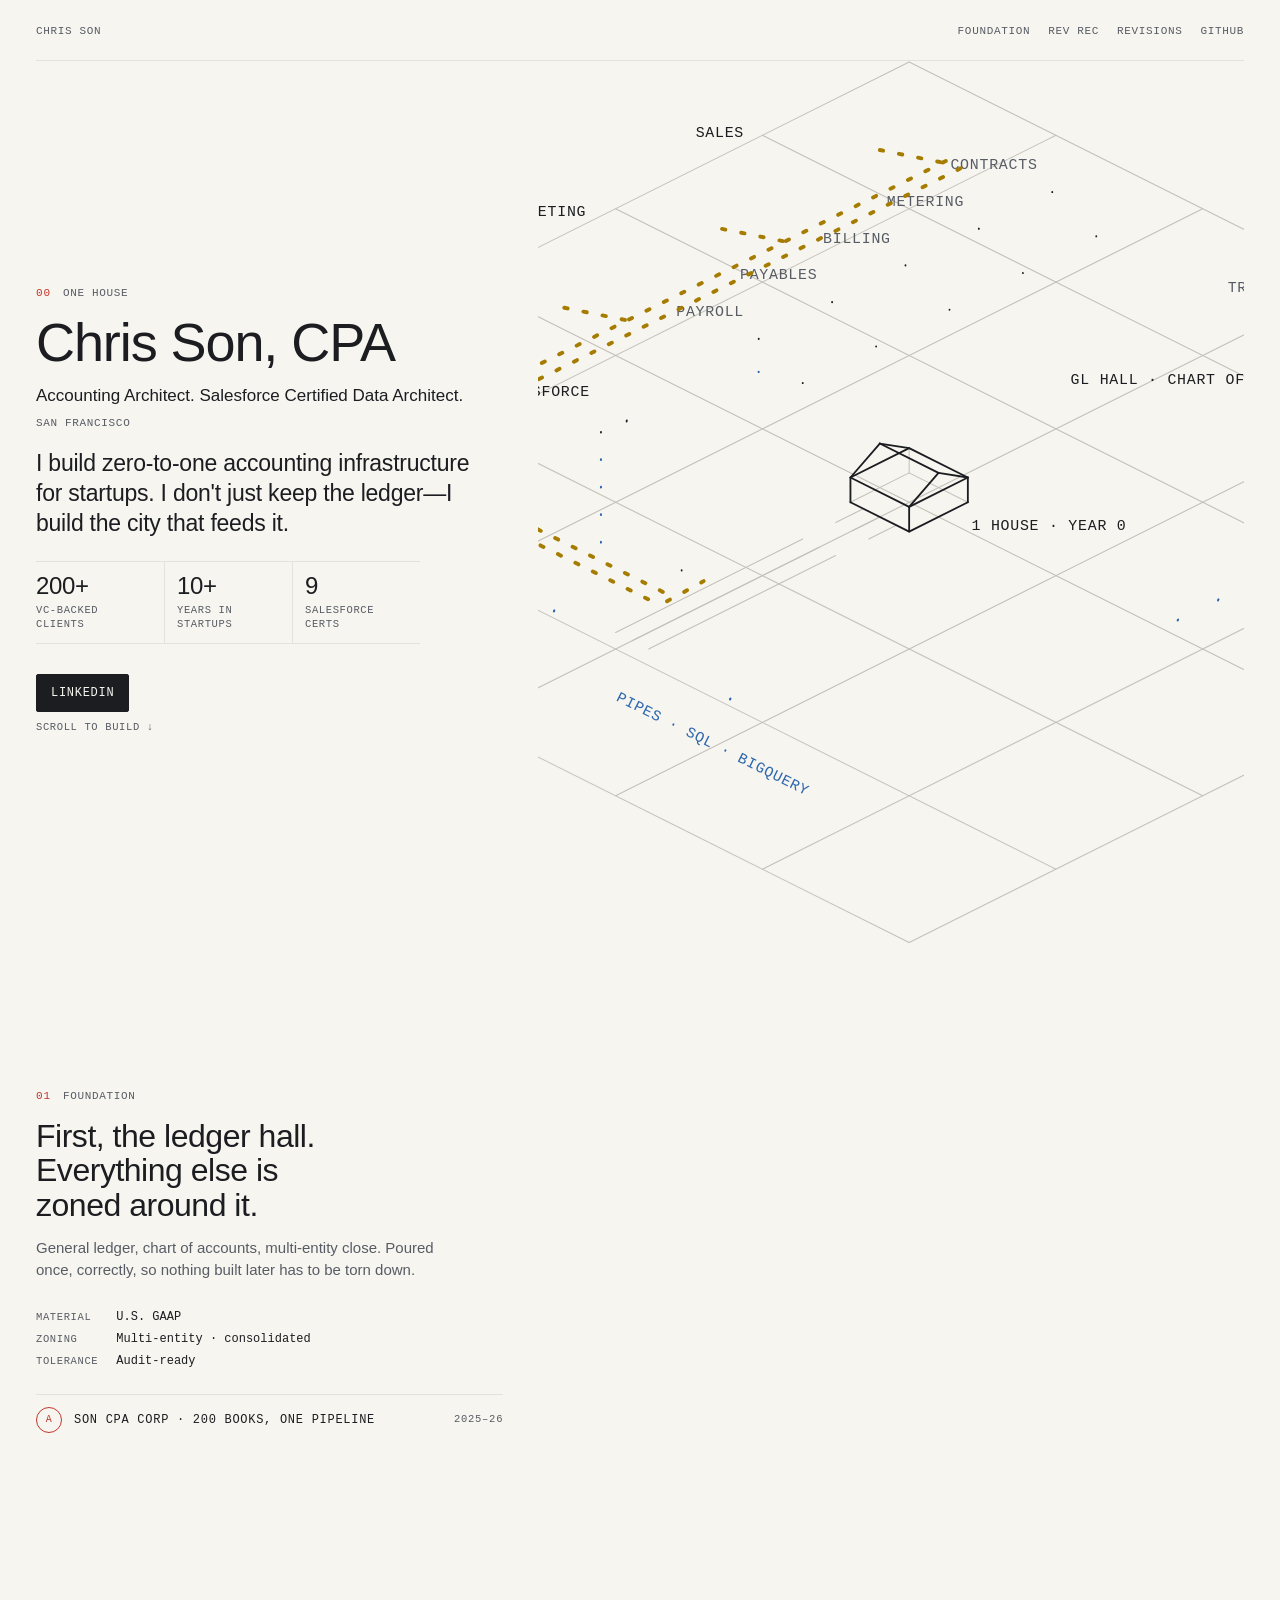
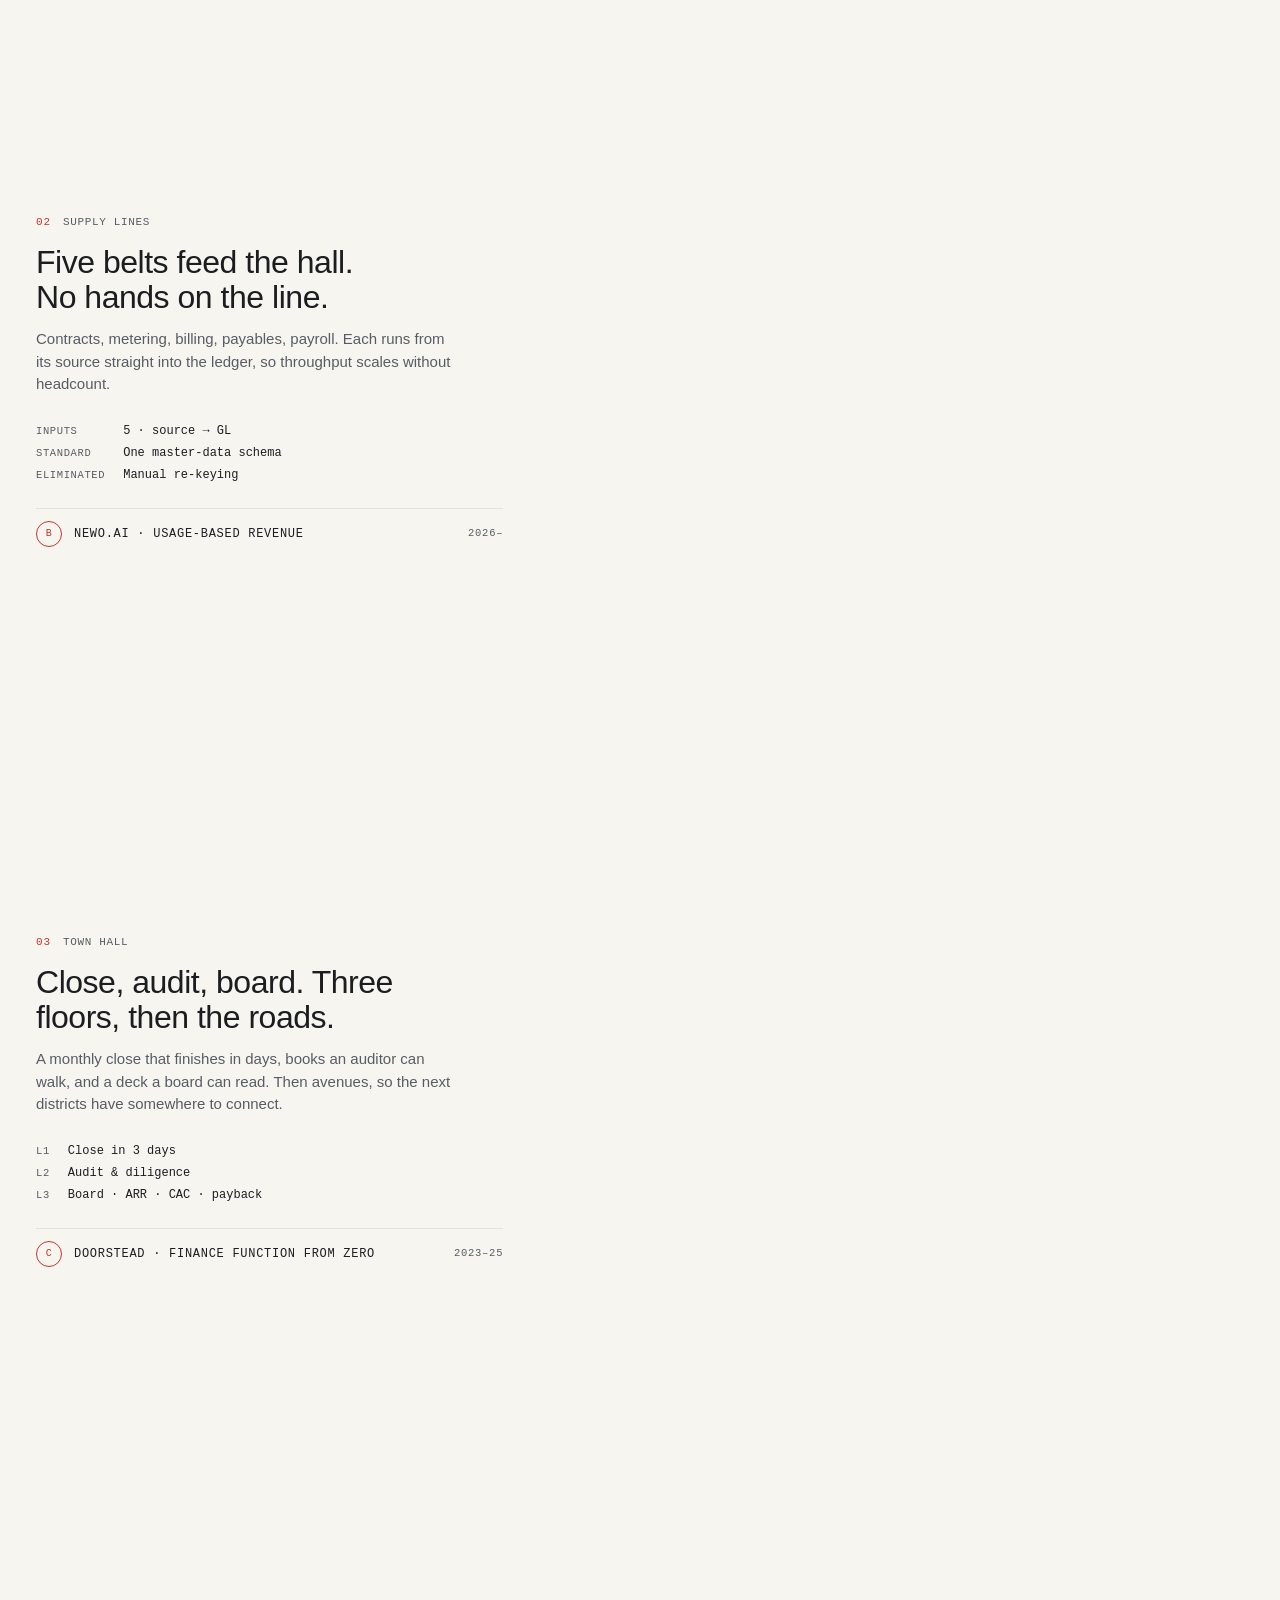
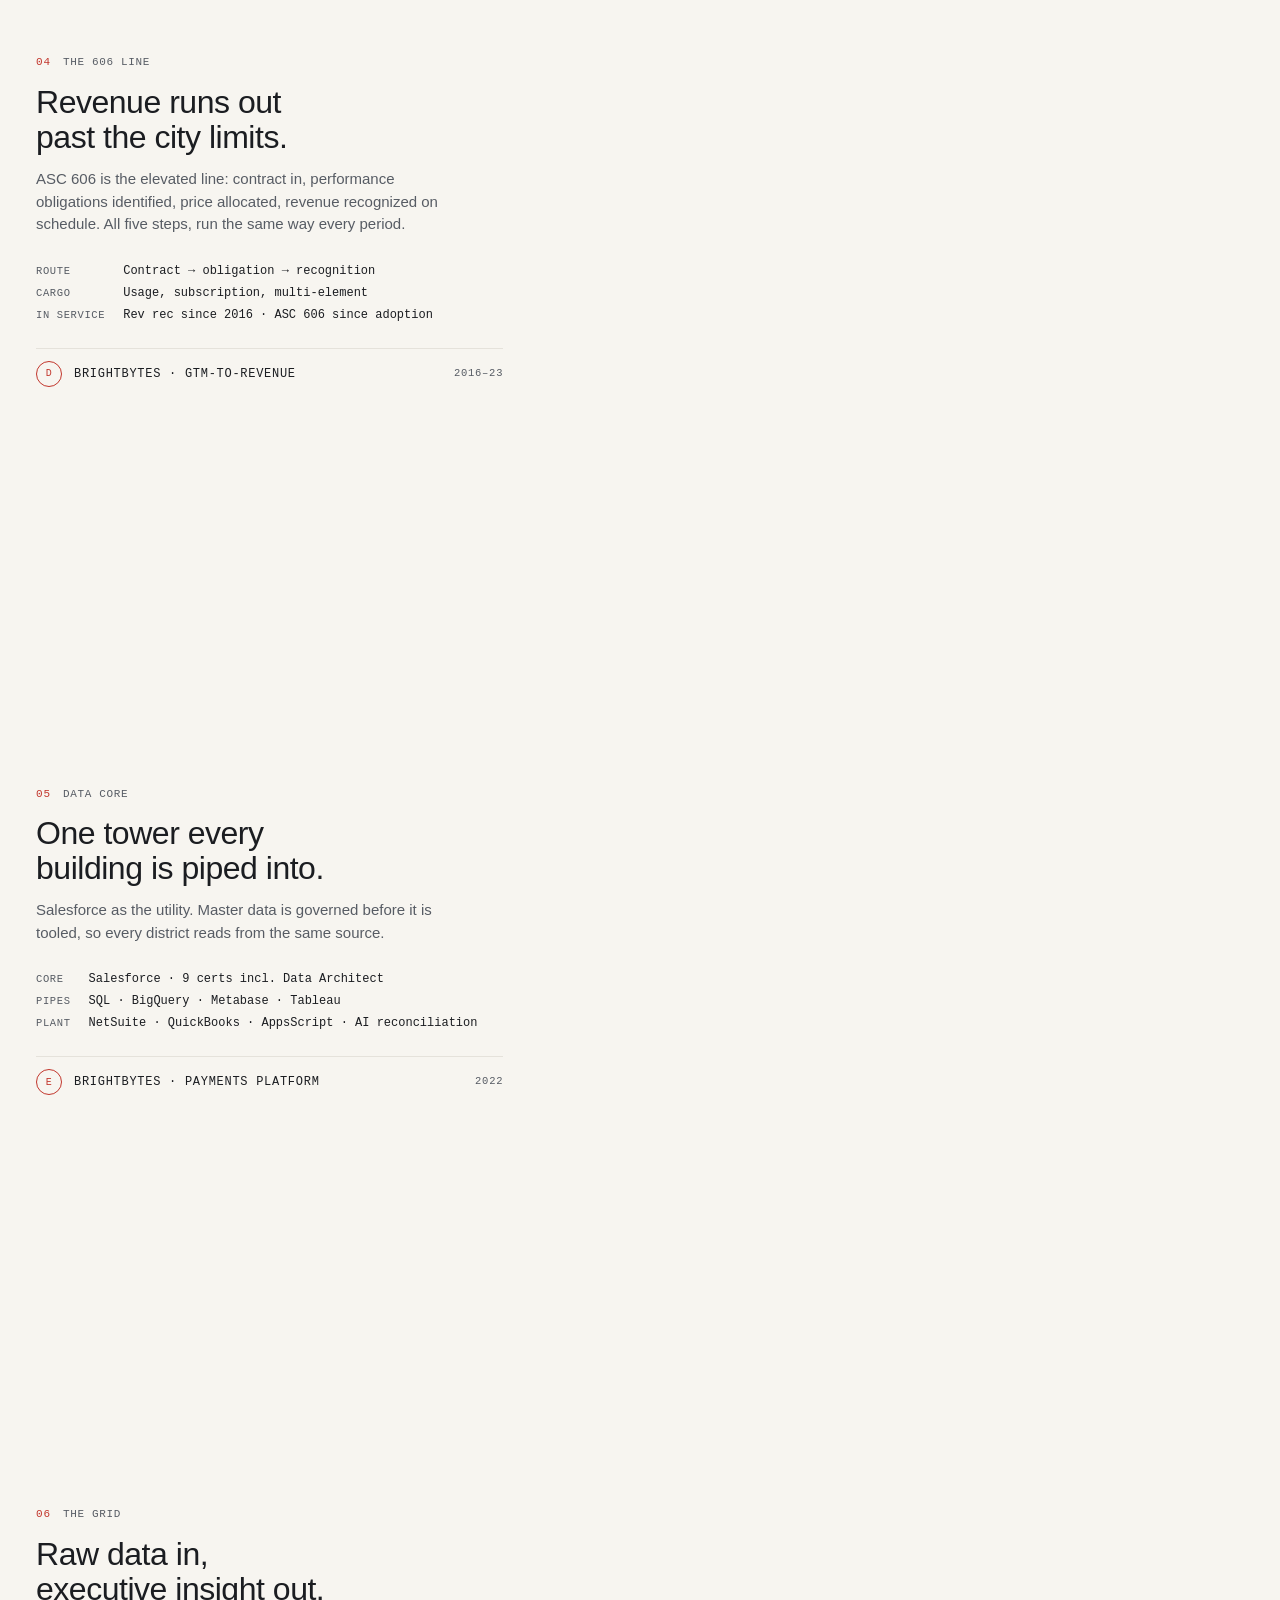
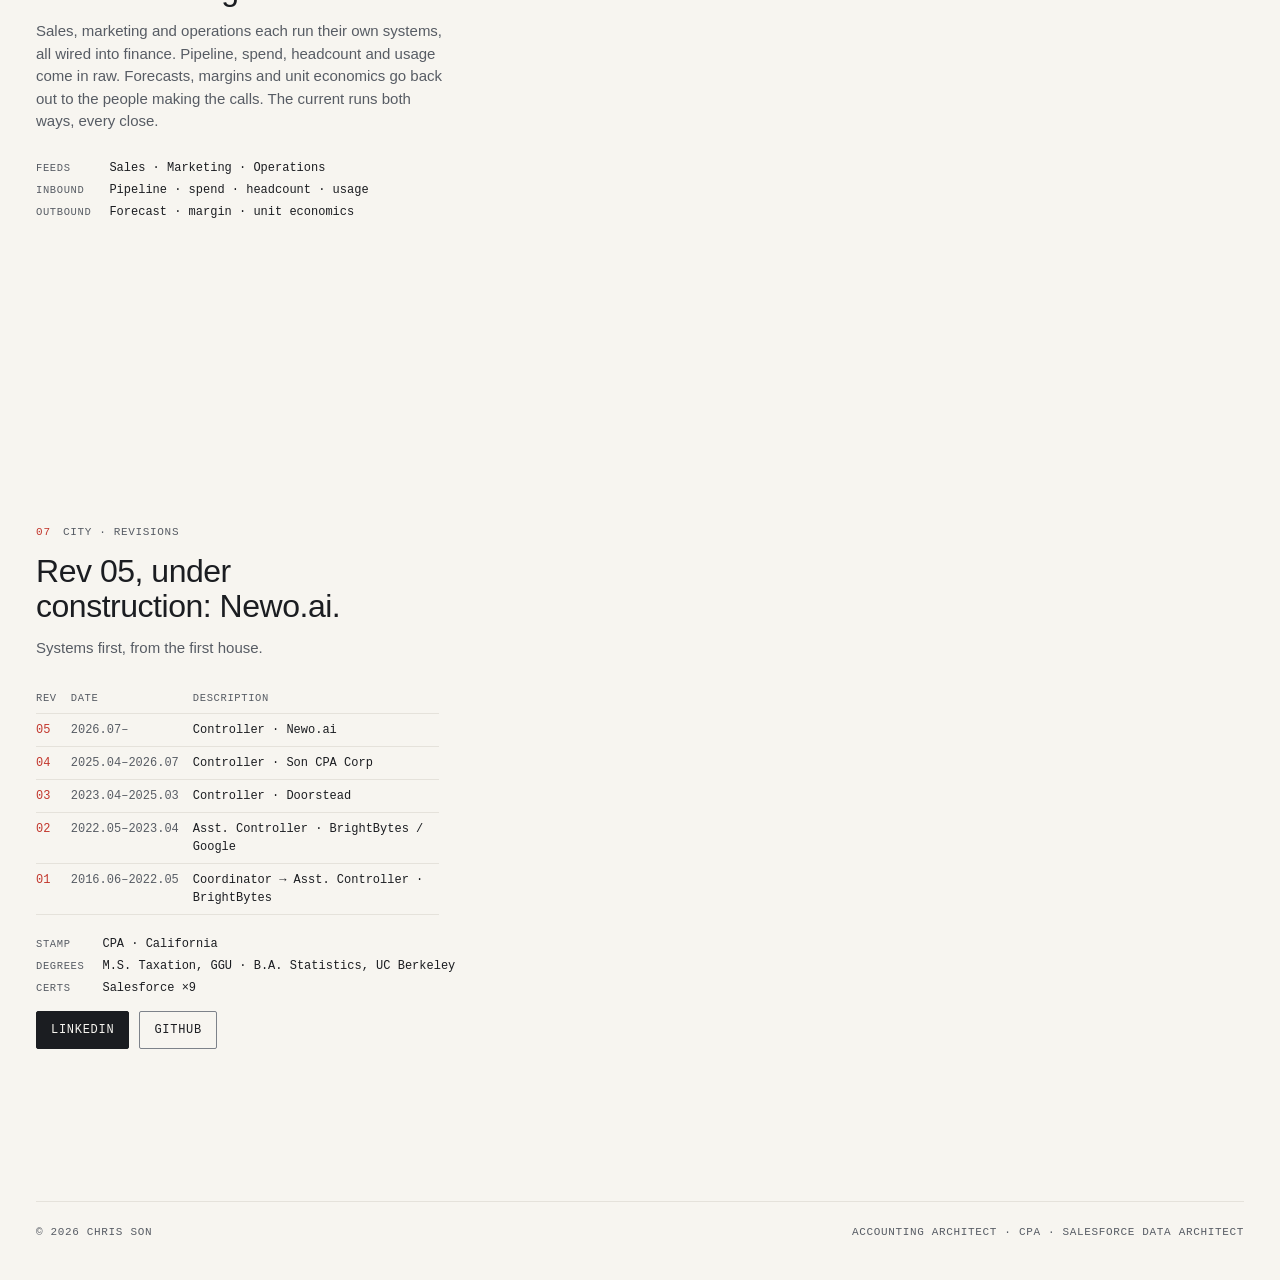
==== commit 0572184c: "Redraw the city on a real street plan; black roof hip The old drawing ran roads straight through the" ====
--- a/index.html
+++ b/index.html
@@ -336,7 +336,7 @@
 function poly(pts,c,close){var s='';for(var i=0;i<pts.length;i++){var p=P(pts[i][0],pts[i][1],pts[i][2]);s+=(i?'L':'M')+p[0].toFixed(1)+' '+p[1].toFixed(1);}path(s+(close?'Z':''),c);}
 function txt(x,y,z,t,c,anchor,rot){var p=P(x,y,z),x1=p[0].toFixed(1),y1=p[1].toFixed(1);stages[cur][2]+='<text class="'+(c||'')+'" x="'+x1+'" y="'+y1+'"'+(anchor?' text-anchor="'+anchor+'"':'')+(rot?' transform="rotate('+rot+' '+x1+' '+y1+')"':'')+'>'+t+'</text>';}
 /* box with hidden edges faint */
-function box(x,y,w,dp,h,c,hid){c=c||'k';hid=hid===undefined?'f':hid;
+function box(x,y,w,dp,h,c,hid){c=c||'k';hid=hid===undefined?'f':hid;keep(x,y,w,dp);
   poly([[x,y,h],[x+w,y,h],[x+w,y+dp,h],[x,y+dp,h]],c,true);
   seg([x+w,y,0],[x+w,y,h],c);seg([x+w,y+dp,0],[x+w,y+dp,h],c);seg([x,y+dp,0],[x,y+dp,h],c);
   poly([[x+w,y,0],[x+w,y+dp,0],[x,y+dp,0]],c);
@@ -345,21 +345,18 @@
 function ell(x,y,z,r,c,half){var p=P(x,y,z),rx=r*TW,ry=r*TH;
   path(half?('M'+(p[0]-rx).toFixed(1)+' '+p[1].toFixed(1)+'A'+rx+' '+ry+' 0 0 0 '+(p[0]+rx).toFixed(1)+' '+p[1].toFixed(1))
    :('M'+(p[0]-rx).toFixed(1)+' '+p[1].toFixed(1)+'A'+rx+' '+ry+' 0 1 0 '+(p[0]+rx).toFixed(1)+' '+p[1].toFixed(1)+'A'+rx+' '+ry+' 0 1 0 '+(p[0]-rx).toFixed(1)+' '+p[1].toFixed(1)),c);}
-function cyl(x,y,r,h,c){c=c||'k';ell(x,y,h,r,c);ell(x,y,0,r,c,true);
+function cyl(x,y,r,h,c){c=c||'k';keep(x-r,y-r,2*r,2*r);ell(x,y,h,r,c);ell(x,y,0,r,c,true);
   var p=P(x,y,0);var rx=r*TW;
   stages[cur][lay(c)]+='<line class="p '+c+'" x1="'+(p[0]-rx).toFixed(1)+'" y1="'+(p[1]).toFixed(1)+'" x2="'+(p[0]-rx).toFixed(1)+'" y2="'+(p[1]-h*ZH).toFixed(1)+'" pathLength="1" style="--i:'+(cnt++)+'"/>';
   stages[cur][lay(c)]+='<line class="p '+c+'" x1="'+(p[0]+rx).toFixed(1)+'" y1="'+(p[1]).toFixed(1)+'" x2="'+(p[0]+rx).toFixed(1)+'" y2="'+(p[1]-h*ZH).toFixed(1)+'" pathLength="1" style="--i:'+(cnt++)+'"/>';}
 /* conveyor belt: two rails + chevrons */
-function belt(a,b,z,c){c=c||'l';var dx=b[0]-a[0],dy=b[1]-a[1],L=Math.sqrt(dx*dx+dy*dy),ux=dx/L,uy=dy/L,nx=-uy*.22,ny=ux*.22;
+function belt(a,b,z,c){c=c||'l';keep(Math.min(a[0],b[0])-.3,Math.min(a[1],b[1])-.3,Math.abs(b[0]-a[0])+.6,Math.abs(b[1]-a[1])+.6);var dx=b[0]-a[0],dy=b[1]-a[1],L=Math.sqrt(dx*dx+dy*dy),ux=dx/L,uy=dy/L,nx=-uy*.22,ny=ux*.22;
   seg([a[0]+nx,a[1]+ny,z],[b[0]+nx,b[1]+ny,z],c);seg([a[0]-nx,a[1]-ny,z],[b[0]-nx,b[1]-ny,z],c);
   for(var t=.6;t<L-.3;t+=.8){var cx=a[0]+ux*t,cy=a[1]+uy*t;
     poly([[cx-ux*.25+nx*.8,cy-uy*.25+ny*.8,z],[cx,cy,z],[cx-ux*.25-nx*.8,cy-uy*.25-ny*.8,z]],'f');}}
-function road(a,b,c){var dx=b[0]-a[0],dy=b[1]-a[1],L=Math.sqrt(dx*dx+dy*dy),nx=-dy/L*.45,ny=dx/L*.45;
-  seg([a[0]+nx,a[1]+ny,0],[b[0]+nx,b[1]+ny,0],c||'l');seg([a[0]-nx,a[1]-ny,0],[b[0]-nx,b[1]-ny,0],c||'l');
-  seg([a[0],a[1],0],[b[0],b[1],0],'f ds');}
 function house(x,y,w,dp,h,c){c=c||'k';box(x,y,w,dp,h,c);
   var r=h+.7;seg([x,y+dp/2,r],[x+w,y+dp/2,r],c);
-  seg([x+w,y,h],[x+w,y+dp/2,r],c);seg([x+w,y+dp,h],[x+w,y+dp/2,r],c);seg([x,y+dp,h],[x,y+dp/2,r],c);seg([x,y,h],[x,y+dp/2,r],'f');}
+  seg([x+w,y,h],[x+w,y+dp/2,r],c);seg([x+w,y+dp,h],[x+w,y+dp/2,r],c);seg([x,y+dp,h],[x,y+dp/2,r],c);seg([x,y,h],[x,y+dp/2,r],c);}
 function pylonLine(a,b,z,c){seg(a.concat(z),b.concat(z),c);seg([a[0],a[1]+.25,z-.15],[b[0],b[1]+.25,z-.15],c);
   var dx=b[0]-a[0],dy=b[1]-a[1],L=Math.sqrt(dx*dx+dy*dy);
   for(var t=0;t<=L;t+=2){var px=a[0]+dx/L*t,py=a[1]+dy/L*t;seg([px,py,0],[px,py,z],'l');seg([px,py+.25,0],[px,py+.25,z-.15],'f');}}
@@ -367,7 +364,8 @@
 function pt(p){return p[0].toFixed(1)+' '+p[1].toFixed(1);}
 function dist(a,b){return Math.sqrt((b[0]-a[0])*(b[0]-a[0])+(b[1]-a[1])*(b[1]-a[1]));}
 /* utility pipe: axis-aligned runs with rounded elbows, flange tick where it enters the building */
-function pipe(pts,z,c){var d='M'+pt(P(pts[0][0],pts[0][1],z));
+function pipe(pts,z,c){for(var k=1;k<pts.length;k++)keep(Math.min(pts[k-1][0],pts[k][0])-.15,Math.min(pts[k-1][1],pts[k][1])-.15,Math.abs(pts[k][0]-pts[k-1][0])+.3,Math.abs(pts[k][1]-pts[k-1][1])+.3);
+  var d='M'+pt(P(pts[0][0],pts[0][1],z));
   for(var i=1;i<pts.length-1;i++){var a=pts[i-1],b=pts[i],n=pts[i+1],la=dist(a,b),ln=dist(b,n),ra=Math.min(.35,la/2),rn=Math.min(.35,ln/2);
     d+='L'+pt(P(b[0]+(a[0]-b[0])/la*ra,b[1]+(a[1]-b[1])/la*ra,z))+'Q'+pt(P(b[0],b[1],z))+' '+pt(P(b[0]+(n[0]-b[0])/ln*rn,b[1]+(n[1]-b[1])/ln*rn,z));}
   var e=pts[pts.length-1],q=pts[pts.length-2],l=dist(q,e),ux=(e[0]-q[0])/l,uy=(e[1]-q[1])/l;
@@ -377,91 +375,112 @@
 /* each end may carry its own height ([x,y,z]) so pulses can ride a sloped conductor; z is the fallback */
 function ac(a,b,z){var p=P(a[0],a[1],a[2]==null?z:a[2]),q=P(b[0],b[1],b[2]==null?z:b[2]);
   stages[cur][2]+='<line class="ac" x1="'+p[0].toFixed(1)+'" y1="'+p[1].toFixed(1)+'" x2="'+q[0].toFixed(1)+'" y2="'+q[1].toFixed(1)+'"/>';}
-function grid(a,b,z){var L=dist(a,b),ux=(b[0]-a[0])/L,uy=(b[1]-a[1])/L,nx=-uy*.2,ny=ux*.2;
+function grid(a,b,z){keep(Math.min(a[0],b[0])-.4,Math.min(a[1],b[1])-.4,Math.abs(b[0]-a[0])+.8,Math.abs(b[1]-a[1])+.8);var L=dist(a,b),ux=(b[0]-a[0])/L,uy=(b[1]-a[1])/L,nx=-uy*.2,ny=ux*.2;
   seg([a[0]+nx,a[1]+ny,z],[b[0]+nx,b[1]+ny,z],'y');seg([a[0]-nx,a[1]-ny,z],[b[0]-nx,b[1]-ny,z],'y');
   for(var t=0;t<=L+.01;t+=2){var x=a[0]+ux*t,y=a[1]+uy*t;
     seg([x+nx,y+ny,0],[x+nx,y+ny,z+.2],'l');seg([x-nx,y-ny,0],[x-nx,y-ny,z+.2],'l');seg([x+nx*1.6,y+ny*1.6,z],[x-nx*1.6,y-ny*1.6,z],'l');}
   ac([a[0]+nx,a[1]+ny],[b[0]+nx,b[1]+ny],z);ac([a[0]-nx,a[1]-ny],[b[0]-nx,b[1]-ny],z);}
 
-/* ---- Stage 0: ground + one house ---- */
+/* ---------- city plan ----------
+   Laid out like a real town: a street grid defines the blocks, buildings sit inside blocks with a setback,
+   water mains run UNDER the streets with short laterals into each building, power runs on poles in the street
+   verge with service drops, and anything that must cross a street (the 606 line, the plant conveyor) bridges it.
+   Every footprint, right-of-way and corridor registers in occ[], so the stage-7 infill can never land on one. */
+var occ=[];function keep(x,y,w,d){occ.push([x,y,w,d]);}
+/* streets: h=1 runs east-west at y=c, h=0 runs north-south at x=c; [a,b] is its extent, w its half-width */
+var ST=[];function street(h,c,a,b,w){w=w||.45;ST.push({h:h,c:c,a:a,b:b,w:w});if(h)keep(a,c-w,b-a,2*w);else keep(c-w,a,2*w,b-a);return ST.length-1;}
+var FIRST=street(0,12,12.8,24),CENTER=street(1,14,0,24),MAIN=street(1,20,0,24),WEST=street(0,5.5,0,24),EAST=street(0,18.7,0,24),
+    LANE=street(0,15.5,12,13.55,.3),NORTH=street(1,1,0,24);
+/* draw street i between p and q: kerb lines break wherever another street opens onto that side, so junctions read as junctions */
+function paved(i,p,q,c){var s=ST[i];c=c||'l';for(var side=-1;side<=1;side++){var e=s.c+side*s.w,cuts=[];
+    for(var j=0;j<ST.length;j++){var t=ST[j];if(j!==i&&t.h!==s.h&&t.a<=e+.01&&t.b>=e-.01&&t.c+t.w>p&&t.c-t.w<q)cuts.push([t.c-t.w,t.c+t.w]);}
+    cuts.sort(function(m,n){return m[0]-n[0];});var at=p;cuts.push([q,q]);
+    for(var k=0;k<cuts.length;k++){var to=Math.min(cuts[k][0],q);if(to-at>.05){if(s.h)seg([at,e,0],[to,e,0],side?c:'f');else seg([e,at,0],[e,to,0],side?c:'f');}at=Math.max(at,cuts[k][1]);}}}
+/* legs under an elevated run */
+function bent(x,y,z,nx,ny){seg([x+nx,y+ny,0],[x+nx,y+ny,z],'l');seg([x-nx,y-ny,0],[x-nx,y-ny,z],'l');}
+/* a valve ring where a lateral tees off a main */
+function tee(x,y){ell(x,y,0,.13,'b');}
+
+/* ---- Stage 0: ground + one house at the head of what becomes First St ---- */
 S(0);
 for(var g=0;g<=24;g+=4){seg([g,0,0],[g,24,0],'f');seg([0,g,0],[24,g,0],'f');}
 house(11.2,11.2,1.6,1.6,.9);
-road([12,12.8],[12,18],'f');
+paved(FIRST,12.8,20,'f');
 txt(13.6,11.9,0,'1 HOUSE · YEAR 0','lab','start');
 txt(0,24,0,'DATUM 0.00','','start');
 
-/* ---- Stage 1: ledger hall ---- */
+/* ---- Stage 1: ledger hall, its entities across the way, and the first paved street ---- */
 S(1);
 poly([[13,8,0],[18,8,0],[18,12,0],[13,12,0]],'a ds',true);
 box(13,8,5,4,1.1);
 floors(13,8,5,4,[.55],'f');
-box(18.4,9,.8,.8,.5,'l');box(18.4,10.2,.8,.8,.5,'l');box(18.4,11.4,.8,.8,.5,'l');
-road([12,12.8],[12,18]);road([12,14],[13,14]);
-txt(13,7.4,1.1,'GL HALL · CHART OF ACCOUNTS','lab','start');
-txt(19.4,9,0,'ENTITIES','','start');
-
-/* ---- Stage 2: silos + belts ---- */
+box(19.5,9.9,.8,.8,.5,'l');box(19.5,11.1,.8,.8,.5,'l');box(19.5,12.3,.8,.8,.5,'l');
+paved(FIRST,12.8,20);paved(CENTER,12.45,16.4);paved(LANE,12,13.55);
+txt(11.8,7.4,1.1,'GL HALL · CHART OF ACCOUNTS','lab','start');
+txt(20.7,10.7,0,'ENTITIES','','start');
+
+/* ---- Stage 2: silos + belts, all inside one yard so no conveyor ever crosses a street ---- */
 S(2);
 var names=['CONTRACTS','METERING','BILLING','PAYABLES','PAYROLL'];
-for(var i=0;i<5;i++){var sy=4+i*2;cyl(6.5,sy+.5,.6,1.6);belt([7.3,sy+.5],[11.3,sy+.5],.15);txt(5.6,sy+.6,1.9,names[i],'','end');}
-belt([11.5,4.3],[11.5,10.5],.15);belt([11.5,10.5],[13,10.5],.15);
-txt(11.5,3.4,.3,'TRUNK → GL','','middle');
-
-/* ---- Stage 3: tower + avenues ---- */
+for(var i=0;i<5;i++){var sy=2+i*2;cyl(7,sy+.5,.6,1.6);belt([7.8,sy+.5],[11.28,sy+.5],.15);txt(6.1,sy+.6,1.9,names[i],'','end');}
+belt([11.5,2.3],[11.5,10.5],.15);belt([11.5,10.5],[13,10.5],.15);
+txt(11.5,1.5,.3,'TRUNK → GL','','middle');
+
+/* ---- Stage 3: town hall on the corner of First and Center, then the avenues ---- */
 S(3);
-box(13,13,4,4,3);
-floors(13,13,4,4,[1,2],'l');
-poly([[13,13,3.35],[17,13,3.35],[17,17,3.35],[13,17,3.35]],'f',true);seg([17,13,3],[17,13,3.35],'f');seg([17,17,3],[17,17,3.35],'f');seg([13,17,3],[13,17,3.35],'f');
-txt(17.4,13,3.1,'L3 BOARD','','start');txt(17.4,13,2.1,'L2 AUDIT','','start');txt(17.4,13,1.1,'L1 CLOSE','','start');
-road([0,18.5],[24,18.5]);road([12,0],[12,24]);
-txt(1,18.2,0,'MAIN AVE','','start');
-
-/* ---- Stage 4: ASC 606 elevated line + plant ---- */
+box(13,15,4,4,3);
+floors(13,15,4,4,[1,2],'l');
+poly([[13,15,3.35],[17,15,3.35],[17,19,3.35],[13,19,3.35]],'f',true);seg([17,15,3],[17,15,3.35],'f');seg([17,19,3],[17,19,3.35],'f');seg([13,19,3],[13,19,3.35],'f');
+txt(17.5,17.4,3.1,'L3 BOARD','','start');txt(17.5,17.4,2.1,'L2 AUDIT','','start');txt(17.5,17.4,1.1,'L1 CLOSE','','start');
+paved(MAIN,0,24);paved(CENTER,0,12.45);paved(CENTER,16.4,24);paved(FIRST,20,24);paved(WEST,0,24);paved(EAST,0,24);
+txt(1,19.7,0,'MAIN AVE','','start');
+
+/* ---- Stage 4: rev rec plant, fed over East St by a conveyor bridge; the 606 line leaves on a viaduct ---- */
 S(4);
-box(19,3,4,3,1.4);cyl(20,7,.7,1.2);cyl(22,7,.7,1.2);
-seg([22.4,3.4,1.4],[22.4,3.4,3.2],'k');ell(22.4,3.4,3.2,.2,'k');
-belt([18,10],[19,7.6],.15);
-pylonLine([18,9.6],[31,9.6],1.5,'a');
-txt(19,2.4,1.4,'REV REC PLANT','lab','start');
-txt(25,9.2,1.7,'ASC 606 LINE · OUT PAST CITY LIMITS','acc','start');
-txt(24.6,10.4,0,'CITY LIMIT','','start');seg([24,0,0],[24,24,0],'l ds');
-
-/* ---- Stage 5: data core + pipes ---- */
+box(19.6,3,3.8,3,1.4);cyl(20.4,7,.7,1.2);cyl(22.4,7,.7,1.2);
+seg([22.8,3.4,1.4],[22.8,3.4,3.2],'k');ell(22.8,3.4,3.2,.2,'k');
+belt([17,8],[17,7],1);belt([17,7],[19.7,7],1);bent(17,7,1,.22,0);bent(18,7,1,0,.22);bent(19.4,7,1,0,.22);keep(16.7,6.7,3,1.3);
+pylonLine([18,9.2],[31,9.2],1.5,'a');keep(18,8.9,6,.9);
+txt(19.6,2.4,1.4,'REV REC PLANT','lab','start');
+txt(25,8.8,1.7,'ASC 606 LINE · OUT PAST CITY LIMITS','acc','start');
+txt(24.6,10.8,0,'CITY LIMIT','','start');seg([24,0,0],[24,24,0],'l ds');
+
+/* ---- Stage 5: data core; one water main under the streets, a valved lateral into every building ---- */
 S(5);
-cyl(10.5,17.5,1.1,5);
-for(var z=1;z<5;z++)ell(10.5,17.5,z,1.1,'b');
-ell(10.5,17.5,5.4,.4,'k');seg([10.5,17.5,5],[10.5,17.5,5.9],'k');
-/* leave the core where each lane sits, then follow Main Ave and the x=12 road; lanes that run
-   furthest east sit furthest south so no run crosses another */
-function ex(y,s){return 10.5+s*Math.sqrt(1.21-(y-17.5)*(y-17.5));}
-pipe([[ex(17.2,1),17.2],[12.25,17.2],[12.25,15],[13,15]],.35,'b');                          /* town hall */
-pipe([[ex(17.95,1),17.95],[17.75,17.95],[17.75,12.5],[15.5,12.5],[15.5,12.05]],.35,'b');   /* ledger hall */
-pipe([[ex(18.2,1),18.2],[18.15,18.2],[18.15,11.8],[18.4,11.8]],.35,'b');                   /* entities */
-pipe([[ex(18.45,1),18.45],[23.6,18.45],[23.6,4.5],[23,4.5]],.35,'b');                      /* rev rec plant */
-pipe([[ex(18.2,-1),18.2],[6.6,18.2],[6.6,13.1]],.35,'b');                                    /* payroll silo */
-txt(9.1,17.5,5.4,'DATA CORE · SALESFORCE','lab','end');
-txt(4,20.2,0,'PIPES · SQL · BIGQUERY','dat','start',26.57);
-
-/* ---- Stage 6: the grid: departments <-> finance, on the open west side ---- */
+cyl(10.2,17.5,1.1,5);
+for(var z=1;z<5;z++)ell(10.2,17.5,z,1.1,'b');
+ell(10.2,17.5,5.4,.4,'k');seg([10.2,17.5,5],[10.2,17.5,5.9],'k');
+/* the main leaves the core south to Main Ave, where it stays in front of the buildings it serves, then turns up East St */
+pipe([[10.2,18.6],[10.2,19.75],[18.95,19.75],[18.95,4.5],[19.6,4.5]],0,'b');                  /* main: core → Main Ave → East St → plant */
+tee(15,19.75);pipe([[15,19.75],[15,19]],0,'b');                                               /* town hall */
+tee(18.95,10.4);pipe([[18.95,10.4],[18,10.4]],0,'b');                                               /* ledger hall */
+tee(18.95,11.5);pipe([[18.95,11.5],[19.5,11.5]],0,'b');                                             /* entities */
+tee(10.2,19.75);pipe([[10.2,19.75],[5.75,19.75],[5.75,10.5],[6.4,10.5]],0,'b');               /* west along Main, up West St to the payroll silo */
+txt(8.8,17.5,5.4,'DATA CORE · SALESFORCE','lab','end');
+txt(13.4,21.4,0,'PIPES · SQL · BIGQUERY','dat','start',26.57);
+
+/* ---- Stage 6: the grid: poles in the West St verge, a drop to each department, a feeder along Main Ave to the town hall ---- */
 S(6);
 var depts=[[2.5,1.4,'SALES'],[6.8,1.1,'MARKETING'],[11.1,1.7,'OPERATIONS']];
 grid([4.6,3.4],[4.6,15.8],1.6);
 for(var i=0;i<depts.length;i++){var dy=depts[i][0],dh=depts[i][1],my=dy+.9;
-  box(.6,dy,2,1.8,dh);seg([2.6,my,.8],[4.6,my,1.6],'y');ac([2.6,my,.8],[4.6,my,1.6]);
+  box(.6,dy,2,1.8,dh);seg([2.6,my,.8],[4.6,my,1.6],'y');ac([2.6,my,.8],[4.6,my,1.6]);keep(2.6,my-.2,2,.4);
   txt(-.2,dy+1.8,0,depts[i][2],'lab','end');}
-box(3.4,15.6,2.4,2.2,.2,'l');cyl(4.1,16.8,.45,1);cyl(5.1,16.8,.45,1);
-txt(2.9,17.6,0,'FINANCE SUBSTATION','lab','end');
-txt(3.8,18.5,0,'DATA ↔ INSIGHT','','end');
-
-/* ---- Stage 7: full city ---- */
+box(2.6,15.6,2.3,2.2,.2,'l');cyl(3.3,16.8,.45,1);cyl(4.3,16.8,.45,1);
+grid([4.6,17.8],[4.6,19.2],1.6);grid([4.6,19.2],[12.6,19.2],1.6);
+seg([12.6,19.2,1.6],[13,18.6,2.2],'y');ac([12.6,19.2,1.6],[13,18.6,2.2]);
+txt(2.2,17.6,0,'FINANCE SUBSTATION','lab','end');
+txt(3,18.5,0,'DATA ↔ INSIGHT','','end');
+
+/* ---- Stage 7: the side streets, then infill on every lot the plan left open ---- */
 S(7);
-var occ=[[11,11,2,2],[13,8,6,4],[6,4,2,10],[7,4,6,8],[13,13,4,4],[19,3,4,5],[9,16,3,3],[11.5,0,1,24],[0,18,24,1],[18,9,7,1.5],
-  [6.2,12.9,.8,5.6],[15.2,12.1,3.4,.8],[17.4,11.4,1.4,7],[22.8,4,1.2,15],[0,2,5.2,11.5],[3.2,15.4,2.8,2.6]];
-function free(x,y,w,dp){for(var i=0;i<occ.length;i++){var o=occ[i];if(x<o[0]+o[2]&&x+w>o[0]&&y<o[1]+o[3]&&y+dp>o[1])return false;}return true;}
+paved(NORTH,0,24);
+function free(x,y,w,dp){var m=.25;for(var i=0;i<occ.length;i++){var o=occ[i];if(x-m<o[0]+o[2]&&x+w+m>o[0]&&y-m<o[1]+o[3]&&y+dp+m>o[1])return false;}return true;}
 var seed=7;function rnd(){seed=(seed*16807)%2147483647;return seed/2147483647;}
-for(var yy=0.5;yy<23;yy+=2.5)for(var xx=0.5;xx<23;xx+=2.5){var w=1.2+rnd()*1,dp=1.2+rnd()*1,h=.5+rnd()*2.2;if(rnd()<.18)continue;if(free(xx,yy,w,dp)){box(xx,yy,w,dp,h,'l',null);if(h>1.6)floors(xx,yy,w,dp,[Math.round(h/2)],'f');}}
-road([0,6.5],[24,6.5]);road([6,0],[6,24]);road([18.5,12.5],[18.5,24]);
+/* walk the plan in half-unit steps and build on the first open lot found, so infill lines up along the street frontages */
+for(var yy=.4;yy<22.6;yy+=.5)for(var xx=.4;xx<22.6;xx+=.5){var w=1+rnd()*1.1,dp=1+rnd()*1.1,h=.5+rnd()*2.2;
+  if(xx+w>23.7||yy+dp>23.7||!free(xx,yy,w,dp))continue;if(rnd()<.3){keep(xx,yy,w,dp);continue;}
+  box(xx,yy,w,dp,h,'l',null);if(h>1.6)floors(xx,yy,w,dp,[Math.round(h/2)],'f');}
 /* rail loop */
 poly([[-.6,-.6,0],[24.6,-.6,0],[24.6,24.6,0],[-.6,24.6,0]],'k',true);
 poly([[-.9,-.9,0],[24.9,-.9,0],[24.9,24.9,0],[-.9,24.9,0]],'l',true);
@@ -471,7 +490,7 @@
 svg.innerHTML=html;
 
 /* ---------- camera: [world x, world y, scale] ---------- */
-var cam=[[12,12.5,2.6],[14,11,2],[10.5,9,1.5],[13,13,1.3],[21,8,1.25],[11,16,1.2],[3.8,14,1.9],[12,12,1]];
+var cam=[[12,12.5,2.6],[14.5,11,2],[10,7,1.5],[13.5,15,1.3],[20.5,7,1.3],[13.5,14.5,1.15],[3.4,12.5,1.45],[12,12,1]];
 var gs=[];for(k=0;k<8;k++)gs.push(svg.querySelectorAll('g.s[data-k="'+k+'"]'));
 function cls(k,n,on){for(var i=0;i<gs[k].length;i++)gs[k][i].classList.toggle(n,on);}
 /* a stage spans three layer groups, so hover is mirrored onto all of them */
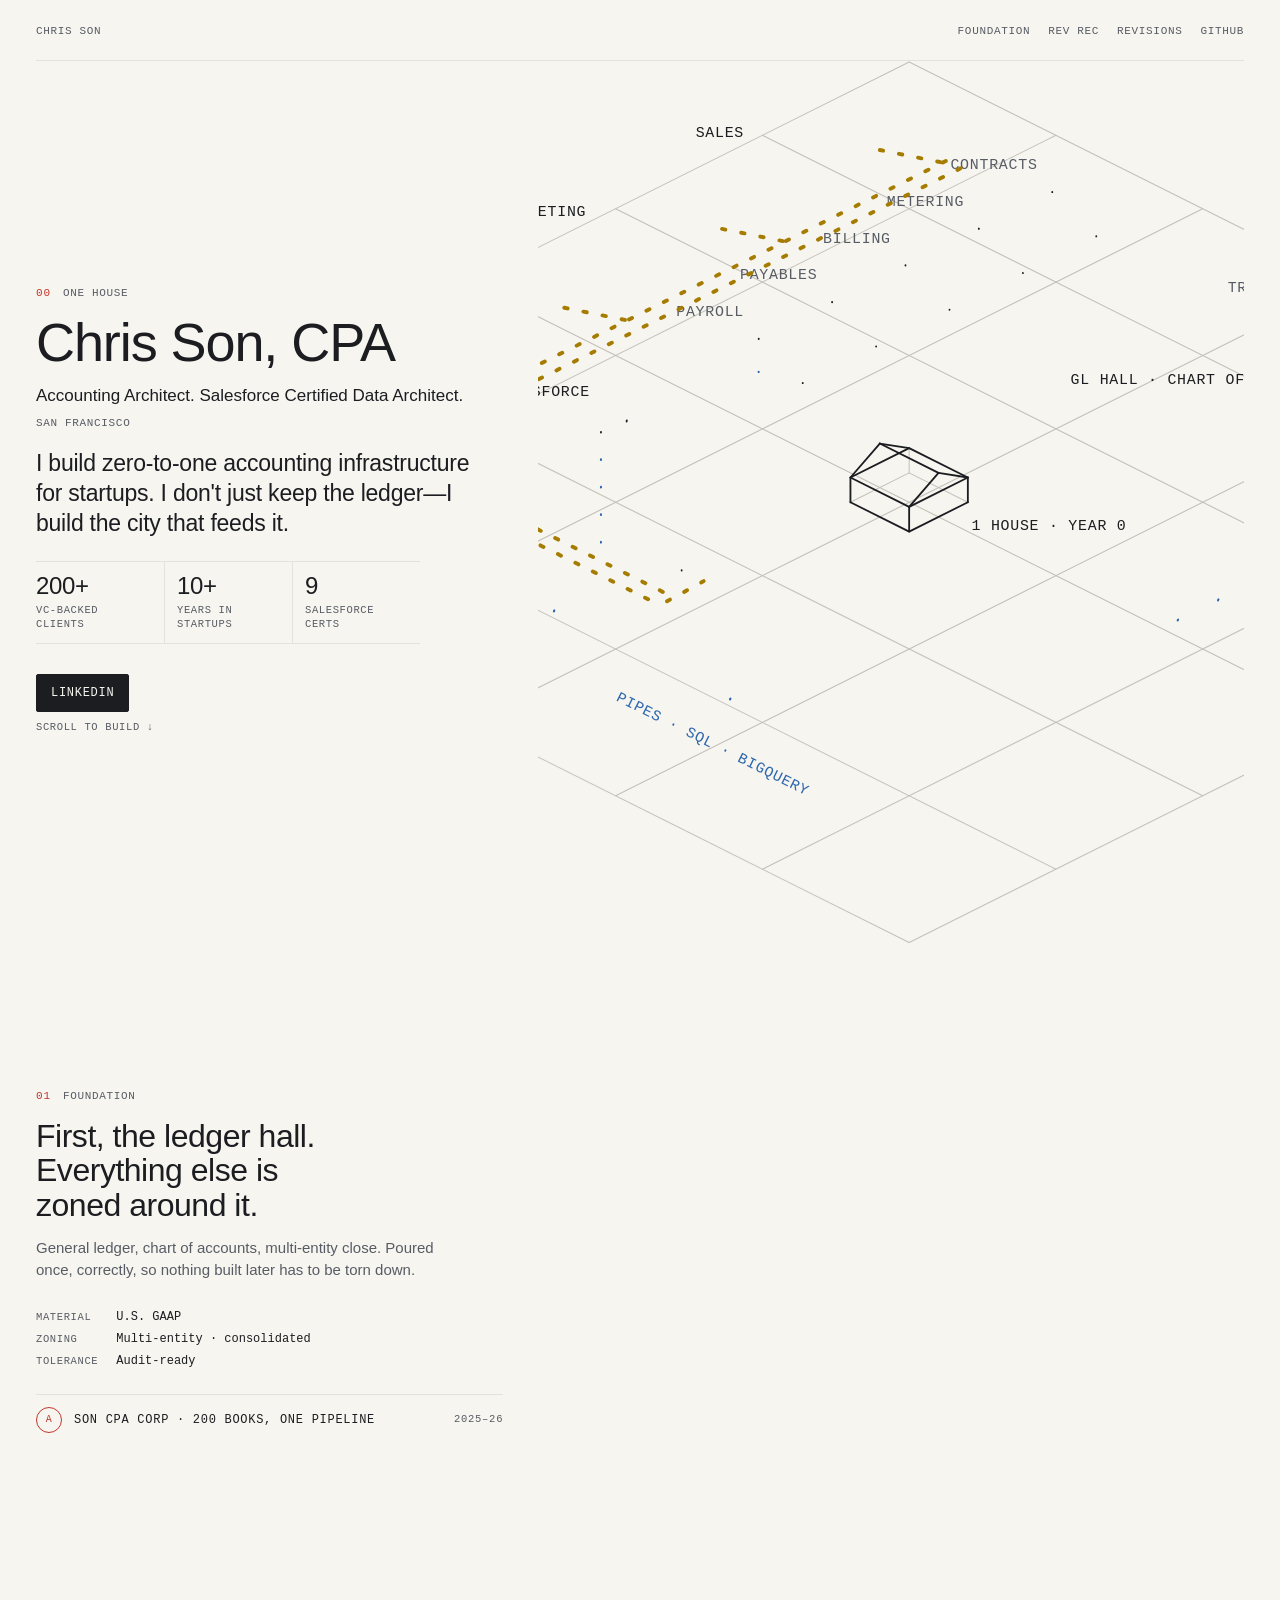
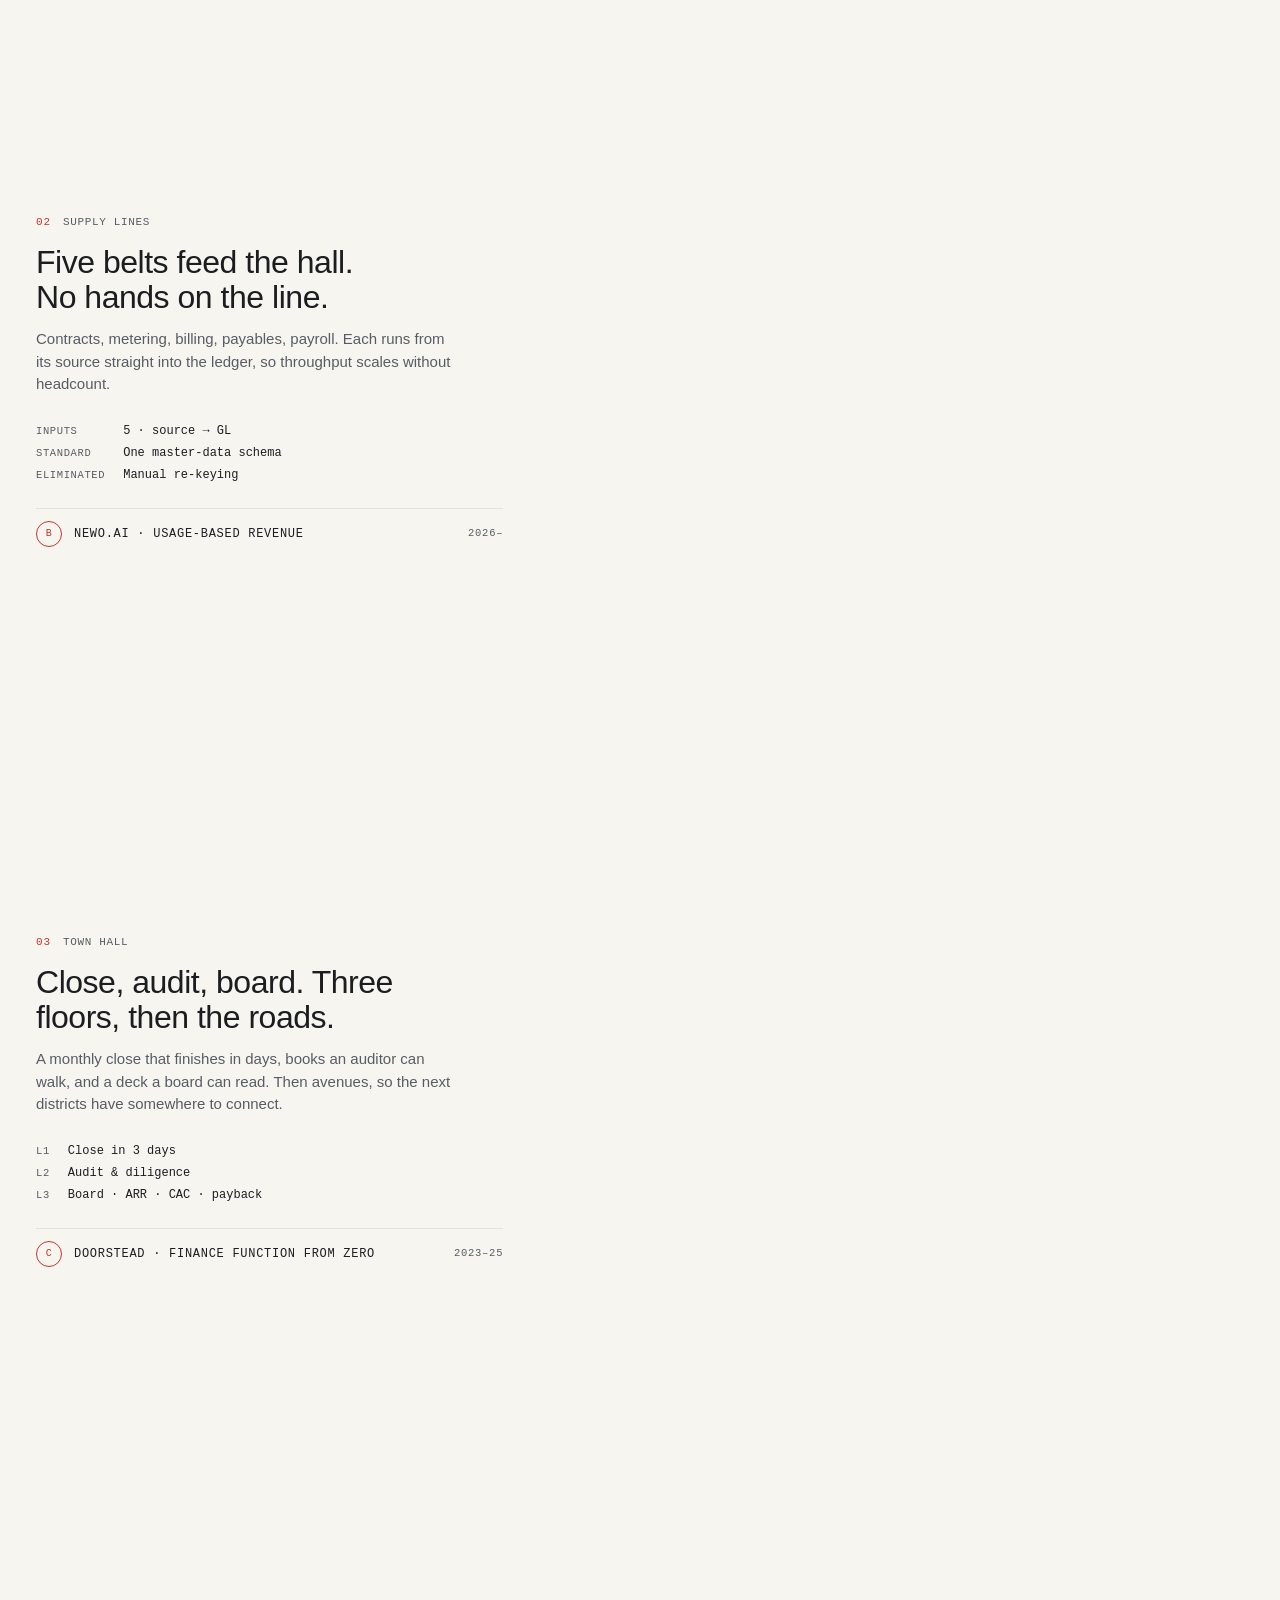
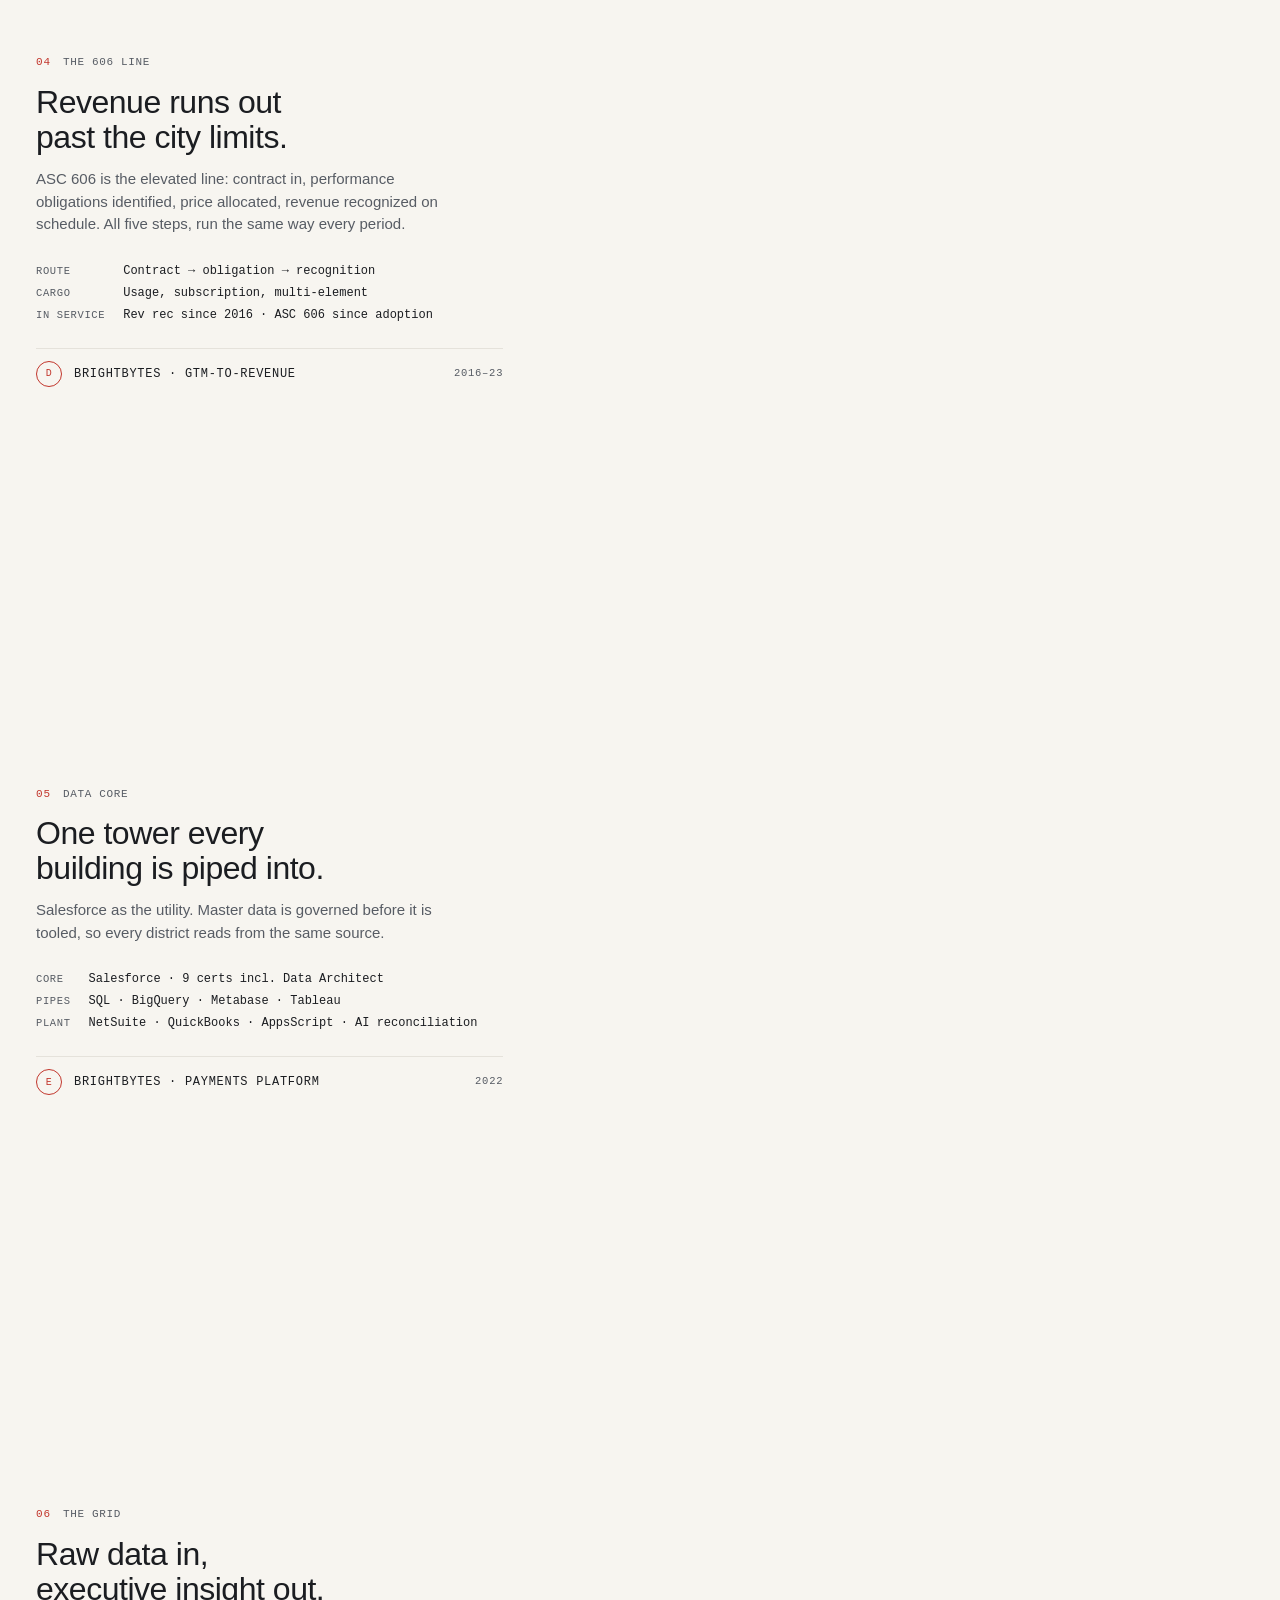
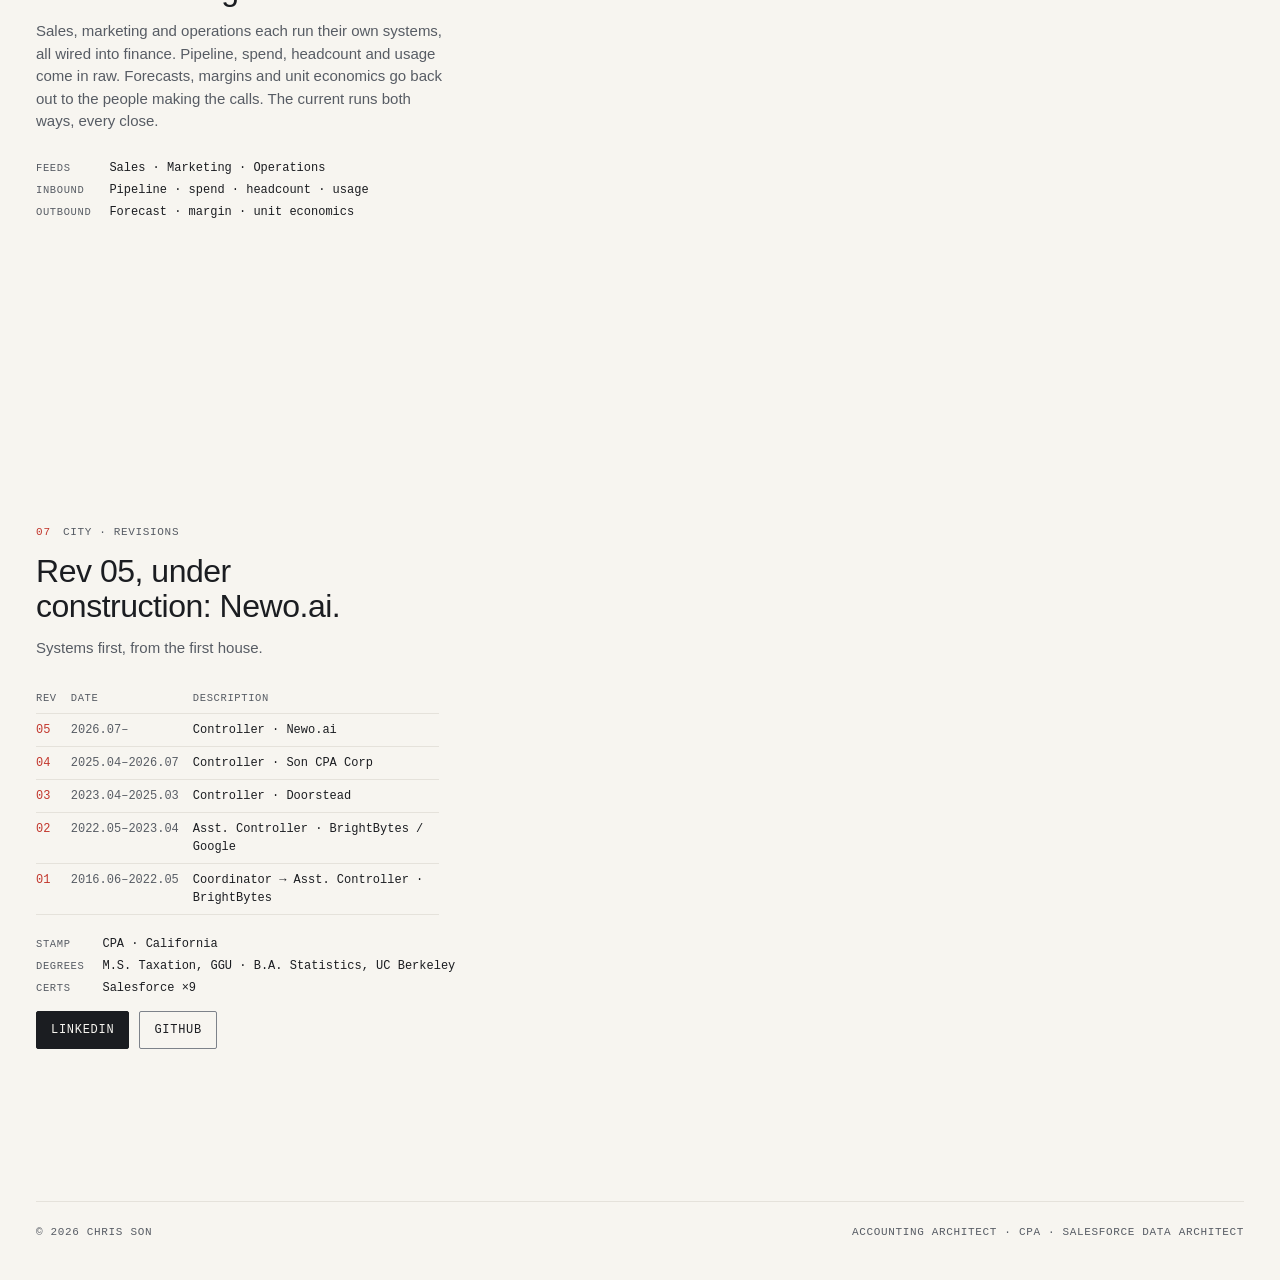
==== commit 7429eadf: "Hero: drop the faint road trace; First St draws in with stage 1 Co-Authored-By: Claude Fable 5.1 <no" ====
--- a/index.html
+++ b/index.html
@@ -401,11 +401,10 @@
 /* a valve ring where a lateral tees off a main */
 function tee(x,y){ell(x,y,0,.13,'b');}
 
-/* ---- Stage 0: ground + one house at the head of what becomes First St ---- */
+/* ---- Stage 0: ground + one house; First St draws in with stage 1 ---- */
 S(0);
 for(var g=0;g<=24;g+=4){seg([g,0,0],[g,24,0],'f');seg([0,g,0],[24,g,0],'f');}
 house(11.2,11.2,1.6,1.6,.9);
-paved(FIRST,12.8,20,'f');
 txt(13.6,11.9,0,'1 HOUSE · YEAR 0','lab','start');
 txt(0,24,0,'DATUM 0.00','','start');
 
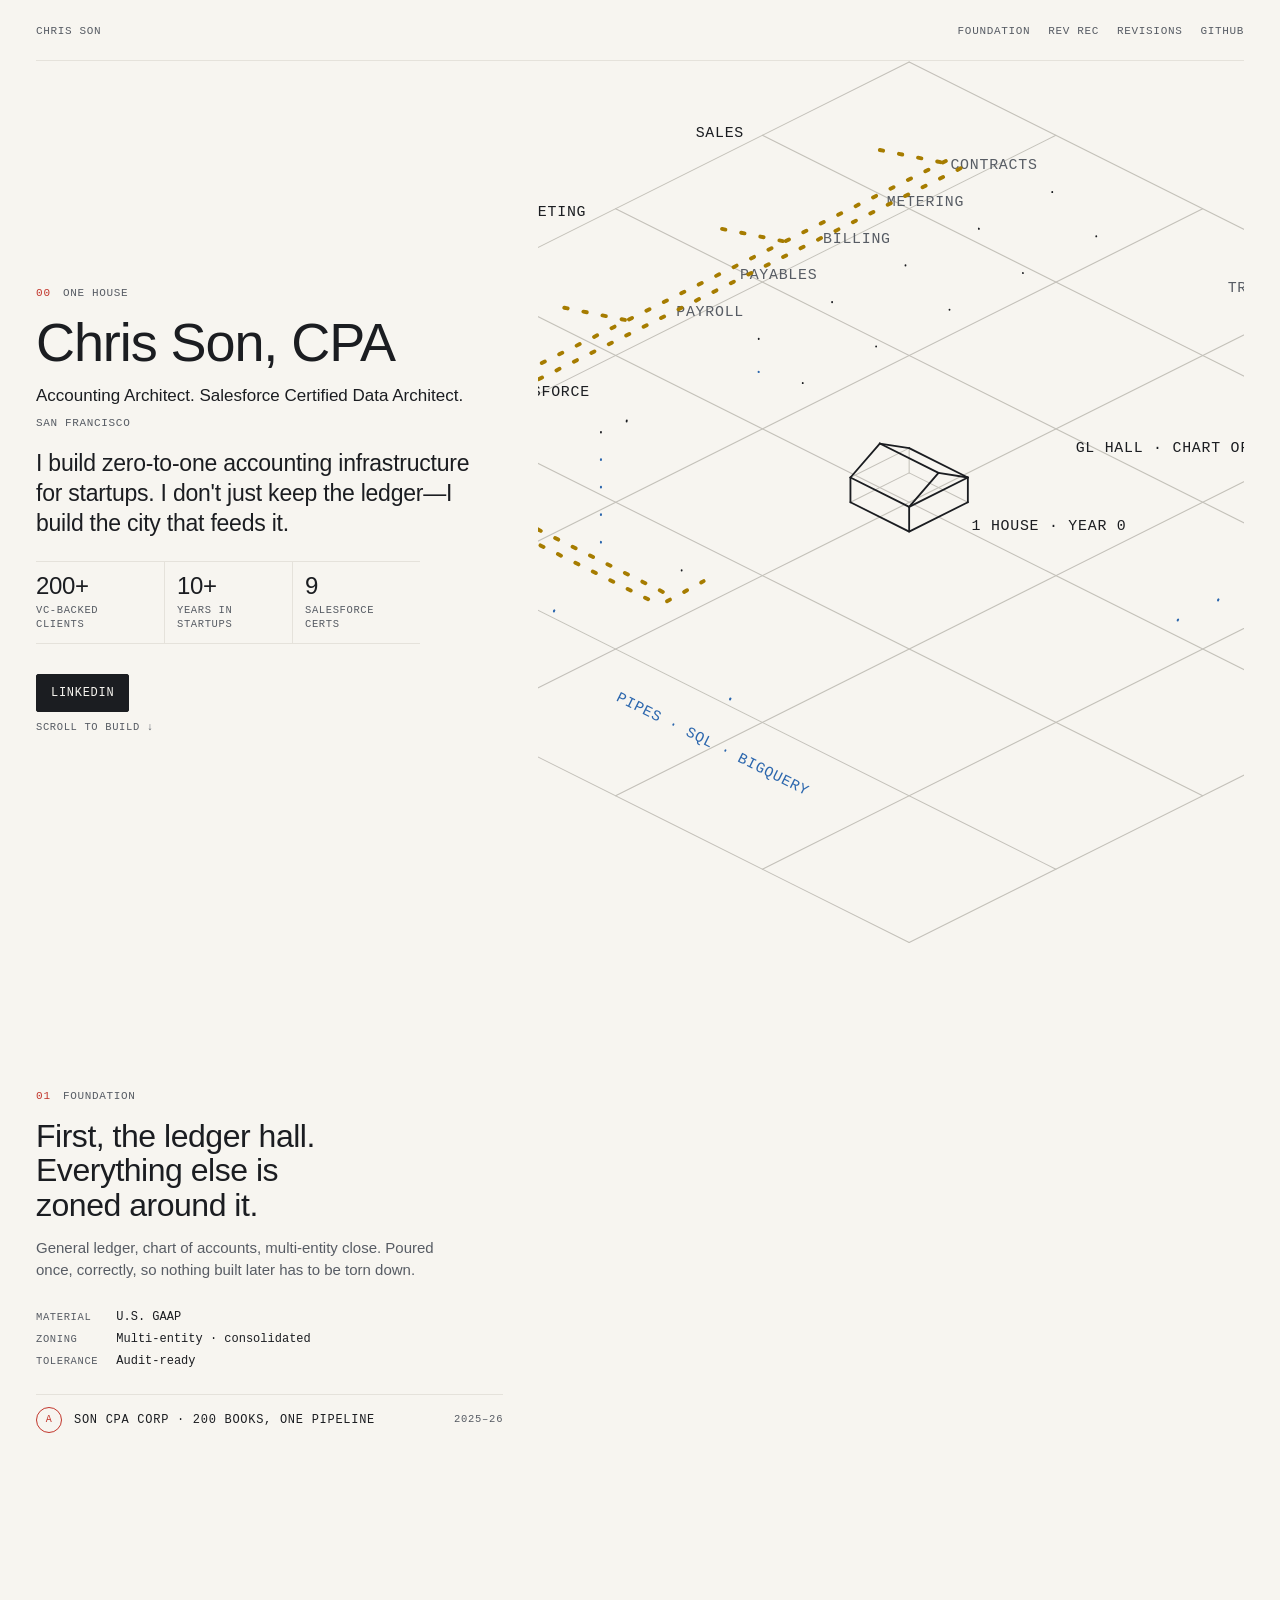
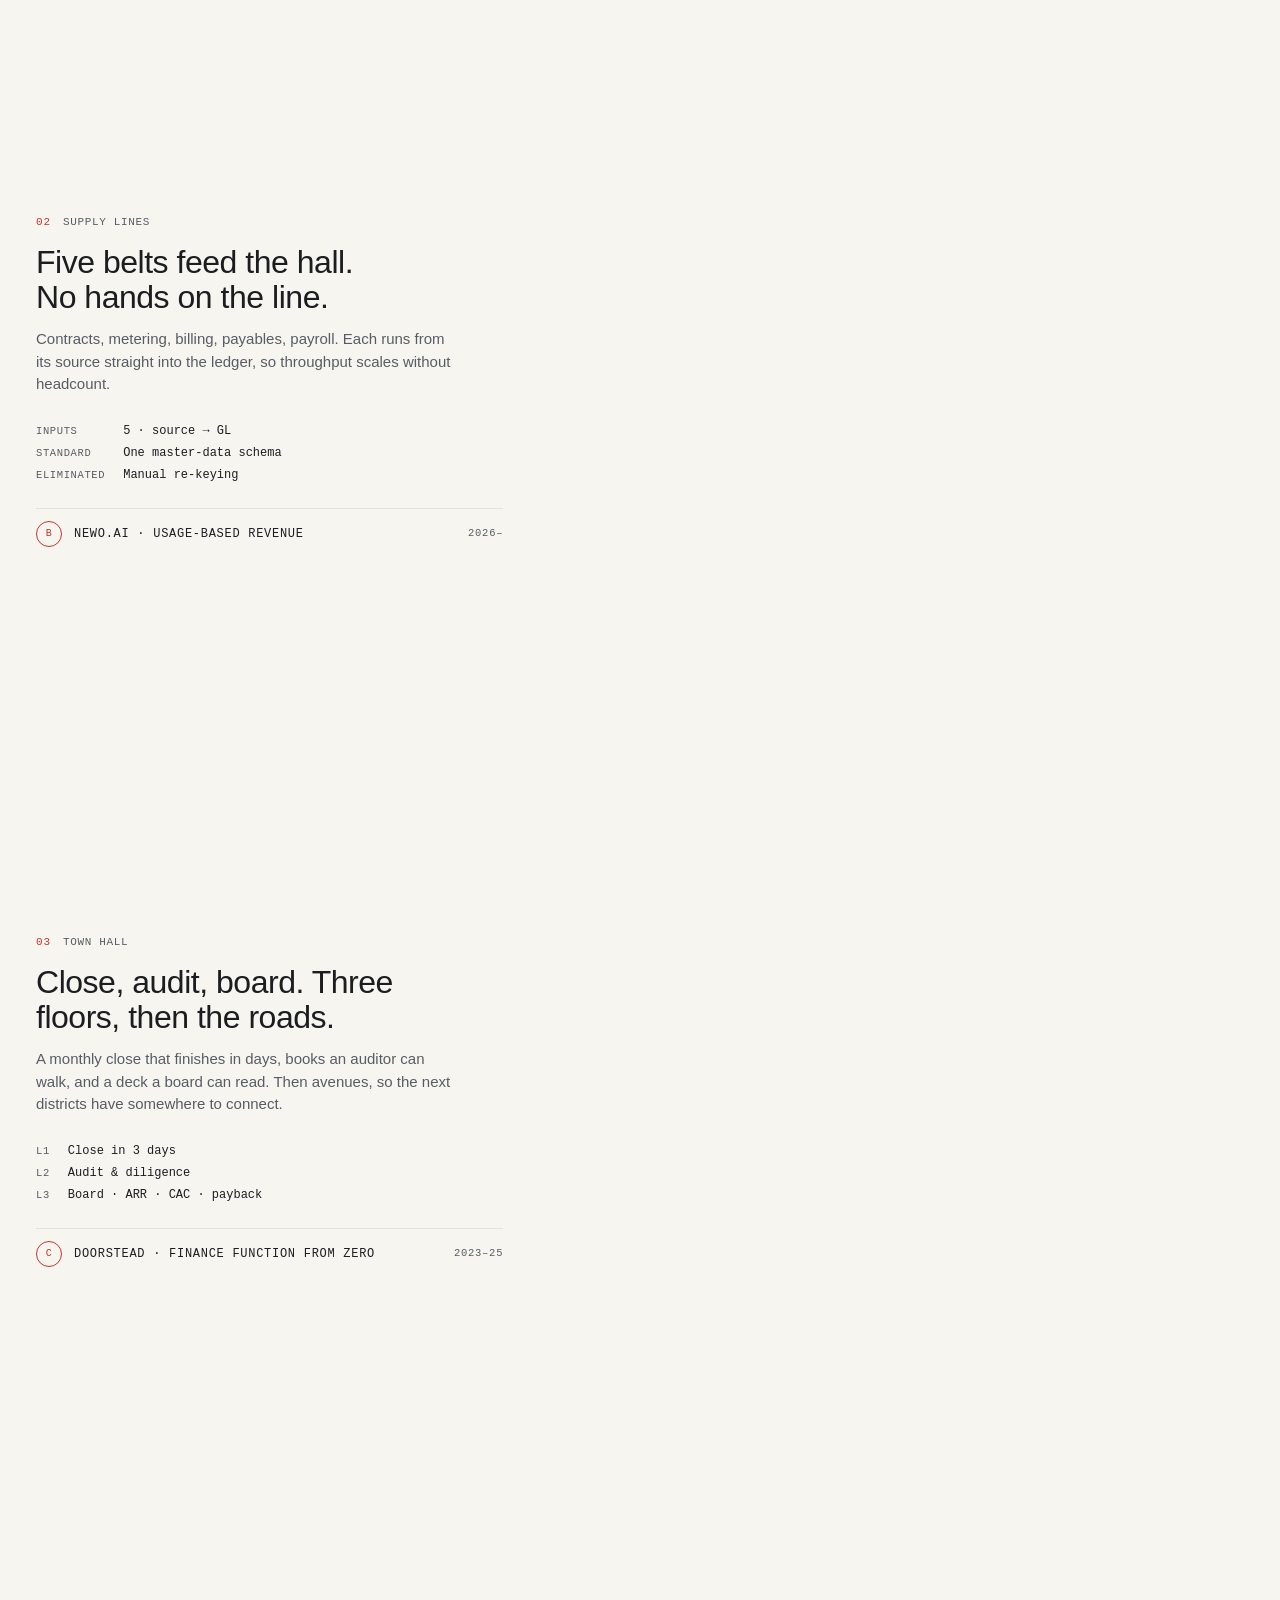
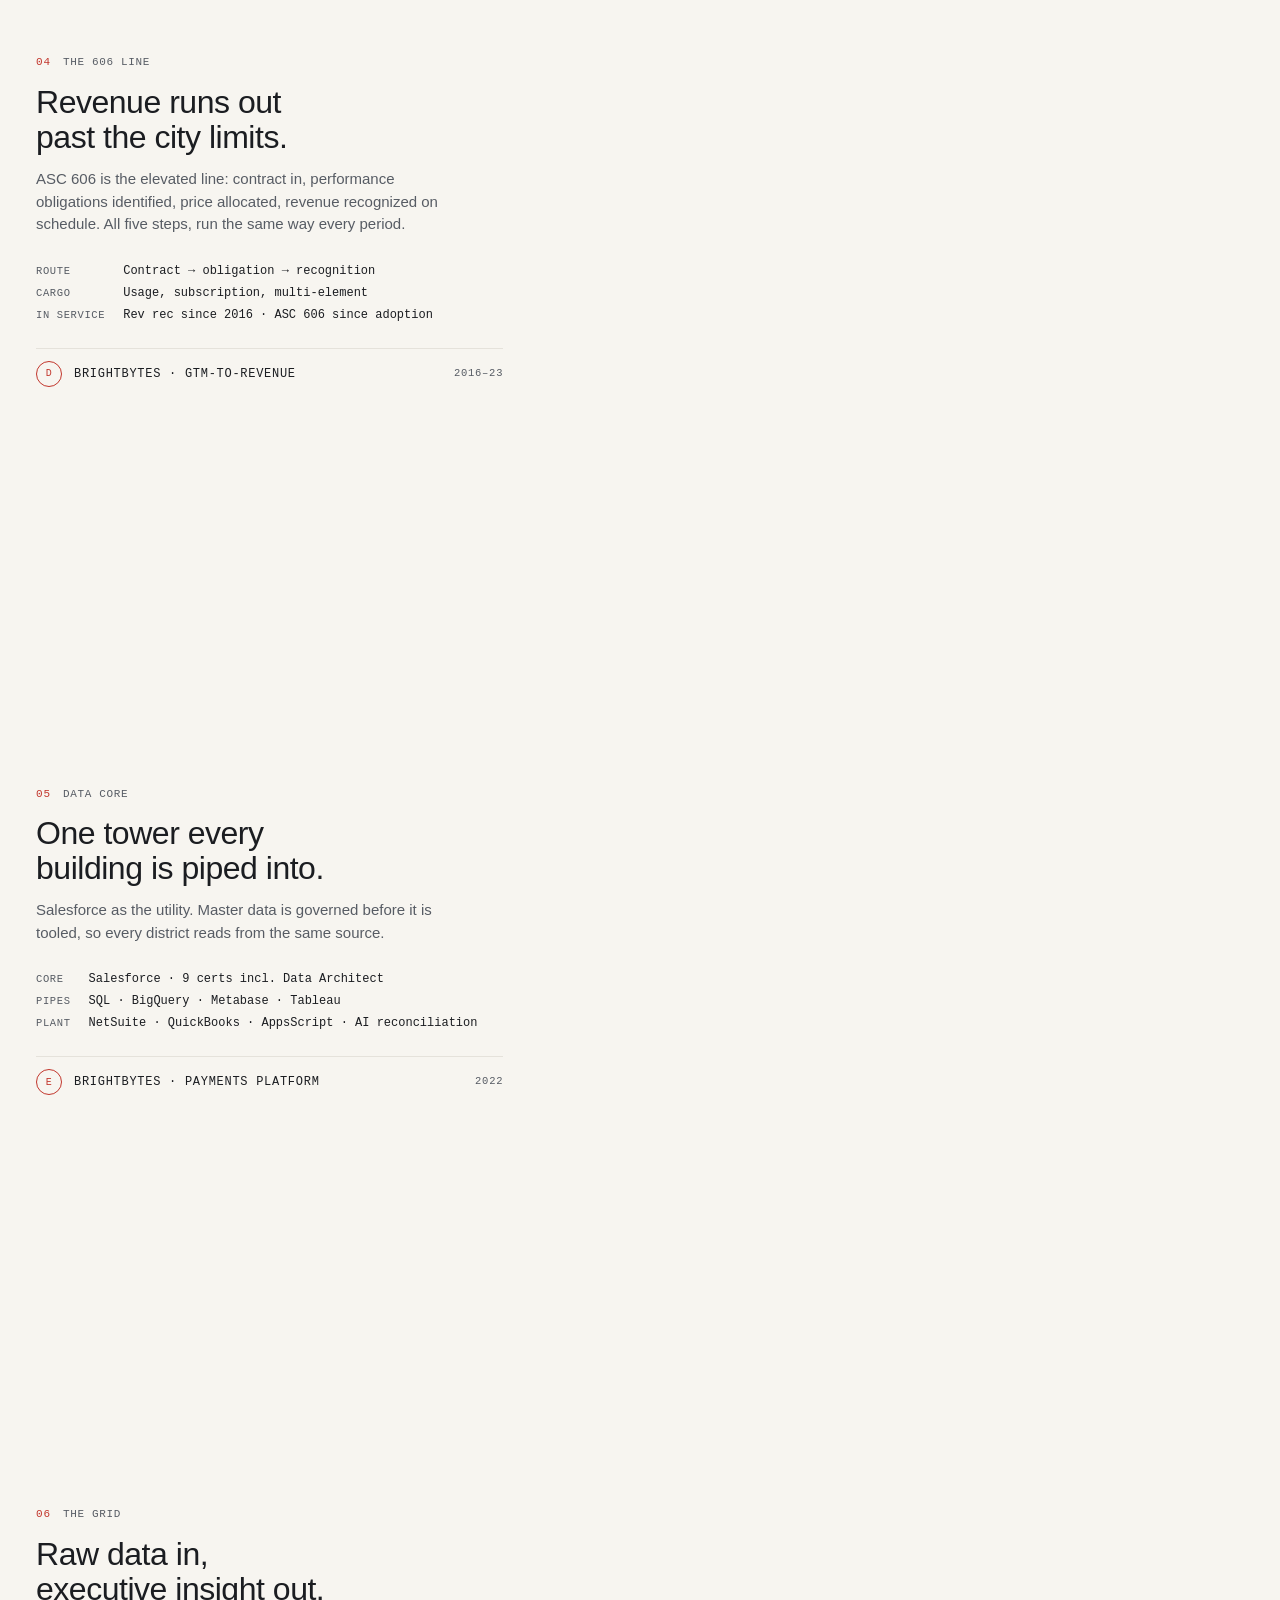
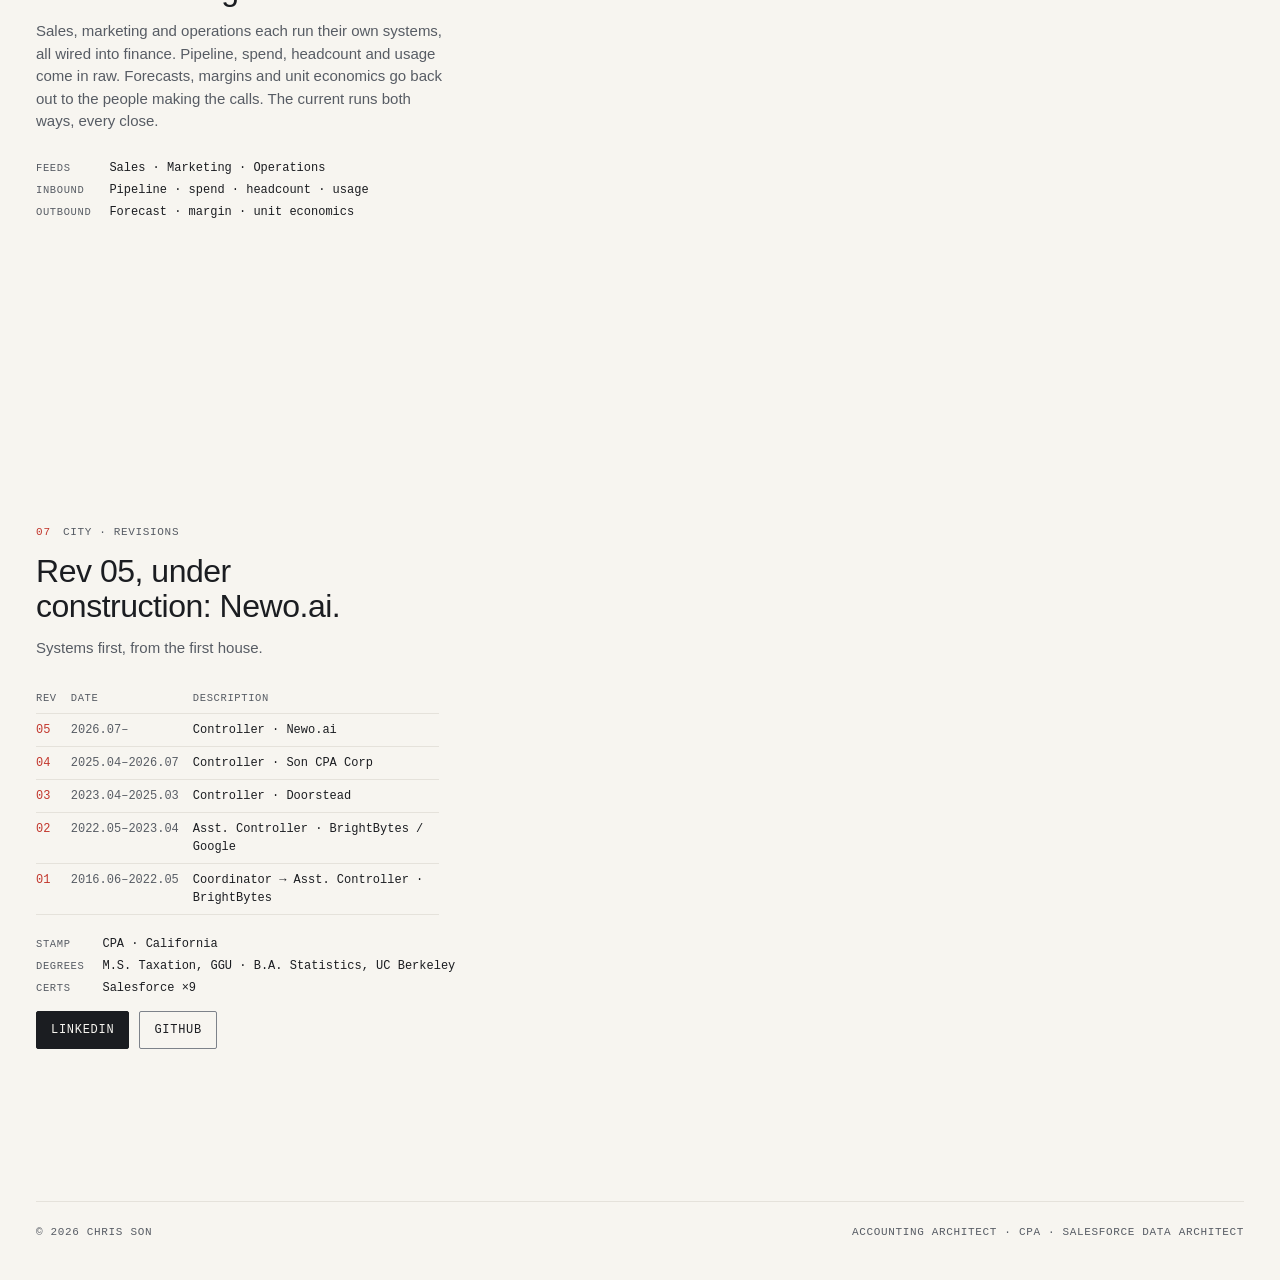
==== commit 6b5c2e0d: "House: back eave is a hidden edge; centre the hall label; drop a never-visible label - The top edge " ====
--- a/index.html
+++ b/index.html
@@ -336,8 +336,8 @@
 function poly(pts,c,close){var s='';for(var i=0;i<pts.length;i++){var p=P(pts[i][0],pts[i][1],pts[i][2]);s+=(i?'L':'M')+p[0].toFixed(1)+' '+p[1].toFixed(1);}path(s+(close?'Z':''),c);}
 function txt(x,y,z,t,c,anchor,rot){var p=P(x,y,z),x1=p[0].toFixed(1),y1=p[1].toFixed(1);stages[cur][2]+='<text class="'+(c||'')+'" x="'+x1+'" y="'+y1+'"'+(anchor?' text-anchor="'+anchor+'"':'')+(rot?' transform="rotate('+rot+' '+x1+' '+y1+')"':'')+'>'+t+'</text>';}
 /* box with hidden edges faint */
-function box(x,y,w,dp,h,c,hid){c=c||'k';hid=hid===undefined?'f':hid;keep(x,y,w,dp);
-  poly([[x,y,h],[x+w,y,h],[x+w,y+dp,h],[x,y+dp,h]],c,true);
+function box(x,y,w,dp,h,c,hid,open){c=c||'k';hid=hid===undefined?'f':hid;keep(x,y,w,dp);
+  poly([[x,y,h],[x+w,y,h],[x+w,y+dp,h],[x,y+dp,h]],c,!open);if(open)seg([x,y+dp,h],[x,y,h],'f');
   seg([x+w,y,0],[x+w,y,h],c);seg([x+w,y+dp,0],[x+w,y+dp,h],c);seg([x,y+dp,0],[x,y+dp,h],c);
   poly([[x+w,y,0],[x+w,y+dp,0],[x,y+dp,0]],c);
   if(hid){seg([x,y,0],[x,y,h],hid);poly([[x+w,y,0],[x,y,0],[x,y+dp,0]],hid);}}
@@ -354,7 +354,7 @@
   seg([a[0]+nx,a[1]+ny,z],[b[0]+nx,b[1]+ny,z],c);seg([a[0]-nx,a[1]-ny,z],[b[0]-nx,b[1]-ny,z],c);
   for(var t=.6;t<L-.3;t+=.8){var cx=a[0]+ux*t,cy=a[1]+uy*t;
     poly([[cx-ux*.25+nx*.8,cy-uy*.25+ny*.8,z],[cx,cy,z],[cx-ux*.25-nx*.8,cy-uy*.25-ny*.8,z]],'f');}}
-function house(x,y,w,dp,h,c){c=c||'k';box(x,y,w,dp,h,c);
+function house(x,y,w,dp,h,c){c=c||'k';box(x,y,w,dp,h,c,undefined,true);
   var r=h+.7;seg([x,y+dp/2,r],[x+w,y+dp/2,r],c);
   seg([x+w,y,h],[x+w,y+dp/2,r],c);seg([x+w,y+dp,h],[x+w,y+dp/2,r],c);seg([x,y+dp,h],[x,y+dp/2,r],c);seg([x,y,h],[x,y+dp/2,r],c);}
 function pylonLine(a,b,z,c){seg(a.concat(z),b.concat(z),c);seg([a[0],a[1]+.25,z-.15],[b[0],b[1]+.25,z-.15],c);
@@ -406,7 +406,6 @@
 for(var g=0;g<=24;g+=4){seg([g,0,0],[g,24,0],'f');seg([0,g,0],[24,g,0],'f');}
 house(11.2,11.2,1.6,1.6,.9);
 txt(13.6,11.9,0,'1 HOUSE · YEAR 0','lab','start');
-txt(0,24,0,'DATUM 0.00','','start');
 
 /* ---- Stage 1: ledger hall, its entities across the way, and the first paved street ---- */
 S(1);
@@ -415,7 +414,7 @@
 floors(13,8,5,4,[.55],'f');
 box(19.5,9.9,.8,.8,.5,'l');box(19.5,11.1,.8,.8,.5,'l');box(19.5,12.3,.8,.8,.5,'l');
 paved(FIRST,12.8,20);paved(CENTER,12.45,16.4);paved(LANE,12,13.55);
-txt(11.8,7.4,1.1,'GL HALL · CHART OF ACCOUNTS','lab','start');
+txt(15.5,7.4,1.1,'GL HALL · CHART OF ACCOUNTS','lab','middle');
 txt(20.7,10.7,0,'ENTITIES','','start');
 
 /* ---- Stage 2: silos + belts, all inside one yard so no conveyor ever crosses a street ---- */
